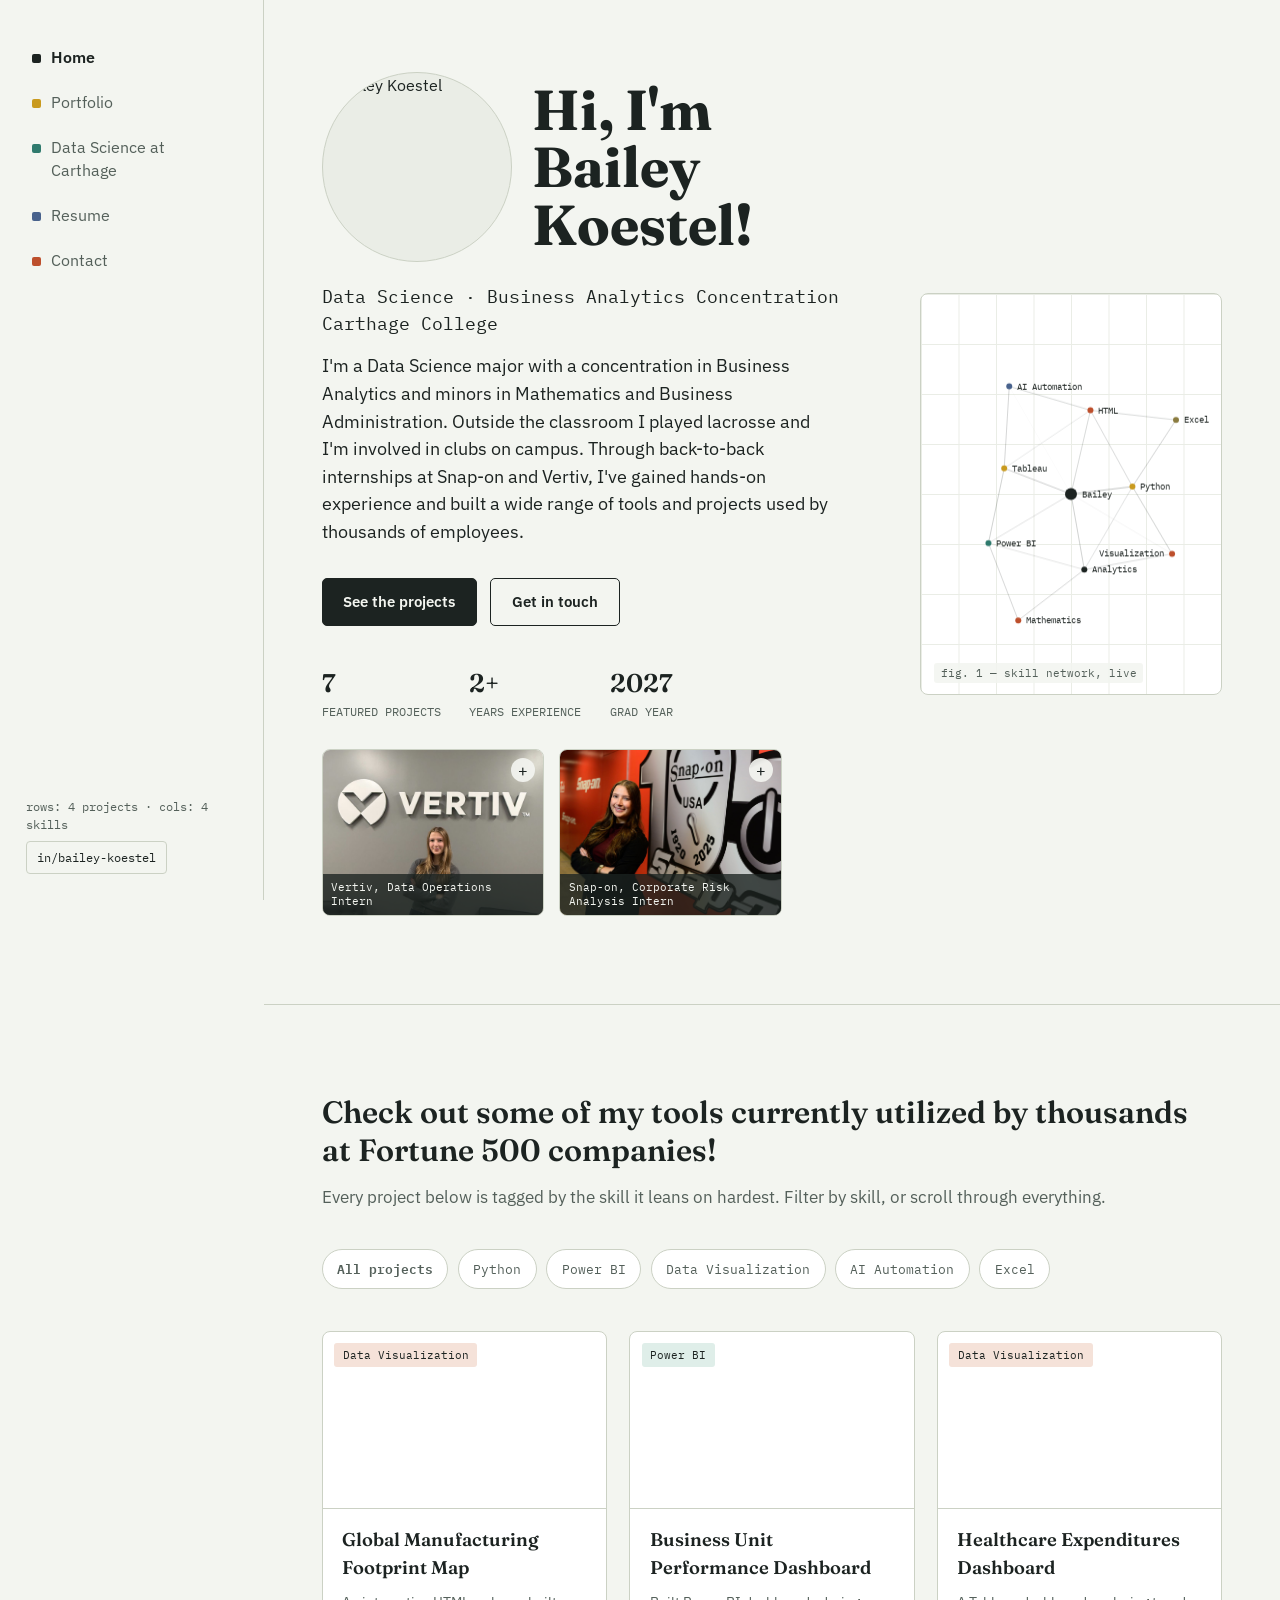
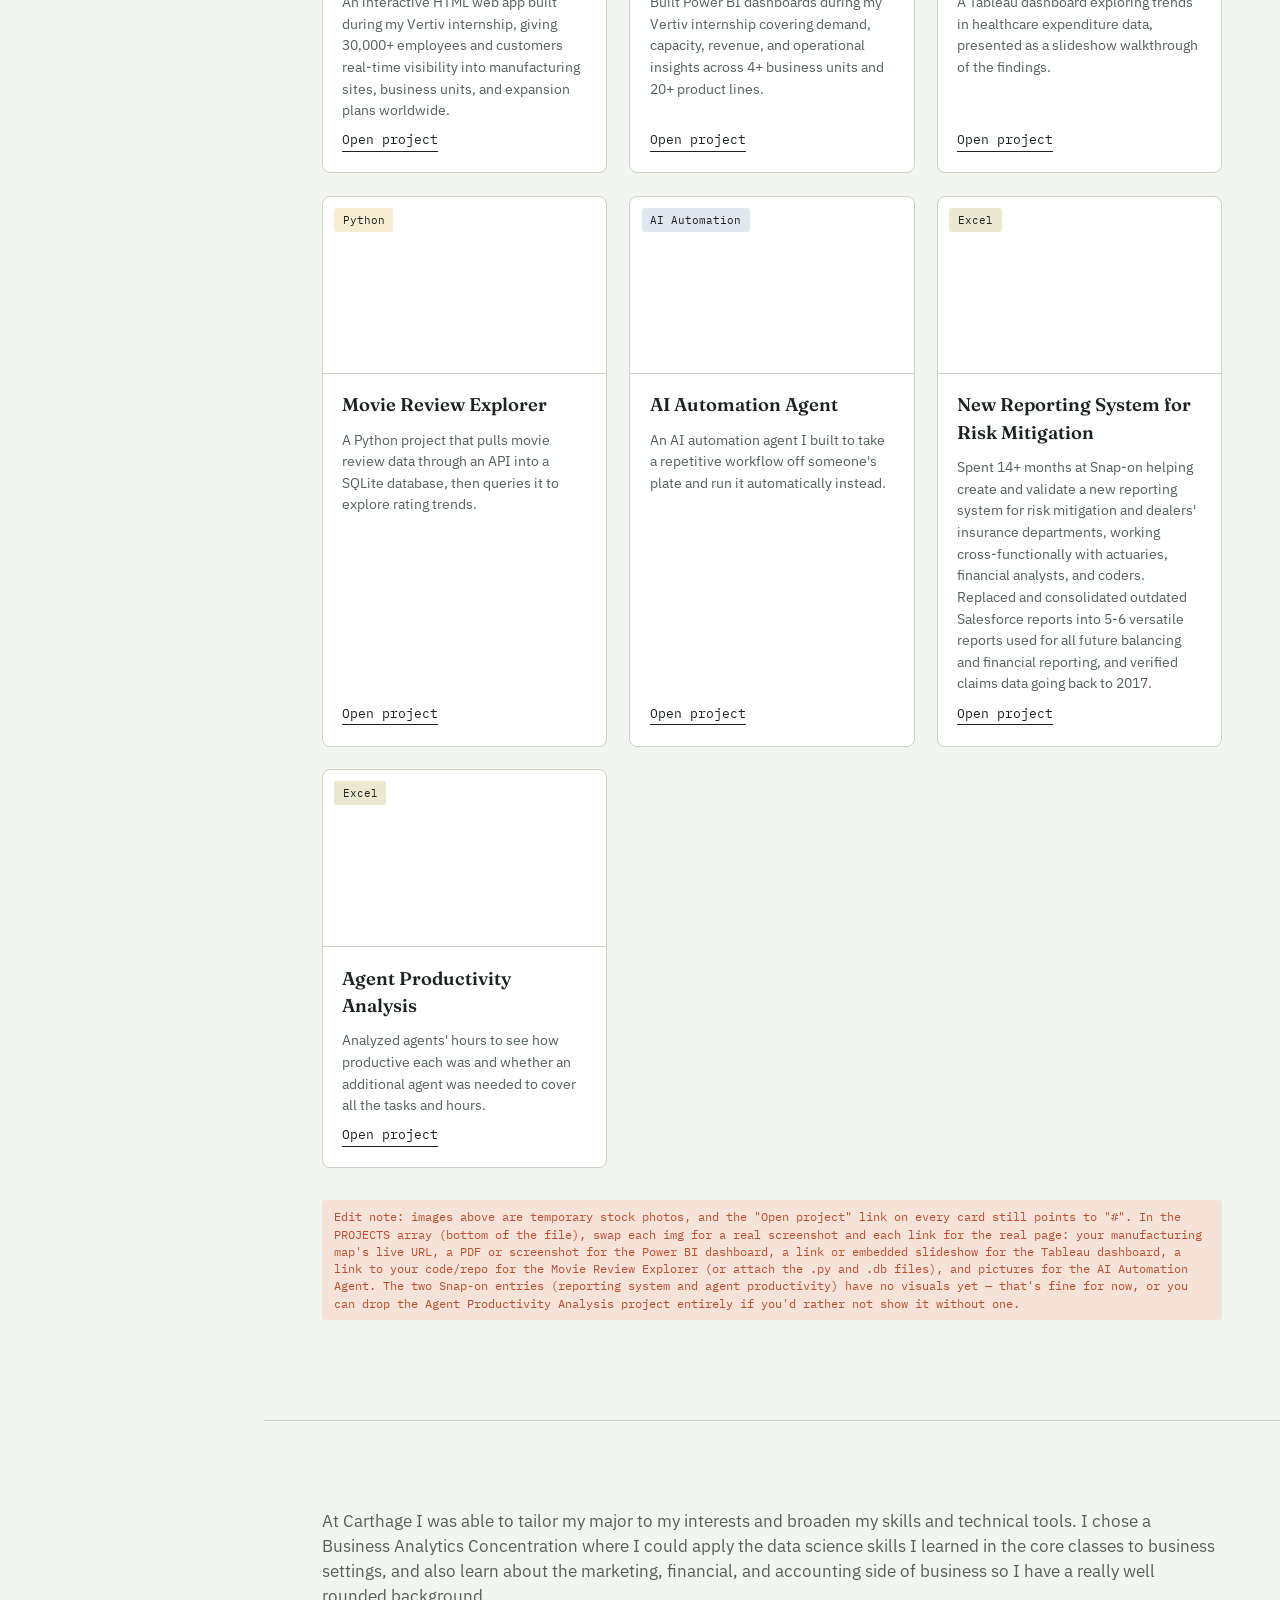
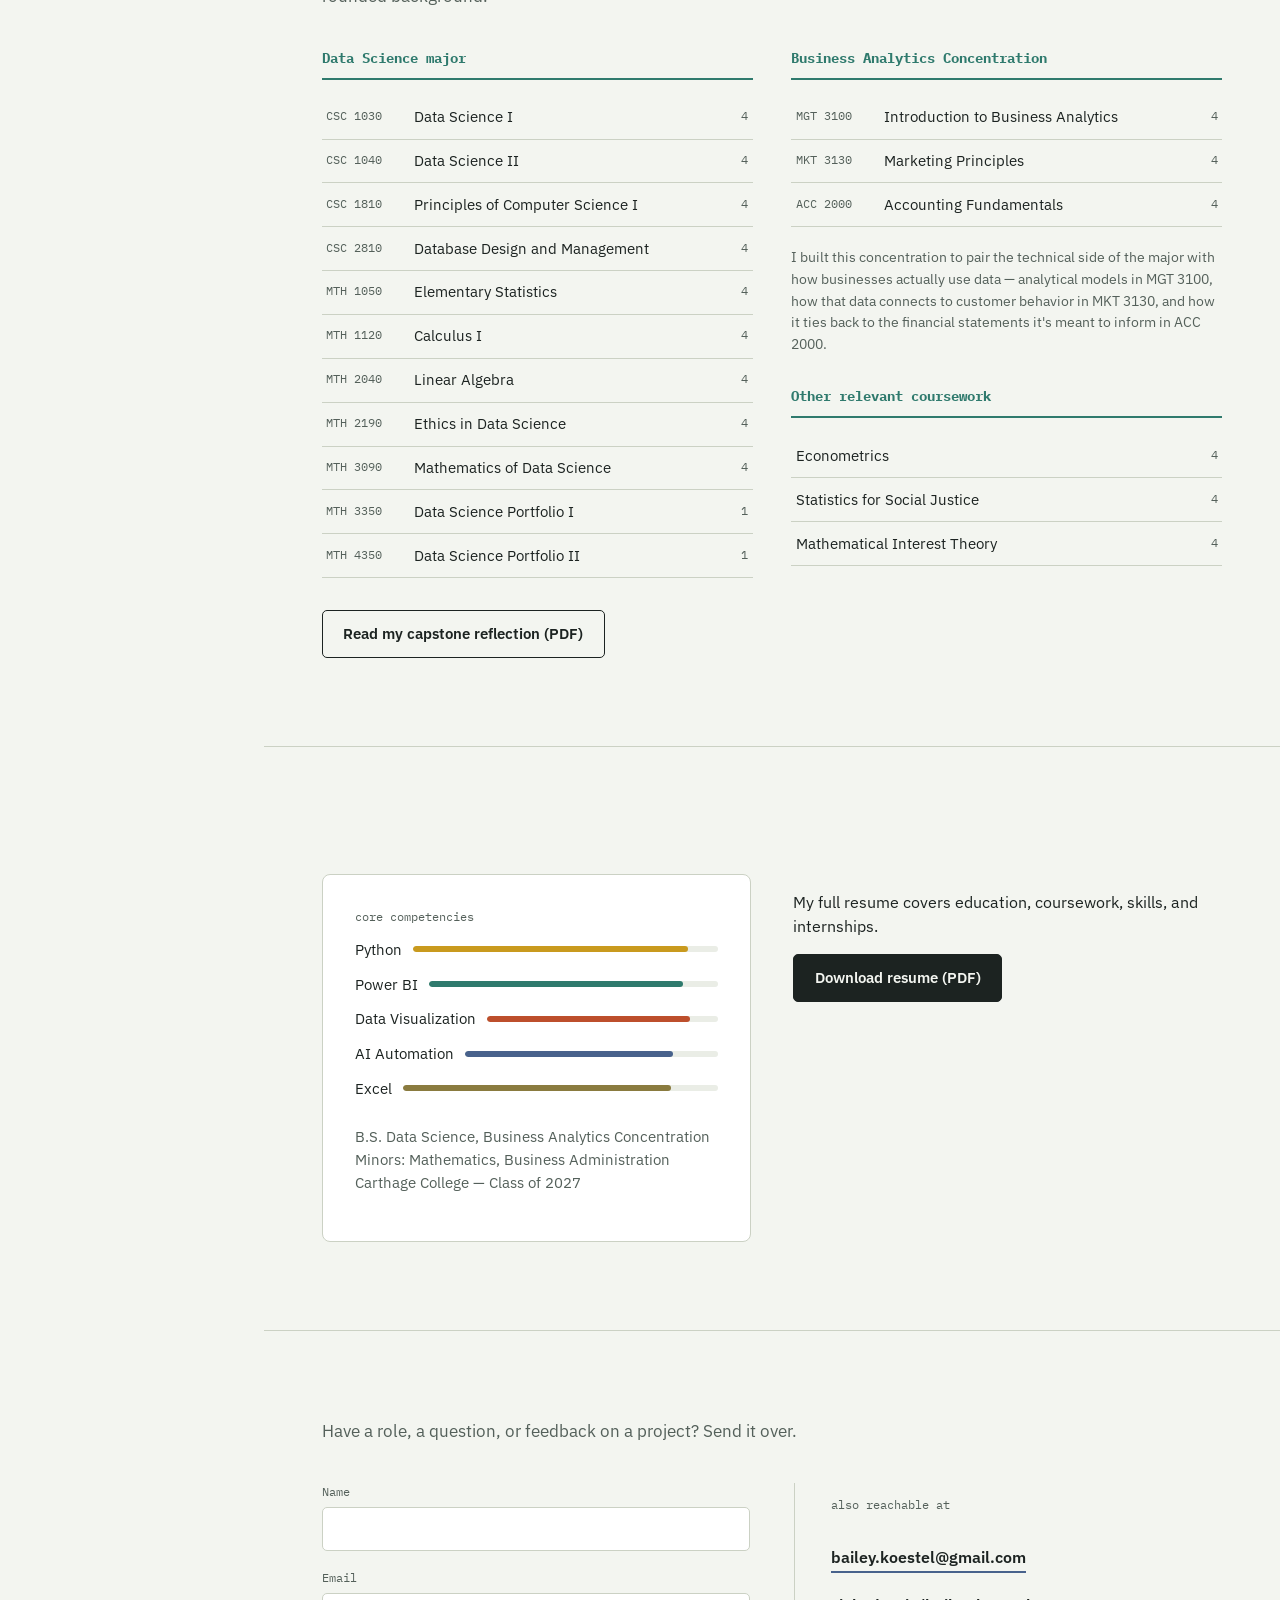
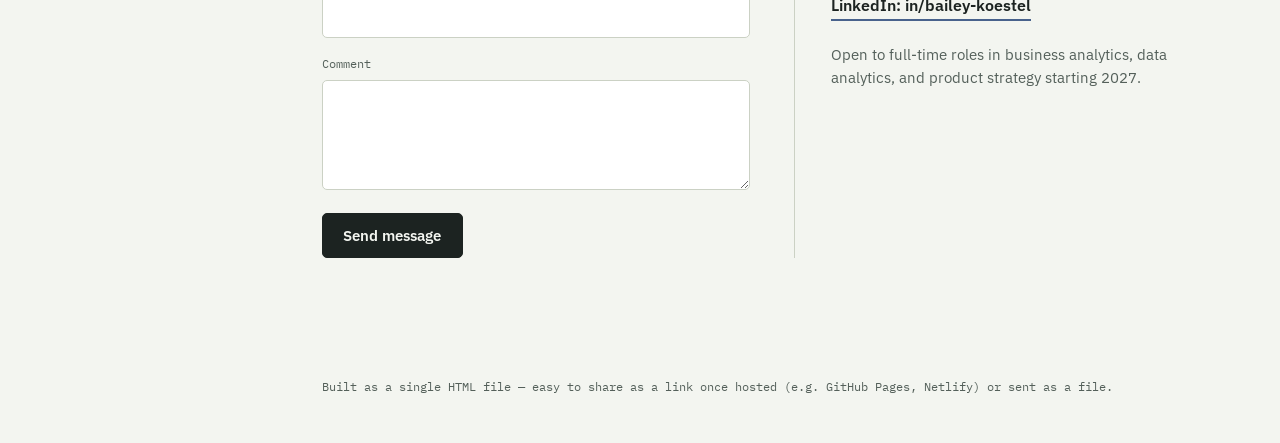
==== index.html @ 08ea2ab6 "Update index.html" ====
<!DOCTYPE html>
<html lang="en">
<head>
<meta charset="UTF-8">
<meta name="viewport" content="width=device-width, initial-scale=1.0">
<title>Bailey Koestel — Data Science Portfolio</title>
<meta name="description" content="Bailey Koestel — data science portfolio: projects in Python, Power BI, data visualization, and AI automation.">
<link rel="preconnect" href="https://fonts.googleapis.com">
<link href="https://fonts.googleapis.com/css2?family=Fraunces:opsz,wght@9..144,300;9..144,500;9..144,600;9..144,700&family=IBM+Plex+Sans:wght@400;500;600&family=IBM+Plex+Mono:wght@400;500;600&display=swap" rel="stylesheet">
<style>
  :root{
    --paper:#F3F5F0;
    --paper-2:#EAEDE6;
    --ink:#1C2321;
    --ink-soft:#54605A;
    --line:#CBD1C4;
    --card:#FFFFFF;
    --gold:#C99A1E;
    --teal:#2F7A6D;
    --slate:#48628C;
    --rust:#BD4F2C;
    --gold-bg:#F7EDD3;
    --teal-bg:#DFEEE9;
    --slate-bg:#E1E7F0;
    --rust-bg:#F5E2D9;
    --olive:#8A7B3F;
    --olive-bg:#EDE8D2;
    --sidebar-w:264px;
    --serif:'Fraunces', Georgia, serif;
    --sans:'IBM Plex Sans', -apple-system, sans-serif;
    --mono:'IBM Plex Mono', 'Courier New', monospace;
  }

  *{box-sizing:border-box;}
  html{scroll-behavior:smooth;}
  body{
    margin:0;
    background:var(--paper);
    color:var(--ink);
    font-family:var(--sans);
    line-height:1.5;
    -webkit-font-smoothing:antialiased;
  }

  ::selection{background:var(--gold); color:var(--ink);}

  a{color:inherit;}

  button{font-family:inherit;}

  /* ---------- layout shell ---------- */
  .shell{
    display:grid;
    grid-template-columns:var(--sidebar-w) 1fr;
    min-height:100vh;
  }

  /* ---------- sidebar / legend nav ---------- */
  .legend-nav{
    position:sticky;
    top:0;
    height:100vh;
    border-right:1px solid var(--line);
    padding:2.4rem 1.6rem 1.6rem;
    display:flex;
    flex-direction:column;
    justify-content:space-between;
    background:var(--paper);
  }

  .legend-top .brand{
    font-family:var(--mono);
    font-size:0.72rem;
    color:var(--ink-soft);
    letter-spacing:0.03em;
    margin:0 0 0.35rem;
  }

  .legend-top .name{
    font-family:var(--serif);
    font-size:1.7rem;
    font-weight:600;
    line-height:1.15;
    margin:0 0 1.8rem;
  }

  .legend-list{
    list-style:none;
    margin:0;
    padding:0;
    display:flex;
    flex-direction:column;
    gap:0.35rem;
  }

  .legend-list li a{
    display:flex;
    align-items:baseline;
    gap:0.6rem;
    text-decoration:none;
    padding:0.5rem 0.4rem;
    border-radius:4px;
    color:var(--ink-soft);
    font-size:0.97rem;
    transition:background 0.15s ease, color 0.15s ease;
  }

  .legend-list li a:hover, .legend-list li a:focus-visible{
    background:var(--paper-2);
    color:var(--ink);
  }

  .legend-list li a.active{
    color:var(--ink);
    font-weight:600;
  }

  .swatch{
    width:9px; height:9px;
    border-radius:2px;
    flex:none;
    margin-top:0.35em;
  }

  .swatch.home{background:var(--ink);}
  .swatch.portfolio{background:var(--gold);}
  .swatch.carthage{background:var(--teal);}
  .swatch.resume{background:var(--slate);}
  .swatch.contact{background:var(--rust);}

  .legend-bottom{
    font-family:var(--mono);
    font-size:0.72rem;
    color:var(--ink-soft);
    display:flex;
    flex-direction:column;
    gap:0.5rem;
  }

  .legend-bottom .li-link{
    display:inline-flex;
    align-items:center;
    gap:0.4rem;
    text-decoration:none;
    color:var(--ink);
    border:1px solid var(--line);
    padding:0.45rem 0.65rem;
    border-radius:4px;
    width:fit-content;
    transition:border-color 0.15s ease, background 0.15s ease;
  }
  .li-link:hover{border-color:var(--ink); background:var(--card);}

  /* mobile topbar */
  .topbar{display:none;}
  .mobile-menu{display:none;}

  /* ---------- main content ---------- */
  main{min-width:0;}

  section{
    padding:5.5rem 4.5vw 5.5rem;
    border-bottom:1px solid var(--line);
    max-width:1180px;
  }
  section:last-of-type{border-bottom:none;}

  .kicker{
    font-family:var(--mono);
    font-size:0.78rem;
    color:var(--ink-soft);
    margin:0 0 0.9rem;
  }

  h2.section-title{
    font-family:var(--serif);
    font-weight:600;
    font-size:clamp(1.9rem, 3vw, 2.6rem);
    margin:0 0 1.4rem;
    max-width:16ch;
  }

  p.lede{
    font-size:1.05rem;
    color:var(--ink-soft);
    max-width:none;
    margin:0 0 2.4rem;
  }

  /* ---------- HOME ---------- */
  #home{
    padding-top:4.5rem;
    display:grid;
    grid-template-columns:1.2fr 0.8fr;
    gap:1.1rem;
    align-items:center;
  }

  .hero-name-row{
    display:flex;
    align-items:center;
    gap:1.3rem;
    margin-bottom:1.3rem;
  }

  .headshot{
    width:190px; height:190px;
    border-radius:50%;
    object-fit:cover;
    border:1px solid var(--line);
    display:block;
    flex:none;
    background:var(--paper-2);
  }

  .big-name{
    font-family:var(--serif);
    font-weight:700;
    font-size:clamp(2.4rem, 4.4vw, 3.6rem);
    line-height:1.02;
    color:var(--ink);
    margin:0;
  }

  .hero-copy .kicker{margin-bottom:0.9rem;}
  .nowrap{white-space:nowrap;}
  @media (max-width:600px){ .nowrap{white-space:normal;} }

  .section-tagline{
    font-family:var(--serif);
    font-weight:600;
    font-size:clamp(1.5rem, 2.4vw, 2rem);
    line-height:1.25;
    color:var(--ink);
    max-width:none;
    margin:0 0 1rem;
  }

  .hero-copy .tagline{
    font-family:var(--serif);
    font-weight:600;
    font-size:clamp(1.5rem, 2.2vw, 1.9rem);
    line-height:1.25;
    color:var(--ink-soft);
    max-width:46ch;
    margin:0 0 1.1rem;
  }

  .hero-copy p{
    font-size:1.15rem;
    color:var(--ink);
    max-width:46ch;
    margin:0 0 2rem;
  }

  .hero-copy .tagline{
    color:var(--ink);
    margin:0 0 1.2rem;
  }

  .hero-bullets{
    list-style:none;
    margin:0 0 2rem;
    padding:0;
    max-width:50ch;
    display:flex;
    flex-direction:column;
    gap:0.9rem;
  }
  .hero-bullets li{
    position:relative;
    padding-left:1.5rem;
    font-size:1.08rem;
    line-height:1.5;
    color:var(--ink);
  }
  .hero-bullets li::before{
    content:"";
    position:absolute;
    left:0; top:0.5em;
    width:0.7rem; height:0.7rem;
    border-radius:2px;
    background:var(--ink);
  }
  .hero-bullets li.b-gold::before{background:var(--gold);}
  .hero-bullets li.b-teal::before{background:var(--teal);}
  .hero-bullets li.b-rust::before{background:var(--rust);}

  .hero-actions{
    display:flex;
    gap:0.8rem;
    flex-wrap:wrap;
  }

  .btn{
    font-family:var(--sans);
    font-size:0.92rem;
    font-weight:600;
    padding:0.75rem 1.3rem;
    border-radius:5px;
    text-decoration:none;
    display:inline-flex;
    align-items:center;
    gap:0.4rem;
    cursor:pointer;
    border:1px solid var(--ink);
    transition:transform 0.12s ease, background 0.15s ease, color 0.15s ease;
  }
  .btn-solid{background:var(--ink); color:var(--paper);}
  .btn-solid:hover{background:#000;}
  .btn-outline{background:transparent; color:var(--ink);}
  .btn-outline:hover{background:var(--ink); color:var(--paper);}
  .btn:active{transform:scale(0.98);}

  .hero-stats{
    display:flex;
    gap:1.8rem;
    margin-top:2.4rem;
    flex-wrap:wrap;
  }
  .stat .num{
    font-family:var(--serif);
    font-size:1.6rem;
    font-weight:600;
  }
  .stat .label{
    font-family:var(--mono);
    font-size:0.72rem;
    color:var(--ink-soft);
  }

  .company-photos{
    display:flex;
    gap:0.9rem;
    margin-top:1.8rem;
    max-width:46ch;
  }
  .company-photo{
    flex:1;
    position:relative;
    aspect-ratio:4/3;
    border-radius:8px;
    overflow:hidden;
    border:1px solid var(--line);
    background:var(--paper-2);
  }
  .company-photo img{
    width:100%; height:100%;
    object-fit:cover;
    display:block;
  }
  button.company-photo{
    padding:0; margin:0; font:inherit; text-align:left; cursor:zoom-in;
    transition:transform 0.18s ease, border-color 0.18s ease;
  }
  button.company-photo:hover{transform:scale(1.02); border-color:var(--ink);}
  button.company-photo::after{
    content:"+";
    position:absolute; top:0.5rem; right:0.5rem;
    width:1.5rem; height:1.5rem; border-radius:50%;
    background:rgba(243,245,240,0.92); color:var(--ink);
    font-family:var(--mono); font-size:1rem; line-height:1.5rem; text-align:center;
  }

  /* expanded photo + summary */
  .lightbox{
    position:fixed; inset:0; z-index:100;
    display:flex; align-items:center; justify-content:center;
    padding:1.5rem;
    background:rgba(28,35,33,0.72);
    opacity:0; visibility:hidden;
    transition:opacity 0.2s ease, visibility 0.2s ease;
  }
  .lightbox.open{opacity:1; visibility:visible;}
  .lb-card{
    position:relative;
    display:grid; grid-template-columns:1.15fr 1fr;
    width:min(960px, 100%); max-height:90vh;
    background:var(--card);
    border-radius:10px; overflow:hidden;
    transform:scale(0.92);
    transition:transform 0.22s ease;
  }
  .lightbox.open .lb-card{transform:scale(1);}
  .lb-card img{width:100%; height:100%; min-height:320px; max-height:90vh; object-fit:cover; display:block; background:var(--paper-2);}
  .lb-text{padding:2rem 1.8rem; overflow:auto;}
  .lb-meta{font-family:var(--mono); font-size:0.78rem; color:var(--ink-soft); margin:0 0 0.5rem;}
  .lb-text h3{font-family:var(--serif); font-size:1.7rem; font-weight:600; margin:0 0 1rem;}
  .lb-text ul{margin:0; padding-left:1.1rem; display:flex; flex-direction:column; gap:0.6rem; font-size:0.95rem; color:var(--ink);}
  .lb-close{
    position:absolute; top:0.6rem; right:0.6rem; z-index:2;
    width:2.2rem; height:2.2rem; border-radius:50%;
    border:1px solid var(--line); background:rgba(255,255,255,0.95);
    font-size:1.3rem; line-height:1; cursor:pointer; color:var(--ink);
  }
  .lb-close:hover{border-color:var(--ink);}
  @media (max-width:700px){
    .lb-card{grid-template-columns:1fr; overflow:auto;}
    .lb-card img{min-height:0; height:auto; max-height:40vh;}
  }
  @media (prefers-reduced-motion: reduce){
    .lightbox, .lb-card, button.company-photo{transition:none;}
  }
  .company-label{
    position:absolute;
    left:0; right:0; bottom:0;
    background:rgba(28,35,33,0.78);
    color:#F3F5F0;
    font-family:var(--mono);
    font-size:0.66rem;
    padding:0.4rem 0.55rem;
    line-height:1.3;
  }

  .hero-graph{
    position:relative;
    aspect-ratio:3/4;
    max-width:460px;
    justify-self:end;
    border:1px solid var(--line);
    border-radius:8px;
    background:
      linear-gradient(var(--paper-2) 1px, transparent 1px) 0 0/100% 12.5%,
      linear-gradient(90deg, var(--paper-2) 1px, transparent 1px) 0 0/12.5% 100%,
      var(--card);
    overflow:hidden;
  }
  .hero-graph canvas{width:100%; height:100%; display:block;}
  .hero-graph-caption{
    position:absolute;
    bottom:0.7rem; left:0.8rem;
    font-family:var(--mono);
    font-size:0.68rem;
    color:var(--ink-soft);
    background:rgba(243,245,240,0.85);
    padding:0.1rem 0.4rem;
    border-radius:3px;
  }

  /* ---------- PORTFOLIO ---------- */
  .filters{
    display:flex;
    flex-wrap:wrap;
    gap:0.6rem;
    margin-bottom:2.6rem;
  }
  .chip{
    font-family:var(--mono);
    font-size:0.8rem;
    padding:0.5rem 0.9rem;
    border-radius:20px;
    border:1px solid var(--line);
    background:var(--card);
    cursor:pointer;
    color:var(--ink-soft);
    transition:all 0.15s ease;
  }
  .chip[data-skill="Python"].active{background:var(--gold-bg); border-color:var(--gold); color:var(--ink);}
  .chip[data-skill="Power BI"].active{background:var(--teal-bg); border-color:var(--teal); color:var(--ink);}
  .chip[data-skill="Data Visualization"].active{background:var(--rust-bg); border-color:var(--rust); color:var(--ink);}
  .chip[data-skill="AI Automation"].active{background:var(--slate-bg); border-color:var(--slate); color:var(--ink);}
  .chip[data-skill="Excel"].active{background:var(--olive-bg); border-color:var(--olive); color:var(--ink);}
  .chip.active{font-weight:600;}
  .chip:hover{border-color:var(--ink);}

  .project-grid{
    display:grid;
    grid-template-columns:repeat(auto-fill, minmax(280px, 1fr));
    gap:1.4rem;
  }

  .project-card{
    background:var(--card);
    border:1px solid var(--line);
    border-radius:8px;
    overflow:hidden;
    display:flex;
    flex-direction:column;
    transition:border-color 0.15s ease;
  }
  .project-card:hover{border-color:var(--ink);}

  .project-thumb{
    aspect-ratio:16/10;
    background-size:cover;
    background-position:center;
    border-bottom:1px solid var(--line);
    position:relative;
  }
  .project-tag{
    position:absolute;
    top:0.7rem; left:0.7rem;
    font-family:var(--mono);
    font-size:0.68rem;
    padding:0.25rem 0.55rem;
    border-radius:3px;
    color:var(--ink);
  }
  .project-tag.Python{background:var(--gold-bg);}
  .project-tag.Power-BI{background:var(--teal-bg);}
  .project-tag.Data-Visualization{background:var(--rust-bg);}
  .project-tag.AI-Automation{background:var(--slate-bg);}
  .project-tag.Excel{background:var(--olive-bg);}

  .project-body{
    padding:1.1rem 1.2rem 1.3rem;
    display:flex;
    flex-direction:column;
    gap:0.6rem;
    flex:1;
  }
  .project-body h3{
    font-family:var(--serif);
    font-size:1.15rem;
    font-weight:600;
    margin:0;
  }
  .project-body p{
    font-size:0.9rem;
    color:var(--ink-soft);
    margin:0;
    flex:1;
  }
  .project-link{
    font-family:var(--mono);
    font-size:0.8rem;
    text-decoration:none;
    color:var(--ink);
    border-bottom:1px solid var(--ink);
    width:fit-content;
    padding-bottom:1px;
  }
  .project-link:hover{color:var(--rust); border-color:var(--rust);}

  /* ---------- CARTHAGE ---------- */
  .catalog{
    display:grid;
    grid-template-columns:1fr 1fr;
    gap:2.4rem;
  }
  .catalog h3{
    font-family:var(--mono);
    font-size:0.85rem;
    text-transform:none;
    color:var(--teal);
    margin:0 0 1rem;
    padding-bottom:0.6rem;
    border-bottom:2px solid var(--teal);
  }
  table.course-table{
    width:100%;
    border-collapse:collapse;
    font-size:0.92rem;
  }
  table.course-table td{
    padding:0.65rem 0.3rem;
    border-bottom:1px solid var(--line);
    vertical-align:top;
  }
  table.course-table td.code{
    font-family:var(--mono);
    font-size:0.78rem;
    color:var(--ink-soft);
    white-space:nowrap;
    width:5.5rem;
  }
  table.course-table td.credits{
    font-family:var(--mono);
    font-size:0.78rem;
    color:var(--ink-soft);
    text-align:right;
    width:2.5rem;
  }

  .edit-note{
    font-family:var(--mono);
    font-size:0.72rem;
    color:var(--rust);
    background:var(--rust-bg);
    display:inline-block;
    padding:0.5rem 0.8rem;
    border-radius:4px;
    margin-top:2rem;
  }

  /* ---------- RESUME ---------- */
  .resume-wrap{
    display:grid;
    grid-template-columns:1fr 1fr;
    gap:2.6rem;
    align-items:start;
  }
  .competency-list{
    list-style:none;
    margin:0; padding:0;
    display:flex;
    flex-direction:column;
    gap:0.75rem;
  }
  .competency-list li{
    display:flex;
    align-items:center;
    gap:0.7rem;
    font-size:0.95rem;
  }
  .competency-list .bar{
    height:6px;
    border-radius:3px;
    flex:1;
    background:var(--paper-2);
    position:relative;
    overflow:hidden;
  }
  .competency-list .bar span{
    position:absolute; left:0; top:0; bottom:0;
    border-radius:3px;
  }
  .resume-card{
    border:1px solid var(--line);
    border-radius:8px;
    padding:2rem;
    background:var(--card);
  }
  .resume-card p{color:var(--ink-soft); font-size:0.95rem;}

  /* ---------- CONTACT ---------- */
  .contact-wrap{
    display:grid;
    grid-template-columns:1fr 1fr;
    gap:2.8rem;
  }
  form.contact-form{
    display:flex;
    flex-direction:column;
    gap:1.1rem;
  }
  .field label{
    display:block;
    font-family:var(--mono);
    font-size:0.75rem;
    color:var(--ink-soft);
    margin-bottom:0.4rem;
  }
  .field input, .field textarea{
    width:100%;
    padding:0.7rem 0.8rem;
    border:1px solid var(--line);
    border-radius:5px;
    font-family:var(--sans);
    font-size:0.95rem;
    background:var(--card);
    color:var(--ink);
  }
  .field input:focus, .field textarea:focus{
    outline:2px solid var(--rust);
    outline-offset:1px;
  }
  .field textarea{resize:vertical; min-height:110px;}

  .contact-side{
    border-left:1px solid var(--line);
    padding-left:2.2rem;
  }
  .contact-side p{color:var(--ink-soft); font-size:0.95rem; max-width:38ch;}
  .li-big{
    margin-top:1.2rem;
    display:inline-flex;
    align-items:center;
    gap:0.5rem;
    text-decoration:none;
    color:var(--ink);
    font-weight:600;
    border-bottom:2px solid var(--slate);
    padding-bottom:2px;
  }
  .li-big:hover{color:var(--slate);}

  footer{
    padding:2rem 4.5vw 3rem;
    font-family:var(--mono);
    font-size:0.72rem;
    color:var(--ink-soft);
  }

  /* focus visibility */
  a:focus-visible, button:focus-visible{
    outline:2px solid var(--rust);
    outline-offset:2px;
  }

  @media (prefers-reduced-motion: reduce){
    html{scroll-behavior:auto;}
    #hero-canvas{display:none;}
  }

  /* ---------- responsive ---------- */
  @media (max-width: 900px){
    .shell{grid-template-columns:1fr;}
    .legend-nav{
      display:none;
    }
    .topbar{
      display:flex;
      justify-content:space-between;
      align-items:center;
      position:sticky; top:0; z-index:20;
      background:var(--paper);
      border-bottom:1px solid var(--line);
      padding:1rem 5vw;
    }
    .topbar .name{font-family:var(--serif); font-weight:600; font-size:1.1rem;}
    .topbar button{
      background:none; border:1px solid var(--line); border-radius:5px;
      padding:0.4rem 0.7rem; font-family:var(--mono); font-size:0.8rem;
    }
    .mobile-menu{
      display:none;
      position:sticky; top:53px; z-index:19;
      background:var(--paper);
      border-bottom:1px solid var(--line);
      flex-direction:column;
      padding:0.5rem 5vw 1rem;
    }
    .mobile-menu.open{display:flex;}
    .mobile-menu a{
      padding:0.6rem 0; text-decoration:none; color:var(--ink);
      font-size:0.95rem; display:flex; gap:0.6rem; align-items:center;
      border-bottom:1px solid var(--line);
    }
    section{padding:3.4rem 5vw;}
    #home{grid-template-columns:1fr; padding-top:2.5rem;}
    .hero-name-row{gap:0.9rem;}
    .headshot{width:110px; height:110px;}
    .big-name{font-size:1.9rem;}
    .hero-graph{order:-1; max-width:300px;}
    .catalog, .resume-wrap, .contact-wrap{grid-template-columns:1fr;}
    .contact-side{border-left:none; padding-left:0; border-top:1px solid var(--line); padding-top:1.6rem;}
  }
</style>
</head>
<body>

<div class="topbar">
  <span class="name">Bailey Koestel</span>
  <button id="menuToggle" aria-expanded="false" aria-controls="mobileMenu">Menu</button>
</div>
<nav class="mobile-menu" id="mobileMenu">
  <a href="#home"><span class="swatch home"></span>Home</a>
  <a href="#portfolio"><span class="swatch portfolio"></span>Portfolio</a>
  <a href="#carthage"><span class="swatch carthage"></span>Data Science at Carthage</a>
  <a href="#resume"><span class="swatch resume"></span>Resume</a>
  <a href="#contact"><span class="swatch contact"></span>Contact</a>
</nav>

<div class="shell">
  <nav class="legend-nav" aria-label="Section legend">
    <div class="legend-top">
      <ul class="legend-list" id="navList">
        <li><a href="#home" class="active"><span class="swatch home"></span>Home</a></li>
        <li><a href="#portfolio"><span class="swatch portfolio"></span>Portfolio</a></li>
        <li><a href="#carthage"><span class="swatch carthage"></span>Data Science at Carthage</a></li>
        <li><a href="#resume"><span class="swatch resume"></span>Resume</a></li>
        <li><a href="#contact"><span class="swatch contact"></span>Contact</a></li>
      </ul>
    </div>
    <div class="legend-bottom">
      <span>rows: 4 projects · cols: 4 skills</span>
      <a class="li-link" href="https://www.linkedin.com/in/bailey-koestel-5887682a8" target="_blank" rel="noopener">in/bailey-koestel</a>
    </div>
  </nav>

  <main>

    <section id="home">
      <div class="hero-copy">
        <div class="hero-name-row">
          <img src="headshot.jpg" alt="Bailey Koestel" class="headshot">
          <h1 class="big-name">Hi, I'm Bailey Koestel!</h1>
        </div>
        <p class="kicker"><span class="nowrap">Data Science &middot; Business Analytics Concentration</span><br>Carthage College</p>
        <p>I'm a Data Science major with a concentration in Business Analytics and minors in Mathematics and Business Administration. Outside the classroom I played lacrosse and I'm involved in clubs on campus. Through back-to-back internships at Snap-on and Vertiv, I've gained hands-on experience and built a wide range of tools and projects used by thousands of employees.</p>
        <div class="hero-actions">
          <a href="#portfolio" class="btn btn-solid">See the projects</a>
          <a href="#contact" class="btn btn-outline">Get in touch</a>
        </div>
        <div class="hero-stats">
          <div class="stat"><div class="num">7</div><div class="label">FEATURED PROJECTS</div></div>
          <div class="stat"><div class="num">2+</div><div class="label">YEARS EXPERIENCE</div></div>
          <div class="stat"><div class="num">2027</div><div class="label">GRAD YEAR</div></div>
        </div>
        <div class="company-photos">
          <button type="button" class="company-photo" data-company="vertiv" aria-label="Expand Vertiv photo and read a summary">
            <img src="vertiv-photo.jpg" alt="Bailey Koestel at Vertiv">
            <span class="company-label">Vertiv, Data Operations Intern</span>
          </button>
          <button type="button" class="company-photo" data-company="snapon" aria-label="Expand Snap-on photo and read a summary">
            <img src="snapon-photo.jpg" alt="Bailey Koestel at Snap-on">
            <span class="company-label">Snap-on, Corporate Risk Analysis Intern</span>
          </button>
        </div>
      </div>
      <div class="hero-graph">
        <canvas id="hero-canvas"></canvas>
        <span class="hero-graph-caption">fig. 1 — skill network, live</span>
      </div>
    </section>

    <section id="portfolio">
      <p class="section-tagline">Check out some of my tools currently utilized by thousands at Fortune 500 companies!</p>
      <p class="lede">Every project below is tagged by the skill it leans on hardest. Filter by skill, or scroll through everything.</p>

      <div class="filters" id="filters">
        <button class="chip active" data-skill="all">All projects</button>
        <button class="chip" data-skill="Python">Python</button>
        <button class="chip" data-skill="Power BI">Power BI</button>
        <button class="chip" data-skill="Data Visualization">Data Visualization</button>
        <button class="chip" data-skill="AI Automation">AI Automation</button>
        <button class="chip" data-skill="Excel">Excel</button>
      </div>

      <div class="project-grid" id="projectGrid">
        <!-- project cards injected by JS from PROJECTS array -->
      </div>

      <p class="edit-note">Edit note: images above are temporary stock photos, and the "Open project" link on every card still points to "#". In the PROJECTS array (bottom of the file), swap each img for a real screenshot and each link for the real page: your manufacturing map's live URL, a PDF or screenshot for the Power BI dashboard, a link or embedded slideshow for the Tableau dashboard, a link to your code/repo for the Movie Review Explorer (or attach the .py and .db files), and pictures for the AI Automation Agent. The two Snap-on entries (reporting system and agent productivity) have no visuals yet — that's fine for now, or you can drop the Agent Productivity Analysis project entirely if you'd rather not show it without one.</p>
    </section>

    <section id="carthage">
      <p class="lede">At Carthage I was able to tailor my major to my interests and broaden my skills and technical tools. I chose a Business Analytics Concentration where I could apply the data science skills I learned in the core classes to business settings, and also learn about the marketing, financial, and accounting side of business so I have a really well rounded background.</p>

      <div class="catalog">
        <div>
          <h3>Data Science major</h3>
          <table class="course-table">
            <tr><td class="code">CSC 1030</td><td>Data Science I</td><td class="credits">4</td></tr>
            <tr><td class="code">CSC 1040</td><td>Data Science II</td><td class="credits">4</td></tr>
            <tr><td class="code">CSC 1810</td><td>Principles of Computer Science I</td><td class="credits">4</td></tr>
            <tr><td class="code">CSC 2810</td><td>Database Design and Management</td><td class="credits">4</td></tr>
            <tr><td class="code">MTH 1050</td><td>Elementary Statistics</td><td class="credits">4</td></tr>
            <tr><td class="code">MTH 1120</td><td>Calculus I</td><td class="credits">4</td></tr>
            <tr><td class="code">MTH 2040</td><td>Linear Algebra</td><td class="credits">4</td></tr>
            <tr><td class="code">MTH 2190</td><td>Ethics in Data Science</td><td class="credits">4</td></tr>
            <tr><td class="code">MTH 3090</td><td>Mathematics of Data Science</td><td class="credits">4</td></tr>
            <tr><td class="code">MTH 3350</td><td>Data Science Portfolio I</td><td class="credits">1</td></tr>
            <tr><td class="code">MTH 4350</td><td>Data Science Portfolio II</td><td class="credits">1</td></tr>
          </table>
        </div>
        <div>
          <h3>Business Analytics Concentration</h3>
          <table class="course-table">
            <tr><td class="code">MGT 3100</td><td>Introduction to Business Analytics</td><td class="credits">4</td></tr>
            <tr><td class="code">MKT 3130</td><td>Marketing Principles</td><td class="credits">4</td></tr>
            <tr><td class="code">ACC 2000</td><td>Accounting Fundamentals</td><td class="credits">4</td></tr>
          </table>
          <p style="font-size:0.9rem; color:var(--ink-soft); margin-top:1.2rem;">I built this concentration to pair the technical side of the major with how businesses actually use data — analytical models in MGT 3100, how that data connects to customer behavior in MKT 3130, and how it ties back to the financial statements it's meant to inform in ACC 2000.</p>
          <h3 style="margin-top:2rem;">Other relevant coursework</h3>
          <table class="course-table">
            <tr><td>Econometrics</td><td class="credits">4</td></tr>
            <tr><td>Statistics for Social Justice</td><td class="credits">4</td></tr>
            <tr><td>Mathematical Interest Theory</td><td class="credits">4</td></tr>
          </table>
        </div>
      </div>
      <a href="capstone-reflection.pdf" class="btn btn-outline" download style="margin-top:2rem;">Read my capstone reflection (PDF)</a>
    </section>

    <section id="resume">
      <p class="lede"> </p>

      <div class="resume-wrap">
        <div class="resume-card">
          <p style="font-family:var(--mono); font-size:0.78rem; color:var(--ink-soft); margin-top:0;">core competencies</p>
          <ul class="competency-list">
            <li>Python <div class="bar"><span style="width:90%; background:var(--gold);"></span></div></li>
            <li>Power BI <div class="bar"><span style="width:88%; background:var(--teal);"></span></div></li>
            <li>Data Visualization <div class="bar"><span style="width:88%; background:var(--rust);"></span></div></li>
            <li>AI Automation <div class="bar"><span style="width:82%; background:var(--slate);"></span></div></li>
            <li>Excel <div class="bar"><span style="width:85%; background:var(--olive);"></span></div></li>
          </ul>
          <p style="margin-top:1.6rem;">B.S. Data Science, Business Analytics Concentration<br>Minors: Mathematics, Business Administration<br>Carthage College — Class of 2027</p>
        </div>
        <div>
          <p>My full resume covers education, coursework, skills, and internships.</p>
          <a href="resume.pdf" class="btn btn-solid" download>Download resume (PDF)</a>
        </div>
      </div>
    </section>

    <section id="contact">
      <p class="lede">Have a role, a question, or feedback on a project? Send it over.</p>

      <div class="contact-wrap">
        <form class="contact-form" id="contactForm">
          <div class="field">
            <label for="cf-name">Name</label>
            <input id="cf-name" name="name" type="text" required>
          </div>
          <div class="field">
            <label for="cf-email">Email</label>
            <input id="cf-email" name="email" type="email" required>
          </div>
          <div class="field">
            <label for="cf-comment">Comment</label>
            <textarea id="cf-comment" name="comment" required></textarea>
          </div>
          <input type="text" name="_honey" tabindex="-1" autocomplete="off" style="position:absolute; left:-9999px;" aria-hidden="true">
          <button type="submit" class="btn btn-solid" id="sendBtn" style="width:fit-content;">Send message</button>
          <p id="formNote" role="status" aria-live="polite" style="font-family:var(--mono); font-size:0.78rem; color:var(--ink-soft); display:none; margin:0;"></p>
        </form>
        <div class="contact-side">
          <p style="font-family:var(--mono); font-size:0.78rem; color:var(--ink-soft);">also reachable at</p>
          <a class="li-big" href="mailto:bailey.koestel@gmail.com">bailey.koestel@gmail.com</a>
          <br>
          <a class="li-big" href="https://www.linkedin.com/in/bailey-koestel-5887682a8" target="_blank" rel="noopener">LinkedIn: in/bailey-koestel</a>
          <p style="margin-top:1.4rem;">Open to full-time roles in business analytics, data analytics, and product strategy starting 2027.</p>
        </div>
      </div>
    </section>

    <footer>
      Built as a single HTML file — easy to share as a link once hosted (e.g. GitHub Pages, Netlify) or sent as a file.
    </footer>
  </main>
</div>


<div class="lightbox" id="lightbox" role="dialog" aria-modal="true" aria-labelledby="lbTitle" aria-hidden="true">
  <div class="lb-card">
    <button type="button" class="lb-close" id="lbClose" aria-label="Close">&times;</button>
    <img id="lbImg" src="" alt="">
    <div class="lb-text">
      <p class="lb-meta" id="lbMeta"></p>
      <h3 id="lbTitle"></h3>
      <ul id="lbList"></ul>
    </div>
  </div>
</div>
<script>
/* ===================== DATA: edit these ===================== */
const PROJECTS = [
  {
    title: "Global Manufacturing Footprint Map",
    skill: "Data Visualization",
    desc: "An interactive HTML web app built during my Vertiv internship, giving 30,000+ employees and customers real-time visibility into manufacturing sites, business units, and expansion plans worldwide.",
    img: "https://images.unsplash.com/photo-1581091870622-1e6c7c8c8f7c?q=80&w=800&auto=format&fit=crop",
    link: "projects/manufacturing-map/index.html"
  },
  {
    title: "Business Unit Performance Dashboard",
    skill: "Power BI",
    desc: "Built Power BI dashboards during my Vertiv internship covering demand, capacity, revenue, and operational insights across 4+ business units and 20+ product lines.",
    img: "https://images.unsplash.com/photo-1460925895917-afdab827c52f?q=80&w=800&auto=format&fit=crop",
    link: "#"
  },
  {
    title: "Healthcare Expenditures Dashboard",
    skill: "Data Visualization",
    desc: "A Tableau dashboard exploring trends in healthcare expenditure data, presented as a slideshow walkthrough of the findings.",
    img: "https://images.unsplash.com/photo-1576091160399-112ba8d25d1d?q=80&w=800&auto=format&fit=crop",
    link: "#"
  },
  {
    title: "Movie Review Explorer",
    skill: "Python",
    desc: "A Python project that pulls movie review data through an API into a SQLite database, then queries it to explore rating trends.",
    img: "https://images.unsplash.com/photo-1551288049-bebda4e38f71?q=80&w=800&auto=format&fit=crop",
    link: "#"
  },
  {
    title: "AI Automation Agent",
    skill: "AI Automation",
    desc: "An AI automation agent I built to take a repetitive workflow off someone's plate and run it automatically instead.",
    img: "https://images.unsplash.com/photo-1487017159836-4e23ece2e4cf?q=80&w=800&auto=format&fit=crop",
    link: "#"
  },
  {
    title: "New Reporting System for Risk Mitigation",
    skill: "Excel",
    desc: "Spent 14+ months at Snap-on helping create and validate a new reporting system for risk mitigation and dealers' insurance departments, working cross-functionally with actuaries, financial analysts, and coders. Replaced and consolidated outdated Salesforce reports into 5-6 versatile reports used for all future balancing and financial reporting, and verified claims data going back to 2017.",
    img: "https://images.unsplash.com/photo-1460925897917-a2c11e0a1bd1?q=80&w=800&auto=format&fit=crop",
    link: "#"
  },
  {
    title: "Agent Productivity Analysis",
    skill: "Excel",
    desc: "Analyzed agents' hours to see how productive each was and whether an additional agent was needed to cover all the tasks and hours.",
    img: "https://images.unsplash.com/photo-1554224155-6726b3ff858f?q=80&w=800&auto=format&fit=crop",
    link: "#"
  }
];

const CONTACT_EMAIL = "bailey.koestel@gmail.com";
/* =============================================================== */

function slug(s){ return s.replace(/\s+/g,'-'); }

function renderProjects(filter){
  const grid = document.getElementById('projectGrid');
  grid.innerHTML = '';
  PROJECTS.filter(p => filter === 'all' || p.skill === filter).forEach(p => {
    const card = document.createElement('div');
    card.className = 'project-card';
    card.innerHTML = `
      <div class="project-thumb" style="background-image:url('${p.img}')">
        <span class="project-tag ${slug(p.skill)}">${p.skill}</span>
      </div>
      <div class="project-body">
        <h3>${p.title}</h3>
        <p>${p.desc}</p>
        <a class="project-link" href="${p.link}" target="_blank" rel="noopener">Open project</a>
      </div>`;
    grid.appendChild(card);
  });
}
renderProjects('all');

document.getElementById('filters').addEventListener('click', (e) => {
  const btn = e.target.closest('.chip');
  if(!btn) return;
  document.querySelectorAll('.chip').forEach(c => c.classList.remove('active'));
  btn.classList.add('active');
  renderProjects(btn.dataset.skill);
});

/* mobile menu */
const menuToggle = document.getElementById('menuToggle');
const mobileMenu = document.getElementById('mobileMenu');
menuToggle.addEventListener('click', () => {
  const open = mobileMenu.classList.toggle('open');
  menuToggle.setAttribute('aria-expanded', open);
});
mobileMenu.querySelectorAll('a').forEach(a => a.addEventListener('click', () => {
  mobileMenu.classList.remove('open');
  menuToggle.setAttribute('aria-expanded','false');
}));

/* active nav highlight on scroll */
const sections = document.querySelectorAll('main section[id]');
const navLinks = document.querySelectorAll('#navList a');
const io = new IntersectionObserver((entries) => {
  entries.forEach(entry => {
    if(entry.isIntersecting){
      navLinks.forEach(l => l.classList.remove('active'));
      const active = document.querySelector(`#navList a[href="#${entry.target.id}"]`);
      if(active) active.classList.add('active');
    }
  });
}, { rootMargin: '-40% 0px -55% 0px' });
sections.forEach(s => io.observe(s));

/* contact form: sends straight to your inbox via FormSubmit, falls back to the visitor's email app */
document.getElementById('contactForm').addEventListener('submit', async (e) => {
  e.preventDefault();
  const form = e.target;
  const note = document.getElementById('formNote');
  const btn = document.getElementById('sendBtn');
  const name = document.getElementById('cf-name').value.trim();
  const email = document.getElementById('cf-email').value.trim();
  const comment = document.getElementById('cf-comment').value.trim();

  if(form.elements['_honey'].value) return; // spam trap

  note.style.display = 'block';
  note.textContent = 'Sending...';
  btn.disabled = true;

  try {
    const res = await fetch(`https://formsubmit.co/ajax/${CONTACT_EMAIL}`, {
      method: 'POST',
      headers: { 'Content-Type': 'application/json', 'Accept': 'application/json' },
      body: JSON.stringify({
        name, email, message: comment,
        _subject: `Portfolio message from ${name}`,
        _template: 'table'
      })
    });
    const data = await res.json();
    if(!res.ok || data.success === 'false' || data.success === false) throw new Error('send failed');
    note.textContent = 'Thanks, your message was sent!';
    form.reset();
  } catch (err) {
    // fallback: open the visitor's email app with everything filled in
    note.textContent = 'Opening your email app so you can send it from there.';
    const subject = encodeURIComponent(`Portfolio message from ${name}`);
    const body = encodeURIComponent(`${comment}\n\nFrom: ${name} (${email})`);
    window.location.href = `mailto:${CONTACT_EMAIL}?subject=${subject}&body=${body}`;
  } finally {
    btn.disabled = false;
  }
});

/* ===================== hero network canvas ===================== */
(function(){
  const canvas = document.getElementById('hero-canvas');
  if(!canvas) return;
  const ctx = canvas.getContext('2d');
  const prefersReduced = window.matchMedia('(prefers-reduced-motion: reduce)').matches;

  const labels = ["Bailey", "Python", "Visualization", "Analytics", "Mathematics", "Power BI", "Tableau", "AI Automation", "HTML", "Excel"];
  const colors = ["#1C2321", "#C99A1E", "#BD4F2C", "#1C2321", "#BD4F2C", "#2F7A6D", "#C99A1E", "#48628C", "#BD4F2C", "#8A7B3F"];
  let nodes = [];
  let w, h, dpr;

  function resize(){
    dpr = window.devicePixelRatio || 1;
    w = canvas.clientWidth;
    h = canvas.clientHeight;
    canvas.width = w * dpr;
    canvas.height = h * dpr;
    ctx.setTransform(dpr,0,0,dpr,0,0);
    const maxRadius = Math.min(w,h)/2 - 25;
    const minRadius = 40;
    if(nodes.length === 0){
      const moving = labels.length - 1;
      nodes = labels.map((label,i) => {
        if(i === 0){
          return { label, color: colors[i], x:w/2, y:h/2, r:6, fixed:true };
        }
        const spread = ((i-1)/moving) * Math.PI*2;
        const radiusFrac = ((i-1) * 0.61803398875) % 1; // golden-ratio spacing spreads radii evenly, not clustered
        return {
          label, color: colors[i],
          baseRadius: minRadius + radiusFrac*(maxRadius-minRadius),
          angle: spread + (Math.random()-0.5)*0.25,
          angularSpeed: (0.0006 + Math.random()*0.0008) * (Math.random() < 0.5 ? -1 : 1),
          jx:0, jy:0, x:0, y:0,
          r:3, fixed:false
        };
      });
    } else {
      const center = nodes[0];
      if(center && center.fixed){ center.x = w/2; center.y = h/2; }
      nodes.forEach(n => { if(!n.fixed) n.baseRadius = Math.min(n.baseRadius, maxRadius); });
    }
  }
  window.addEventListener('resize', resize);
  resize();

  const mouse = { x:-9999, y:-9999 };
  canvas.addEventListener('mousemove', (e) => {
    const rect = canvas.getBoundingClientRect();
    mouse.x = e.clientX - rect.left;
    mouse.y = e.clientY - rect.top;
  });
  canvas.addEventListener('mouseleave', () => { mouse.x=-9999; mouse.y=-9999; });

  function step(){
    ctx.clearRect(0,0,w,h);

    const center = nodes[0];
    nodes.forEach(n => {
      if(n.fixed) return; // Bailey stays put — everything else circles this node

      n.angle += n.angularSpeed; // constant slow revolve, independent of the mouse
      n.jx *= 0.92; n.jy *= 0.92; // temporary nudges (mouse, crowding) fade back into the orbit
      n.jx = Math.max(-70, Math.min(70, n.jx));
      n.jy = Math.max(-70, Math.min(70, n.jy));

      const baseX = center.x + Math.cos(n.angle) * n.baseRadius;
      const baseY = center.y + Math.sin(n.angle) * n.baseRadius;

      const dx = mouse.x - (baseX + n.jx), dy = mouse.y - (baseY + n.jy);
      const dist = Math.sqrt(dx*dx + dy*dy);
      if(dist < 90){
        n.jx -= dx*0.06; n.jy -= dy*0.06;
      }

      n.x = Math.max(45, Math.min(w-45, baseX + n.jx));
      n.y = Math.max(30, Math.min(h-30, baseY + n.jy));
    });

    // keep neighboring dots apart so labels don't overlap and stay readable
    const minSeparation = 100;
    for(let i=0;i<nodes.length;i++){
      for(let j=i+1;j<nodes.length;j++){
        const a = nodes[i], b = nodes[j];
        if(a.fixed && b.fixed) continue;
        const dx = a.x-b.x, dy = a.y-b.y;
        const dist = Math.sqrt(dx*dx+dy*dy) || 1;
        if(dist < minSeparation){
          const push = (minSeparation-dist)*0.08;
          const ux = dx/dist, uy = dy/dist;
          if(!a.fixed){ a.jx += ux*push; a.jy += uy*push; }
          if(!b.fixed){ b.jx -= ux*push; b.jy -= uy*push; }
        }
      }
    }

    for(let i=0;i<nodes.length;i++){
      for(let j=i+1;j<nodes.length;j++){
        const a = nodes[i], b = nodes[j];
        const dx = a.x-b.x, dy = a.y-b.y;
        const dist = Math.sqrt(dx*dx+dy*dy);
        if(dist < 130){
          ctx.strokeStyle = `rgba(28,35,33,${1 - dist/130})`;
          ctx.lineWidth = 0.5;
          ctx.beginPath();
          ctx.moveTo(a.x,a.y); ctx.lineTo(b.x,b.y);
          ctx.stroke();
        }
      }
    }

    ctx.font = "9px 'IBM Plex Mono', monospace";
    nodes.forEach(n => {
      ctx.beginPath();
      ctx.arc(n.x, n.y, n.r, 0, Math.PI*2);
      ctx.fillStyle = n.color;
      ctx.fill();
      ctx.fillStyle = "#1C2321";
      // flip the label to the other side of the dot if it would run off the canvas edge
      const labelWidth = ctx.measureText(n.label).width;
      const gap = n.r + 5;
      if(n.x + gap + labelWidth > w - 4){
        ctx.fillText(n.label, n.x - gap - labelWidth, n.y + 3);
      } else {
        ctx.fillText(n.label, n.x + gap, n.y + 3);
      }
    });

    if(!prefersReduced) requestAnimationFrame(step);
  }
  step();
})();

/* ===================== photo lightbox ===================== */
(function(){
  const DETAILS = {
    vertiv: {
      img: 'vertiv-photo.jpg', alt: 'Bailey Koestel at Vertiv',
      title: 'Vertiv', meta: 'Data Operations Intern, May 2026 to Aug 2026',
      bullets: [
        'Built an interactive Global Manufacturing Footprint web app giving 30,000+ employees and customers real-time visibility into sites, business units, and expansion plans.',
        'Created Power BI dashboards and custom visualizations for 4+ business units and 20+ product lines.',
        'Turned complex operational data into self-service insights for strategic decisions.',
        'Automated manual workflows with AI tools to improve efficiency, accuracy, and data access.',
        'Presented analytics and automation solutions to company leadership.'
      ]
    },
    snapon: {
      img: 'snapon-photo.jpg', alt: 'Bailey Koestel at Snap-on',
      title: 'Snap-on', meta: 'Corporate Risk Analysis Intern, Sep 2025 to May 2026, and again Sep 2026 to present',
      bullets: [
        'Now creating and validating the new reporting system.',
        'Analyzed insurance claim and operational data to spot trends, discrepancies, and risk factors.',
        'Built and maintained Excel reports with formulas, pivot tables, and data validation.',
        'Analyzed employee performance and workload, helping leadership see staffing gaps.',
        'Worked with the team to keep data accurate and consistent for daily operations.'
      ]
    }
  };

  const box = document.getElementById('lightbox');
  const img = document.getElementById('lbImg');
  const meta = document.getElementById('lbMeta');
  const title = document.getElementById('lbTitle');
  const list = document.getElementById('lbList');
  const closeBtn = document.getElementById('lbClose');
  let lastTrigger = null;

  function open(key, trigger){
    const d = DETAILS[key]; if(!d) return;
    lastTrigger = trigger;
    img.src = d.img; img.alt = d.alt;
    meta.textContent = d.meta;
    title.textContent = d.title;
    list.innerHTML = '';
    d.bullets.forEach(b => { const li = document.createElement('li'); li.textContent = b; list.appendChild(li); });
    box.classList.add('open');
    box.setAttribute('aria-hidden','false');
    document.body.style.overflow = 'hidden';
    closeBtn.focus();
  }
  function close(){
    box.classList.remove('open');
    box.setAttribute('aria-hidden','true');
    document.body.style.overflow = '';
    if(lastTrigger) lastTrigger.focus();
  }

  document.querySelectorAll('.company-photo').forEach(btn => {
    btn.addEventListener('click', () => open(btn.dataset.company, btn));
  });
  closeBtn.addEventListener('click', close);
  box.addEventListener('click', (e) => { if(e.target === box) close(); });
  document.addEventListener('keydown', (e) => {
    if(!box.classList.contains('open')) return;
    if(e.key === 'Escape') close();
    if(e.key === 'Tab'){ e.preventDefault(); closeBtn.focus(); }
  });
})();
</script>
</body>
</html>
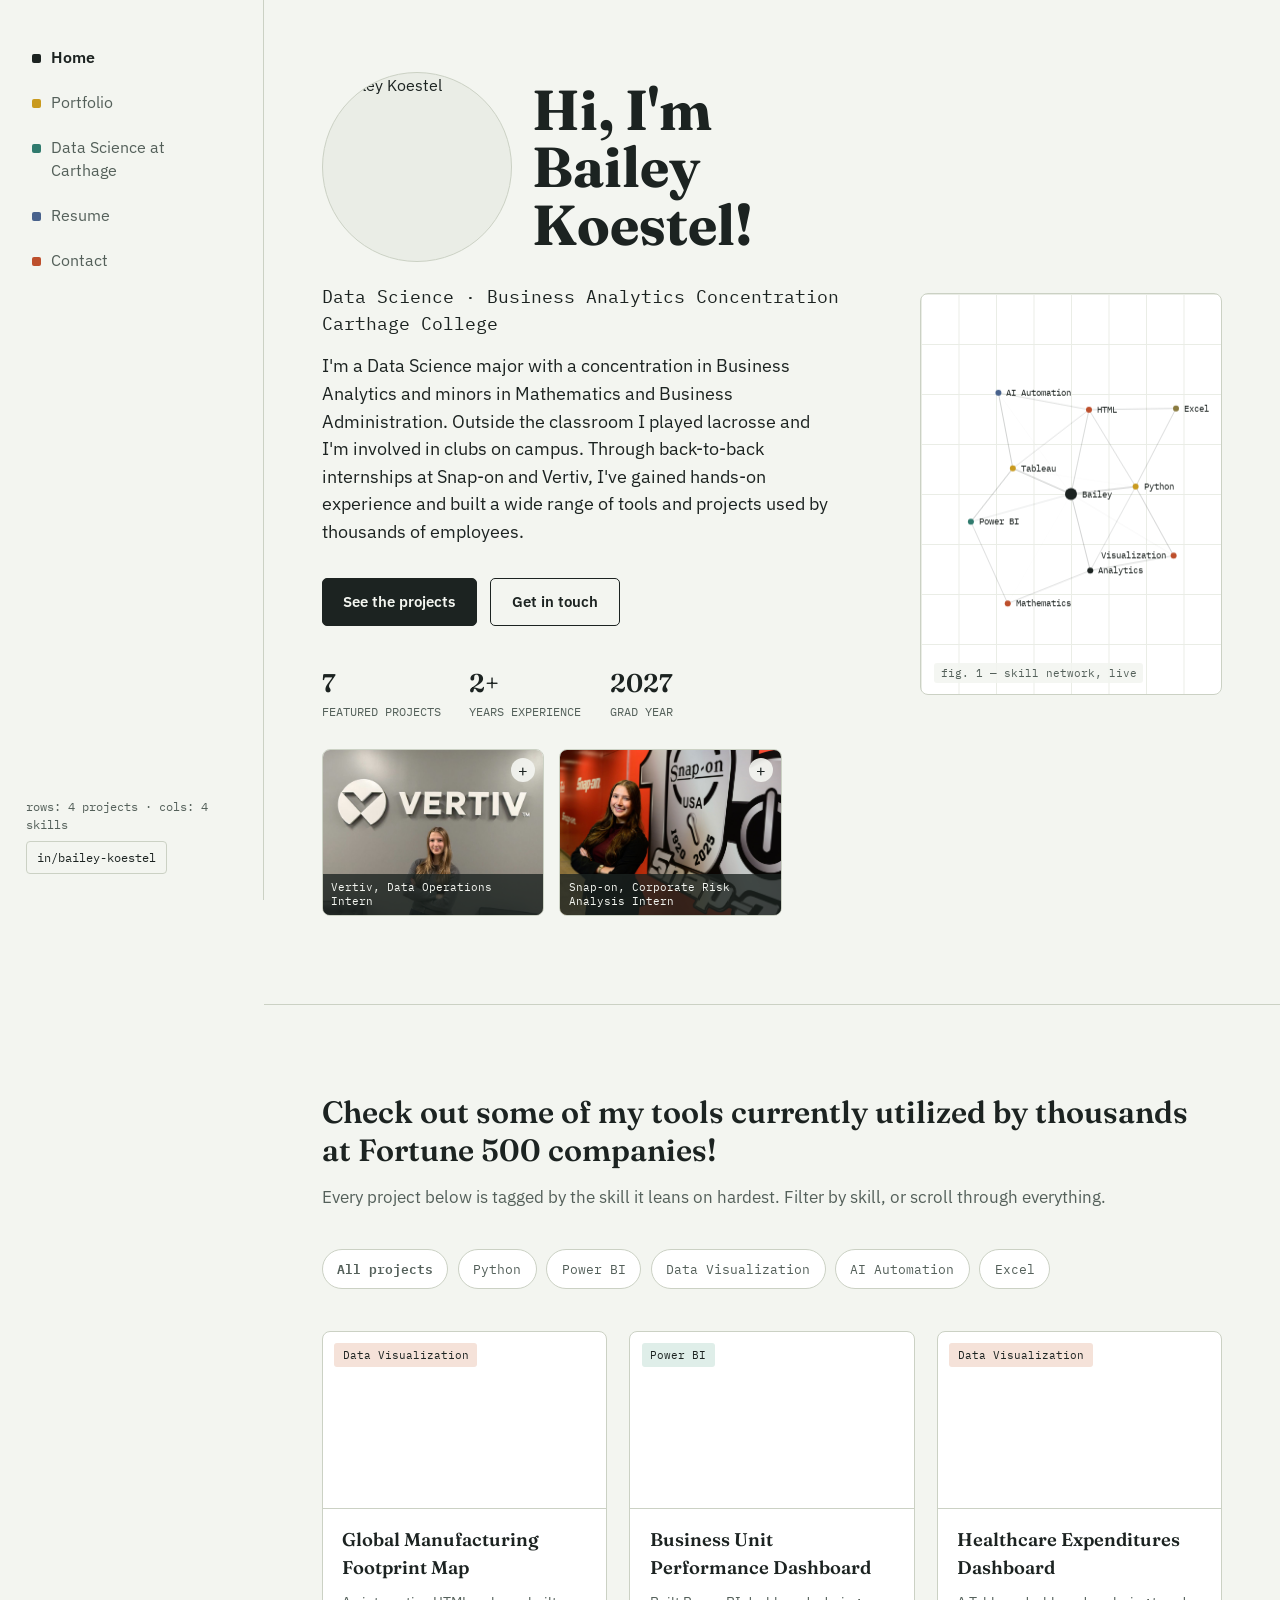
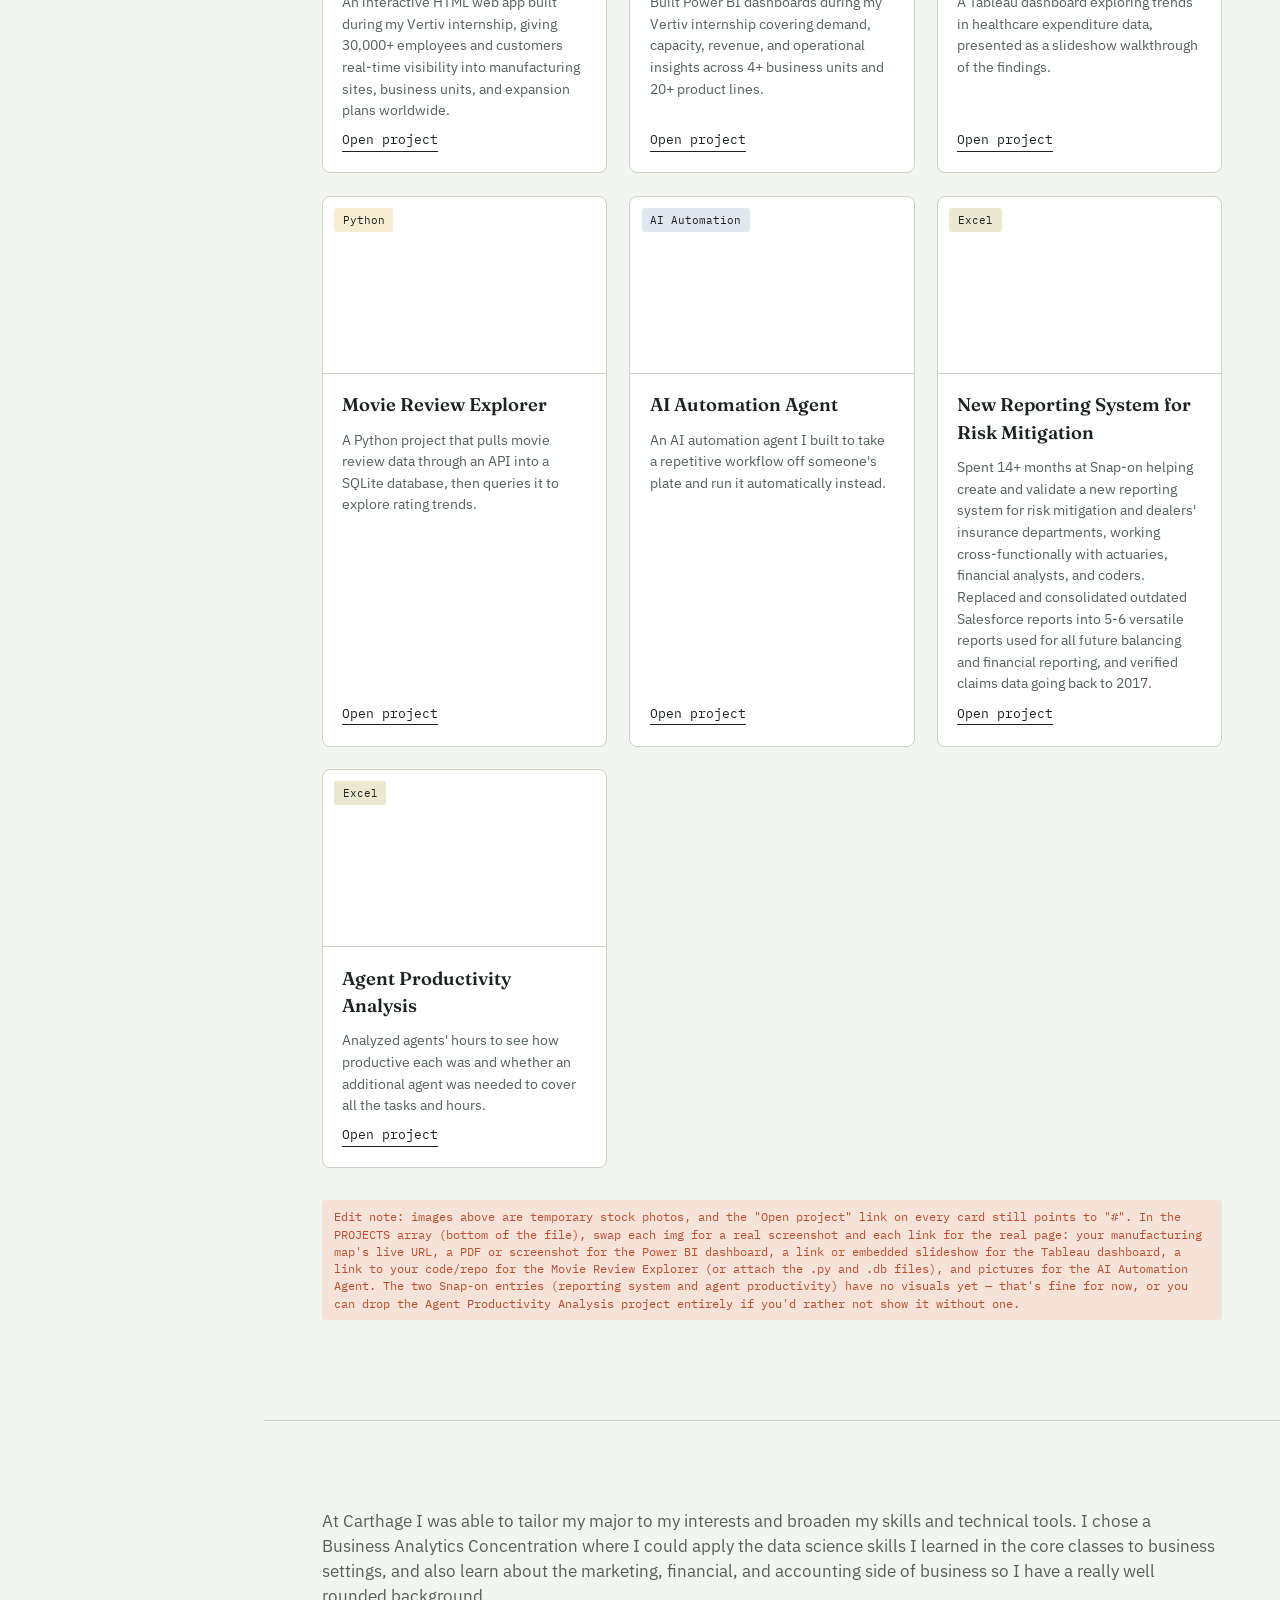
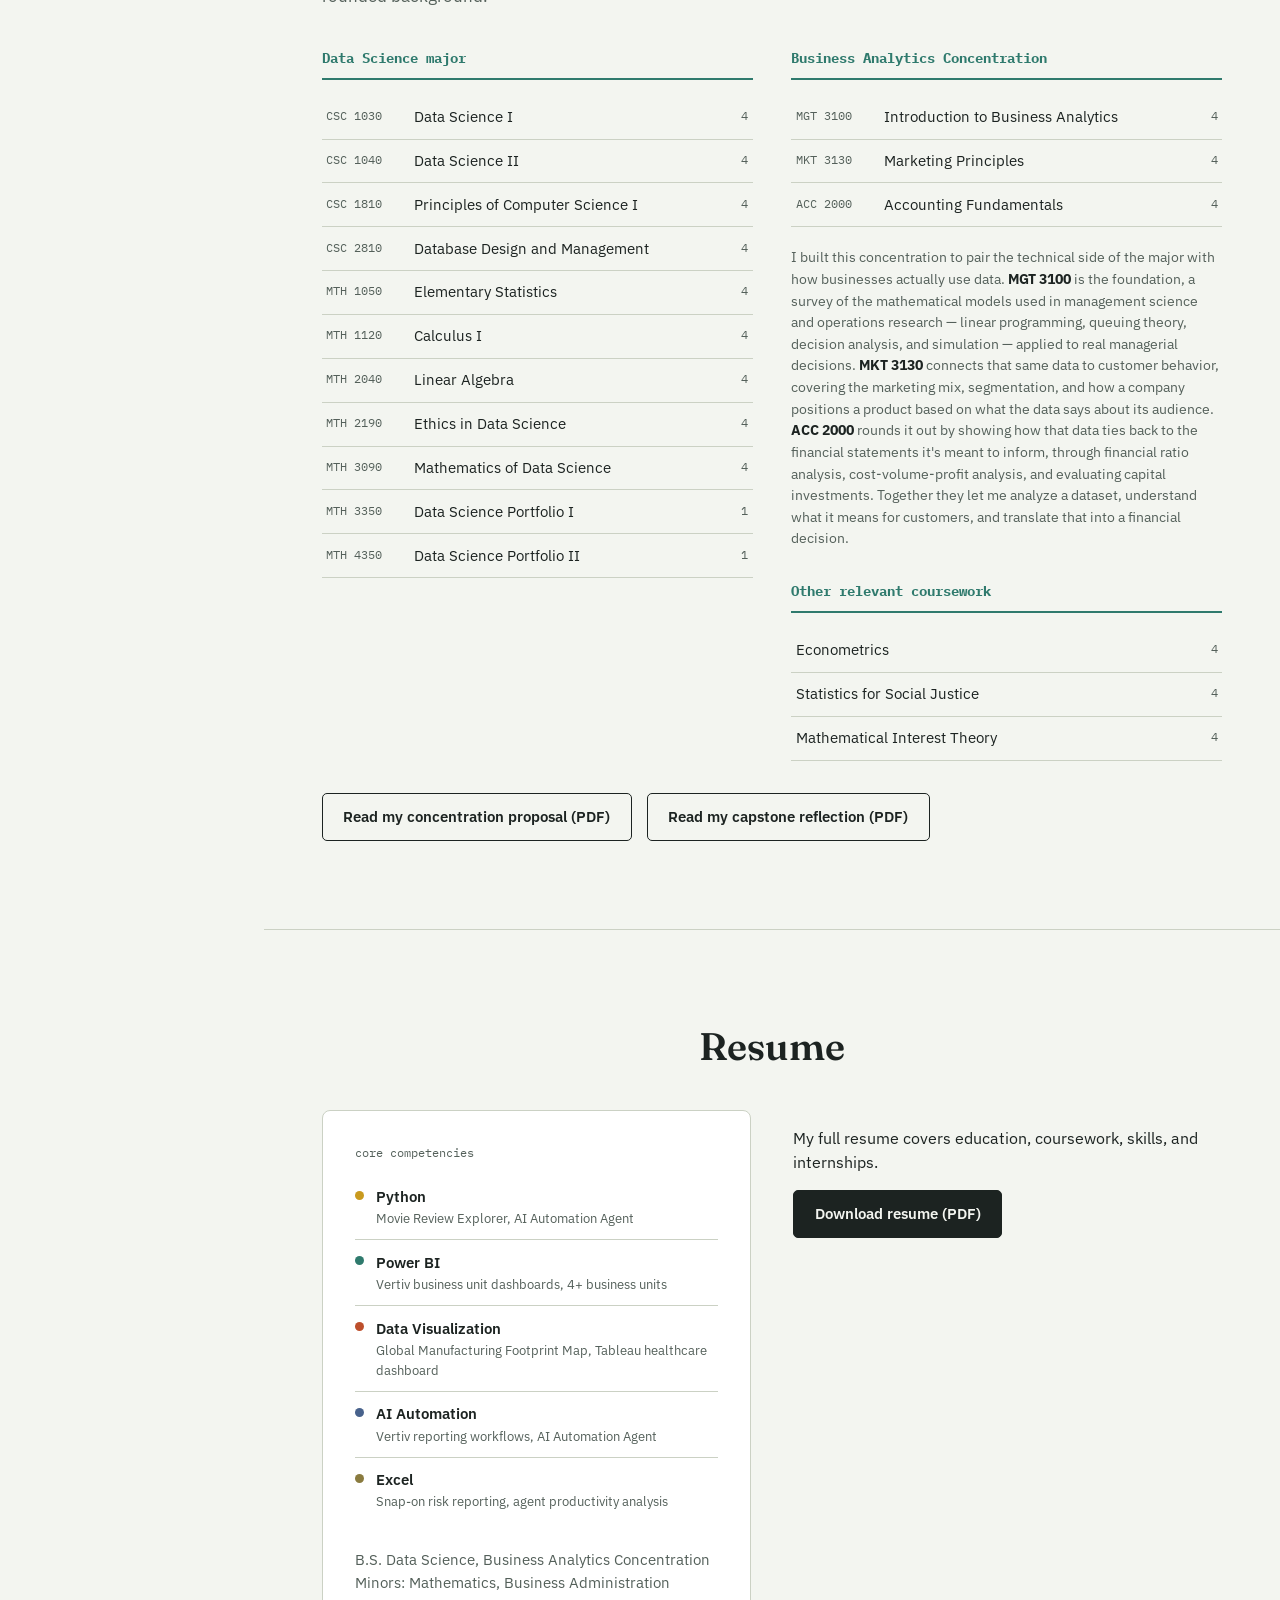
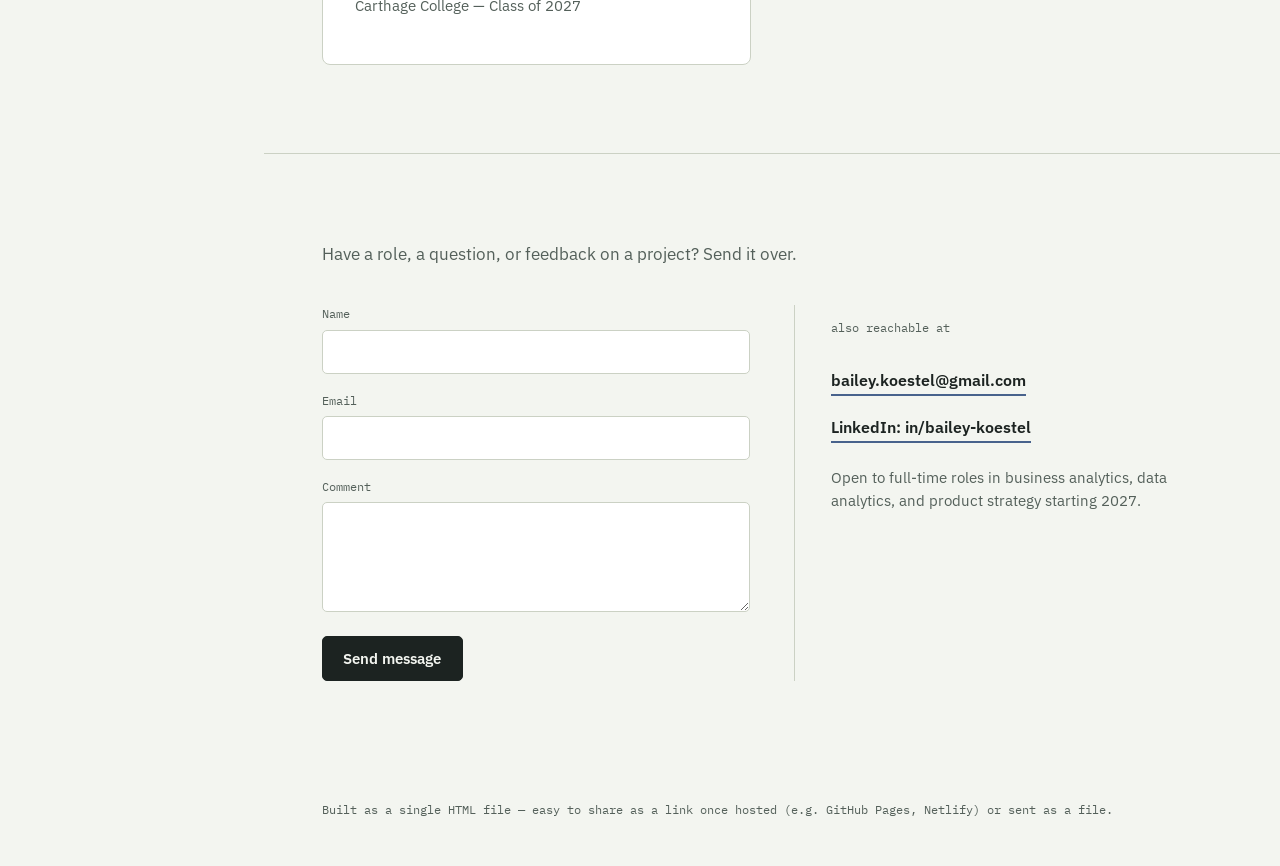
==== commit b134a978: "Add files via upload" ====
--- a/index.html
+++ b/index.html
@@ -180,6 +180,12 @@
     max-width:16ch;
   }
 
+  h2.section-title.centered{
+    text-align:center;
+    max-width:none;
+    margin:0 0 2.2rem;
+  }
+
   p.lede{
     font-size:1.05rem;
     color:var(--ink-soft);
@@ -595,25 +601,31 @@
     margin:0; padding:0;
     display:flex;
     flex-direction:column;
-    gap:0.75rem;
+    gap:0;
   }
   .competency-list li{
-    display:flex;
-    align-items:center;
-    gap:0.7rem;
+    display:grid;
+    grid-template-columns:9px 1fr;
+    column-gap:0.75rem;
+    padding:0.65rem 0;
+    border-bottom:1px solid var(--line);
+  }
+  .competency-list li:last-child{border-bottom:none;}
+  .competency-list .dot{
+    width:9px; height:9px;
+    border-radius:50%;
+    margin-top:0.35em;
+  }
+  .competency-list .skill-name{
+    font-weight:600;
     font-size:0.95rem;
-  }
-  .competency-list .bar{
-    height:6px;
-    border-radius:3px;
-    flex:1;
-    background:var(--paper-2);
-    position:relative;
-    overflow:hidden;
-  }
-  .competency-list .bar span{
-    position:absolute; left:0; top:0; bottom:0;
-    border-radius:3px;
+    display:block;
+  }
+  .competency-list .skill-context{
+    font-size:0.82rem;
+    color:var(--ink-soft);
+    display:block;
+    margin-top:0.1rem;
   }
   .resume-card{
     border:1px solid var(--line);
@@ -852,7 +864,7 @@
             <tr><td class="code">MKT 3130</td><td>Marketing Principles</td><td class="credits">4</td></tr>
             <tr><td class="code">ACC 2000</td><td>Accounting Fundamentals</td><td class="credits">4</td></tr>
           </table>
-          <p style="font-size:0.9rem; color:var(--ink-soft); margin-top:1.2rem;">I built this concentration to pair the technical side of the major with how businesses actually use data — analytical models in MGT 3100, how that data connects to customer behavior in MKT 3130, and how it ties back to the financial statements it's meant to inform in ACC 2000.</p>
+          <p style="font-size:0.9rem; color:var(--ink-soft); margin-top:1.2rem;">I built this concentration to pair the technical side of the major with how businesses actually use data. <strong style="color:var(--ink);">MGT 3100</strong> is the foundation, a survey of the mathematical models used in management science and operations research — linear programming, queuing theory, decision analysis, and simulation — applied to real managerial decisions. <strong style="color:var(--ink);">MKT 3130</strong> connects that same data to customer behavior, covering the marketing mix, segmentation, and how a company positions a product based on what the data says about its audience. <strong style="color:var(--ink);">ACC 2000</strong> rounds it out by showing how that data ties back to the financial statements it's meant to inform, through financial ratio analysis, cost-volume-profit analysis, and evaluating capital investments. Together they let me analyze a dataset, understand what it means for customers, and translate that into a financial decision.</p>
           <h3 style="margin-top:2rem;">Other relevant coursework</h3>
           <table class="course-table">
             <tr><td>Econometrics</td><td class="credits">4</td></tr>
@@ -861,21 +873,39 @@
           </table>
         </div>
       </div>
-      <a href="capstone-reflection.pdf" class="btn btn-outline" download style="margin-top:2rem;">Read my capstone reflection (PDF)</a>
+      <div style="display:flex; gap:0.9rem; flex-wrap:wrap; margin-top:2rem;">
+        <a href="concentration-proposal.pdf" class="btn btn-outline" download>Read my concentration proposal (PDF)</a>
+        <a href="capstone-reflection.pdf" class="btn btn-outline" download>Read my capstone reflection (PDF)</a>
+      </div>
     </section>
 
     <section id="resume">
-      <p class="lede"> </p>
+      <h2 class="section-title centered">Resume</h2>
 
       <div class="resume-wrap">
         <div class="resume-card">
           <p style="font-family:var(--mono); font-size:0.78rem; color:var(--ink-soft); margin-top:0;">core competencies</p>
           <ul class="competency-list">
-            <li>Python <div class="bar"><span style="width:90%; background:var(--gold);"></span></div></li>
-            <li>Power BI <div class="bar"><span style="width:88%; background:var(--teal);"></span></div></li>
-            <li>Data Visualization <div class="bar"><span style="width:88%; background:var(--rust);"></span></div></li>
-            <li>AI Automation <div class="bar"><span style="width:82%; background:var(--slate);"></span></div></li>
-            <li>Excel <div class="bar"><span style="width:85%; background:var(--olive);"></span></div></li>
+            <li>
+              <span class="dot" style="background:var(--gold);"></span>
+              <span><span class="skill-name">Python</span><span class="skill-context">Movie Review Explorer, AI Automation Agent</span></span>
+            </li>
+            <li>
+              <span class="dot" style="background:var(--teal);"></span>
+              <span><span class="skill-name">Power BI</span><span class="skill-context">Vertiv business unit dashboards, 4+ business units</span></span>
+            </li>
+            <li>
+              <span class="dot" style="background:var(--rust);"></span>
+              <span><span class="skill-name">Data Visualization</span><span class="skill-context">Global Manufacturing Footprint Map, Tableau healthcare dashboard</span></span>
+            </li>
+            <li>
+              <span class="dot" style="background:var(--slate);"></span>
+              <span><span class="skill-name">AI Automation</span><span class="skill-context">Vertiv reporting workflows, AI Automation Agent</span></span>
+            </li>
+            <li>
+              <span class="dot" style="background:var(--olive);"></span>
+              <span><span class="skill-name">Excel</span><span class="skill-context">Snap-on risk reporting, agent productivity analysis</span></span>
+            </li>
           </ul>
           <p style="margin-top:1.6rem;">B.S. Data Science, Business Analytics Concentration<br>Minors: Mathematics, Business Administration<br>Carthage College — Class of 2027</p>
         </div>
@@ -943,7 +973,7 @@
     skill: "Data Visualization",
     desc: "An interactive HTML web app built during my Vertiv internship, giving 30,000+ employees and customers real-time visibility into manufacturing sites, business units, and expansion plans worldwide.",
     img: "https://images.unsplash.com/photo-1581091870622-1e6c7c8c8f7c?q=80&w=800&auto=format&fit=crop",
-    link: "projects/manufacturing-map/index.html"
+    link: "#"
   },
   {
     title: "Business Unit Performance Dashboard",
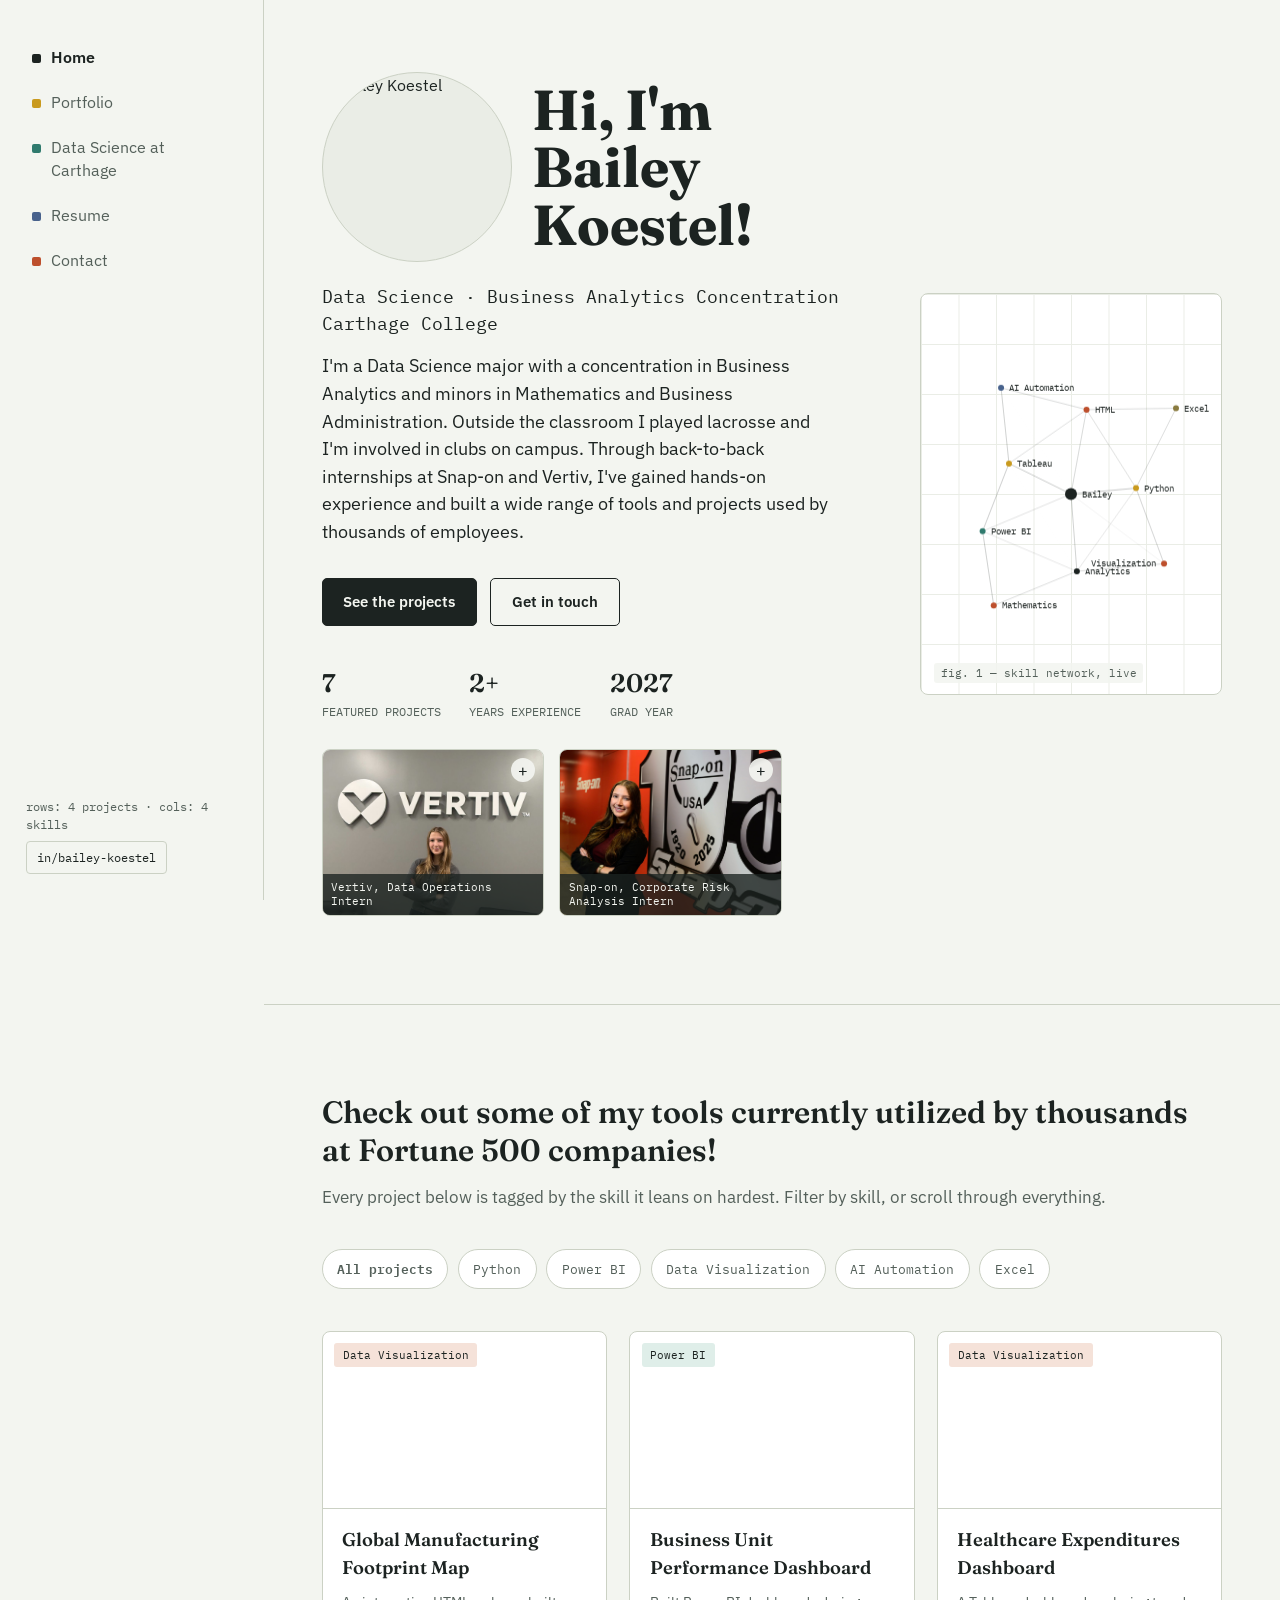
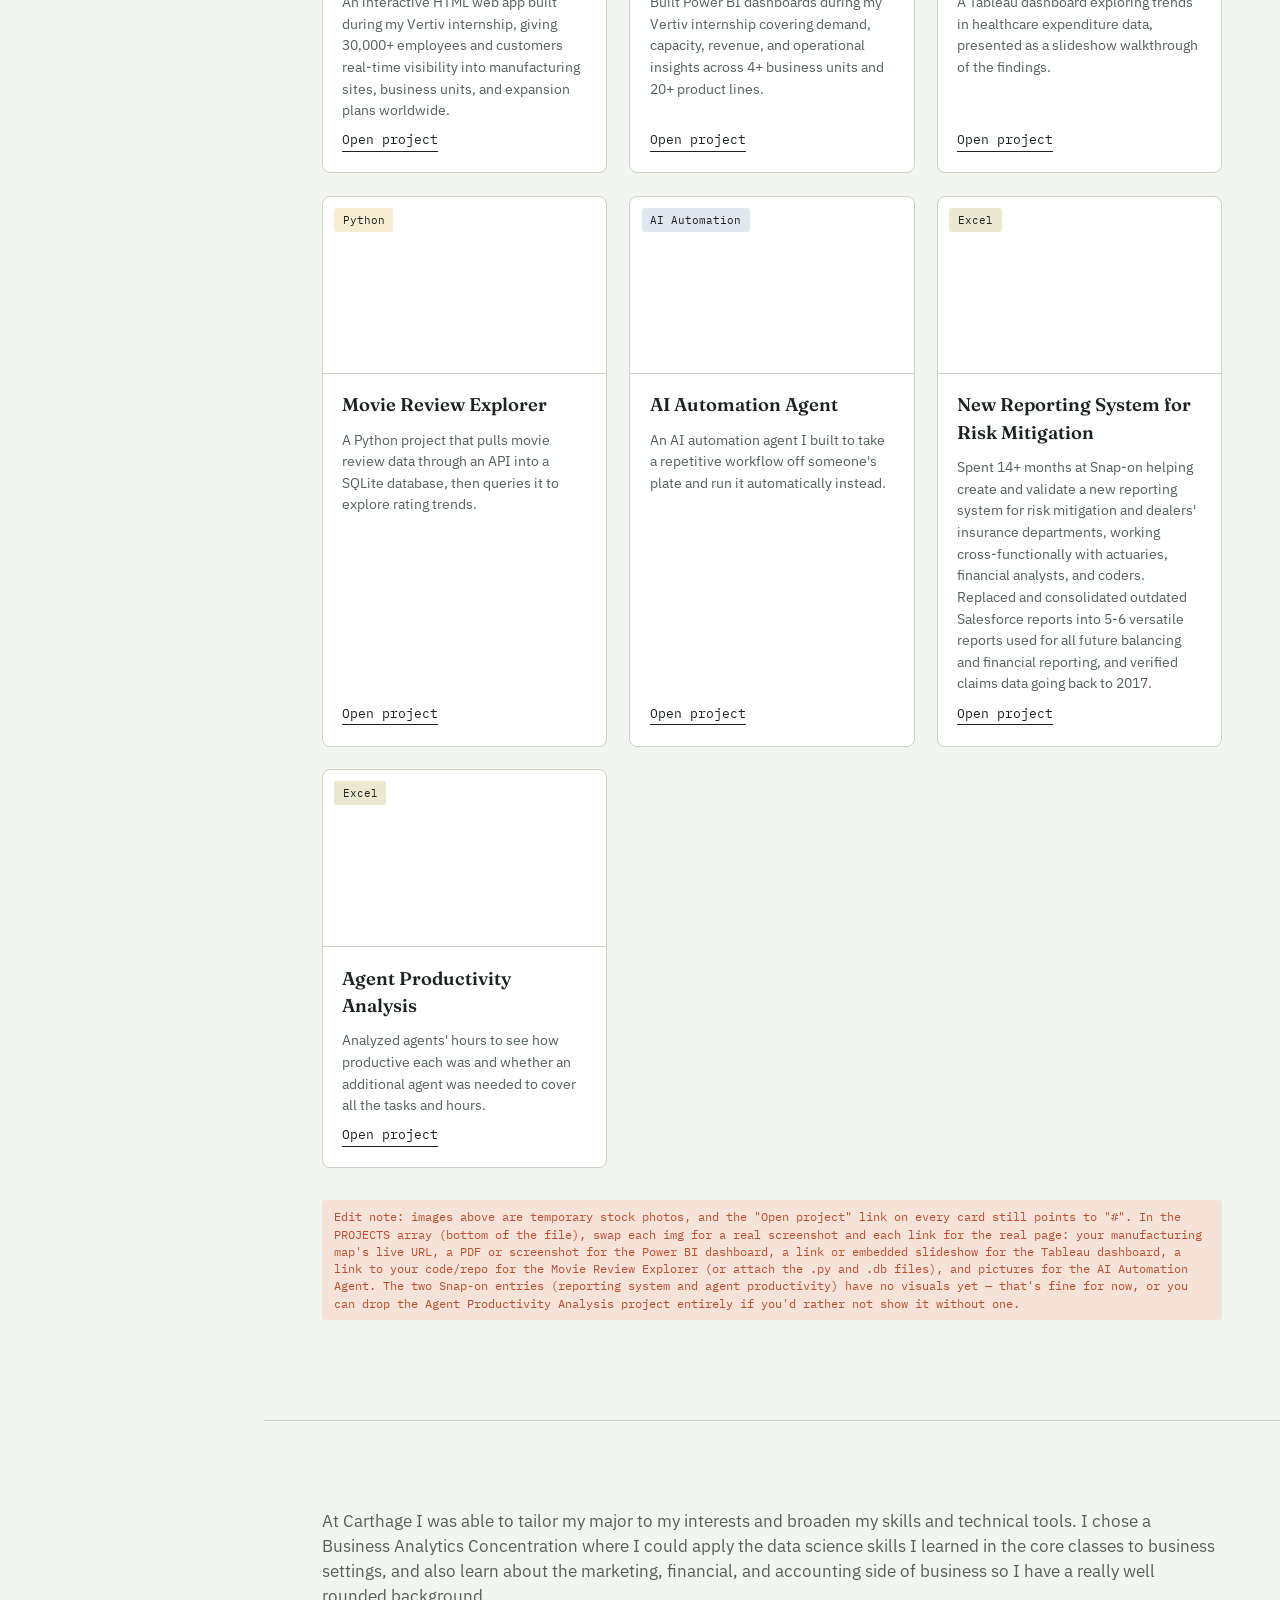
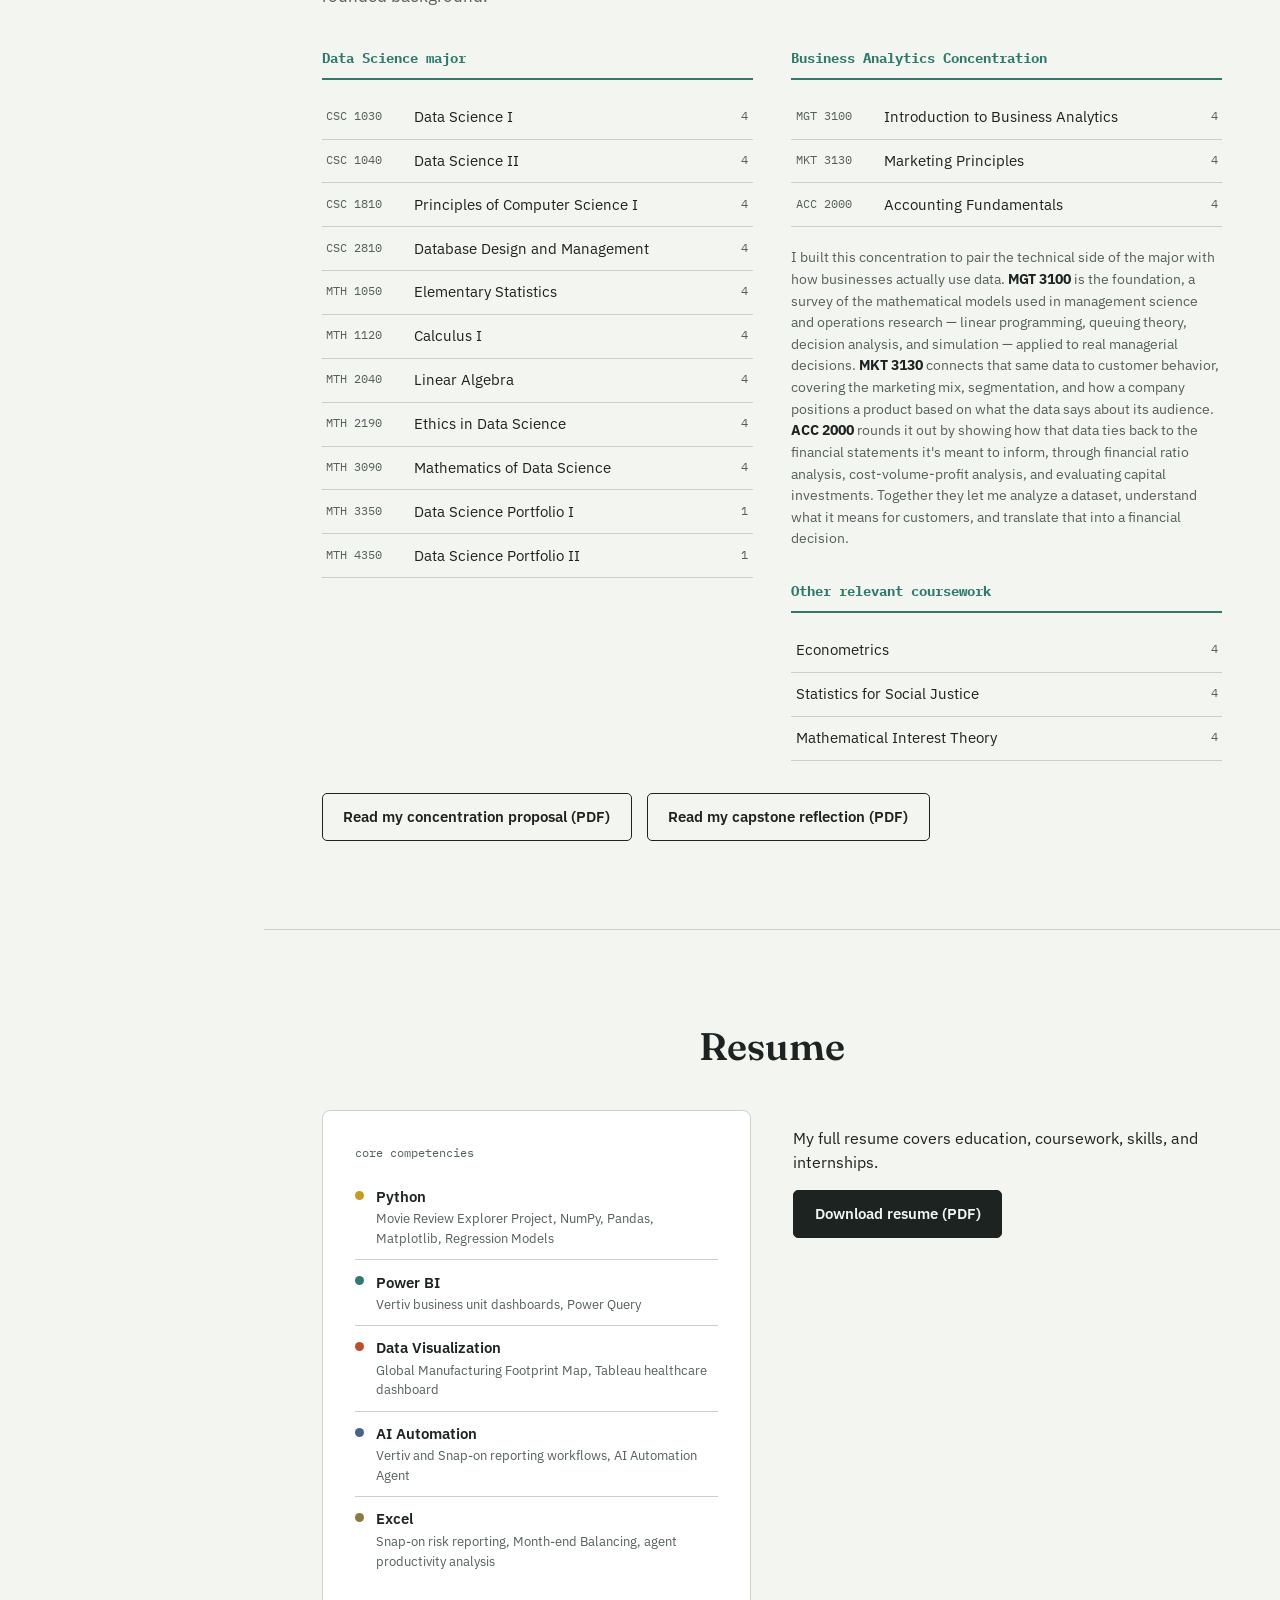
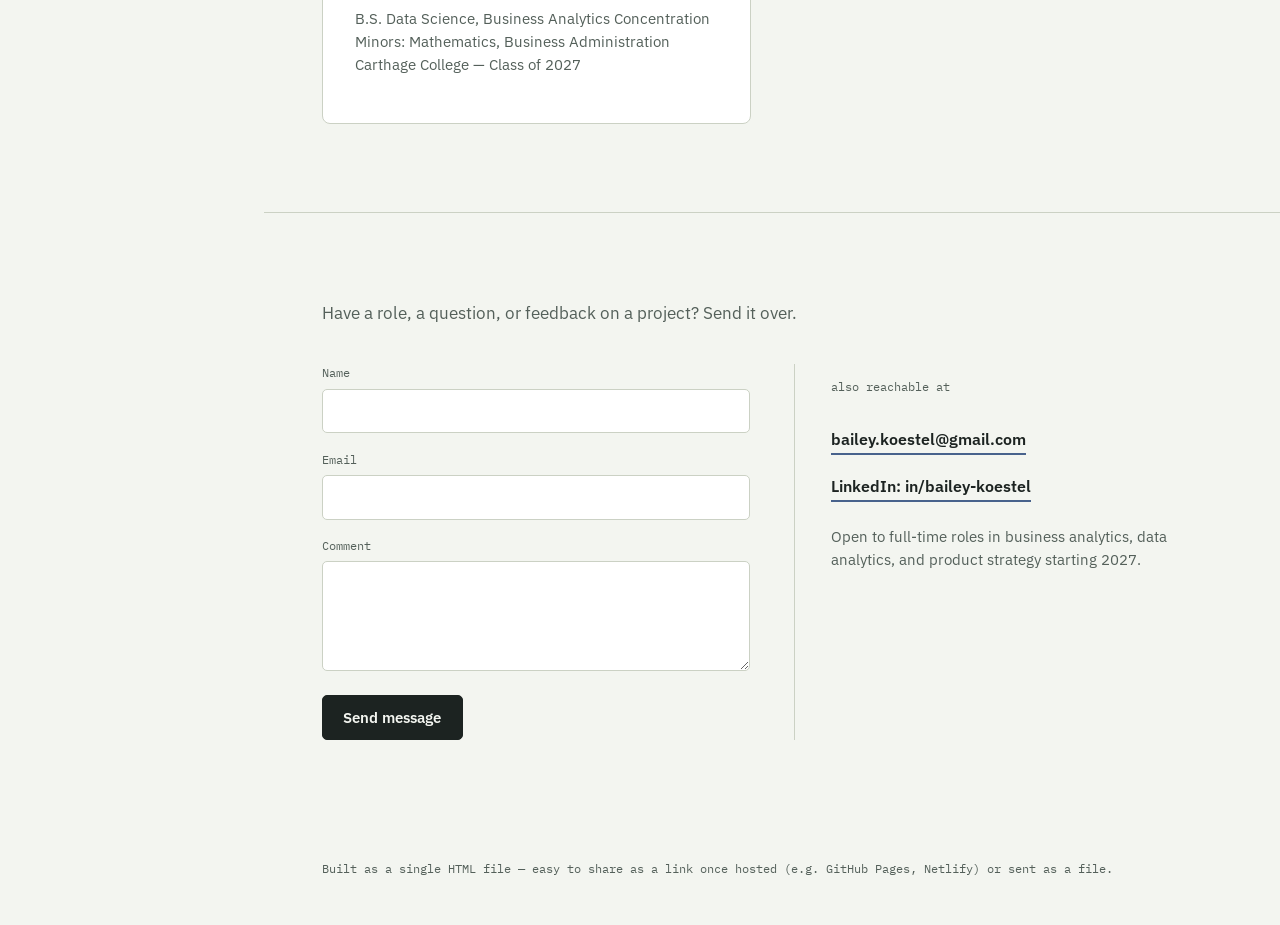
==== commit 7d010d4f: "Update index.html" ====
--- a/index.html
+++ b/index.html
@@ -888,11 +888,11 @@
           <ul class="competency-list">
             <li>
               <span class="dot" style="background:var(--gold);"></span>
-              <span><span class="skill-name">Python</span><span class="skill-context">Movie Review Explorer, AI Automation Agent</span></span>
+              <span><span class="skill-name">Python</span><span class="skill-context">Movie Review Explorer Project, NumPy, Pandas, Matplotlib, Regression Models</span></span>
             </li>
             <li>
               <span class="dot" style="background:var(--teal);"></span>
-              <span><span class="skill-name">Power BI</span><span class="skill-context">Vertiv business unit dashboards, 4+ business units</span></span>
+              <span><span class="skill-name">Power BI</span><span class="skill-context">Vertiv business unit dashboards, Power Query</span></span>
             </li>
             <li>
               <span class="dot" style="background:var(--rust);"></span>
@@ -900,11 +900,11 @@
             </li>
             <li>
               <span class="dot" style="background:var(--slate);"></span>
-              <span><span class="skill-name">AI Automation</span><span class="skill-context">Vertiv reporting workflows, AI Automation Agent</span></span>
+              <span><span class="skill-name">AI Automation</span><span class="skill-context">Vertiv and Snap-on reporting workflows, AI Automation Agent</span></span>
             </li>
             <li>
               <span class="dot" style="background:var(--olive);"></span>
-              <span><span class="skill-name">Excel</span><span class="skill-context">Snap-on risk reporting, agent productivity analysis</span></span>
+              <span><span class="skill-name">Excel</span><span class="skill-context">Snap-on risk reporting, Month-end Balancing, agent productivity analysis</span></span>
             </li>
           </ul>
           <p style="margin-top:1.6rem;">B.S. Data Science, Business Analytics Concentration<br>Minors: Mathematics, Business Administration<br>Carthage College — Class of 2027</p>
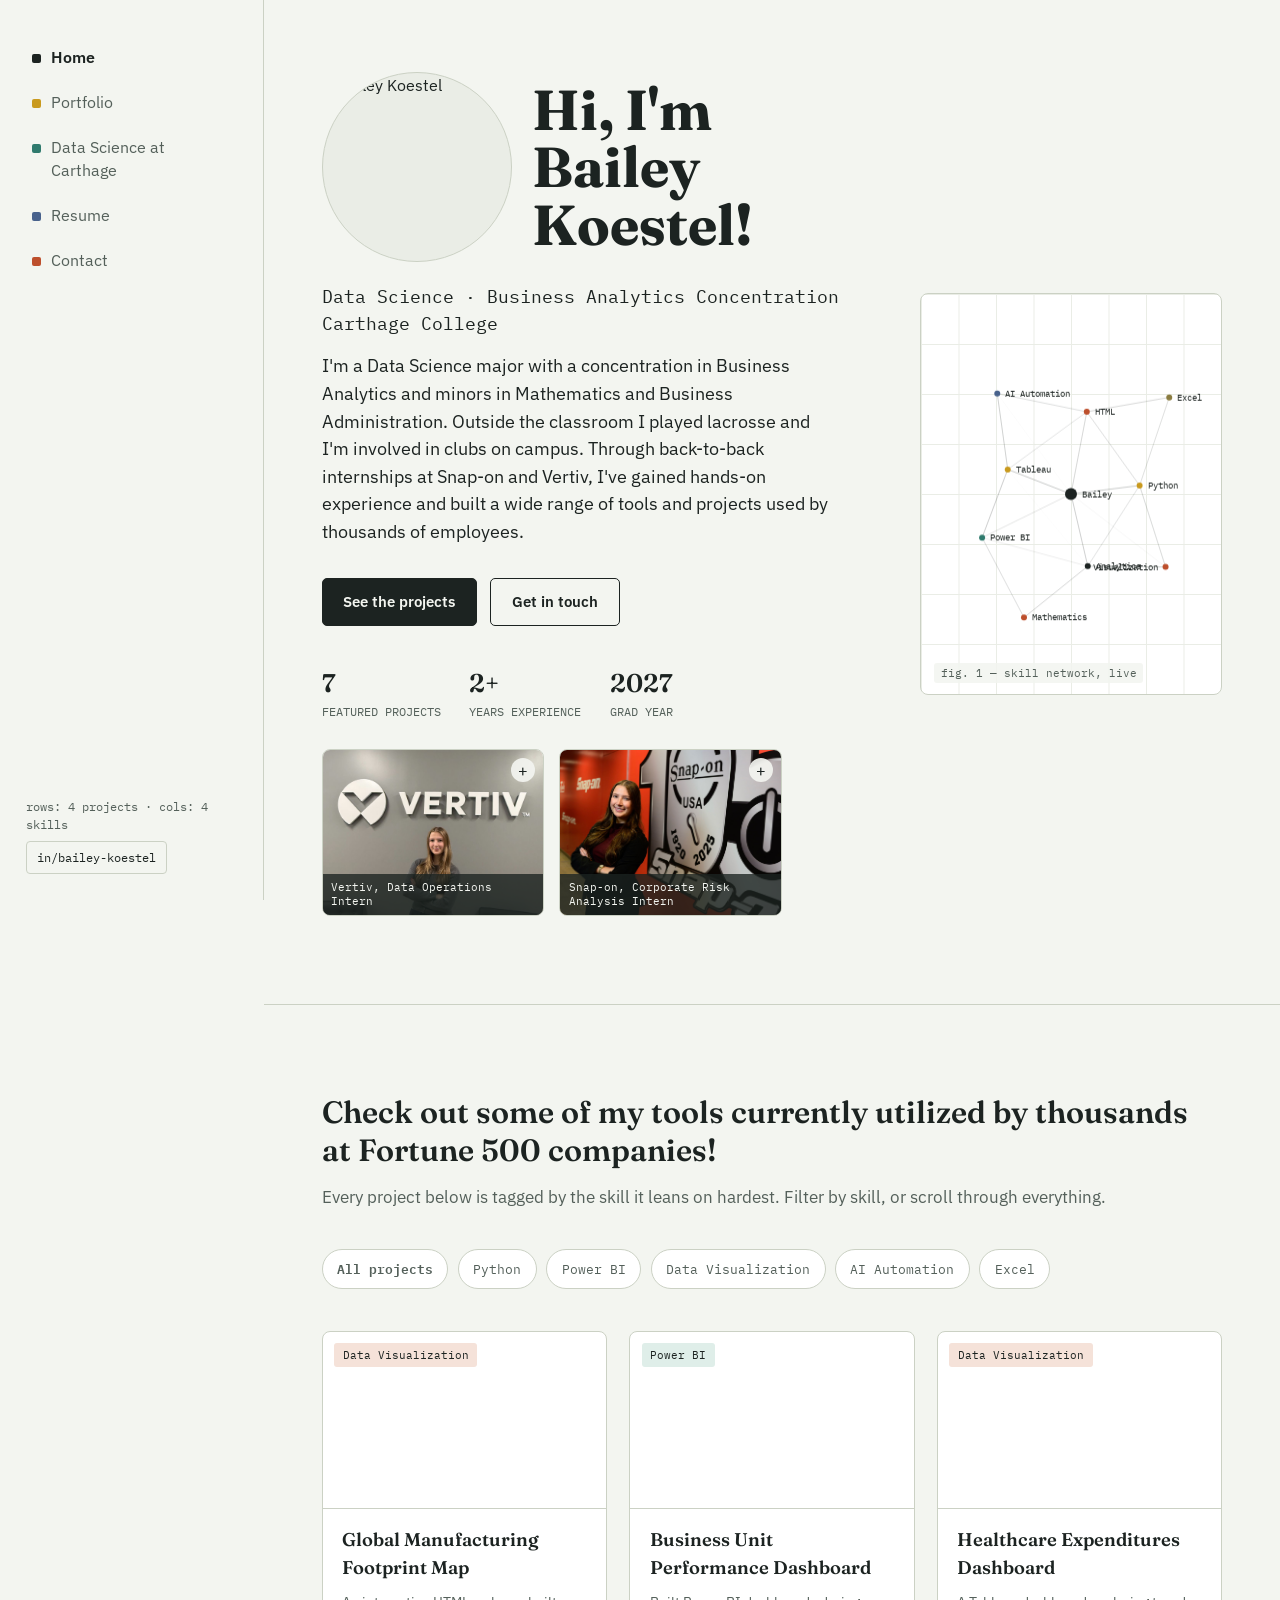
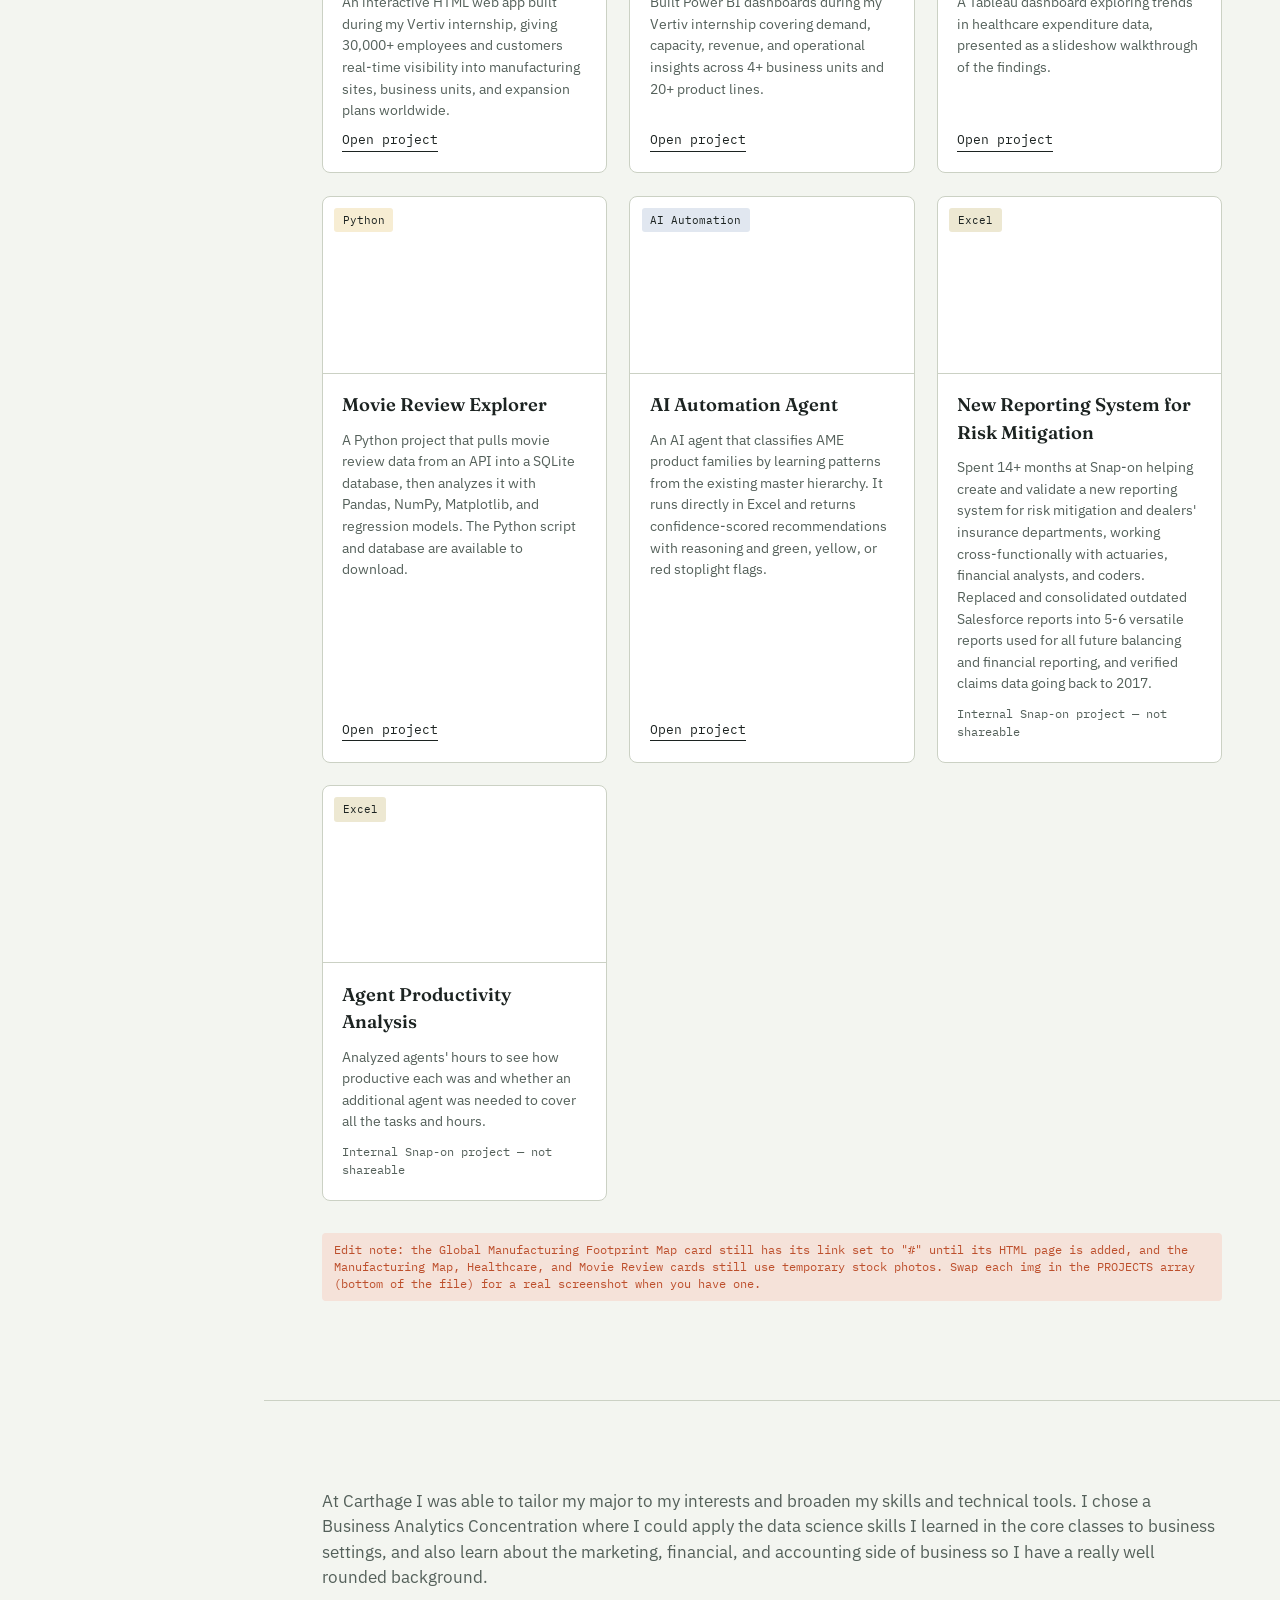
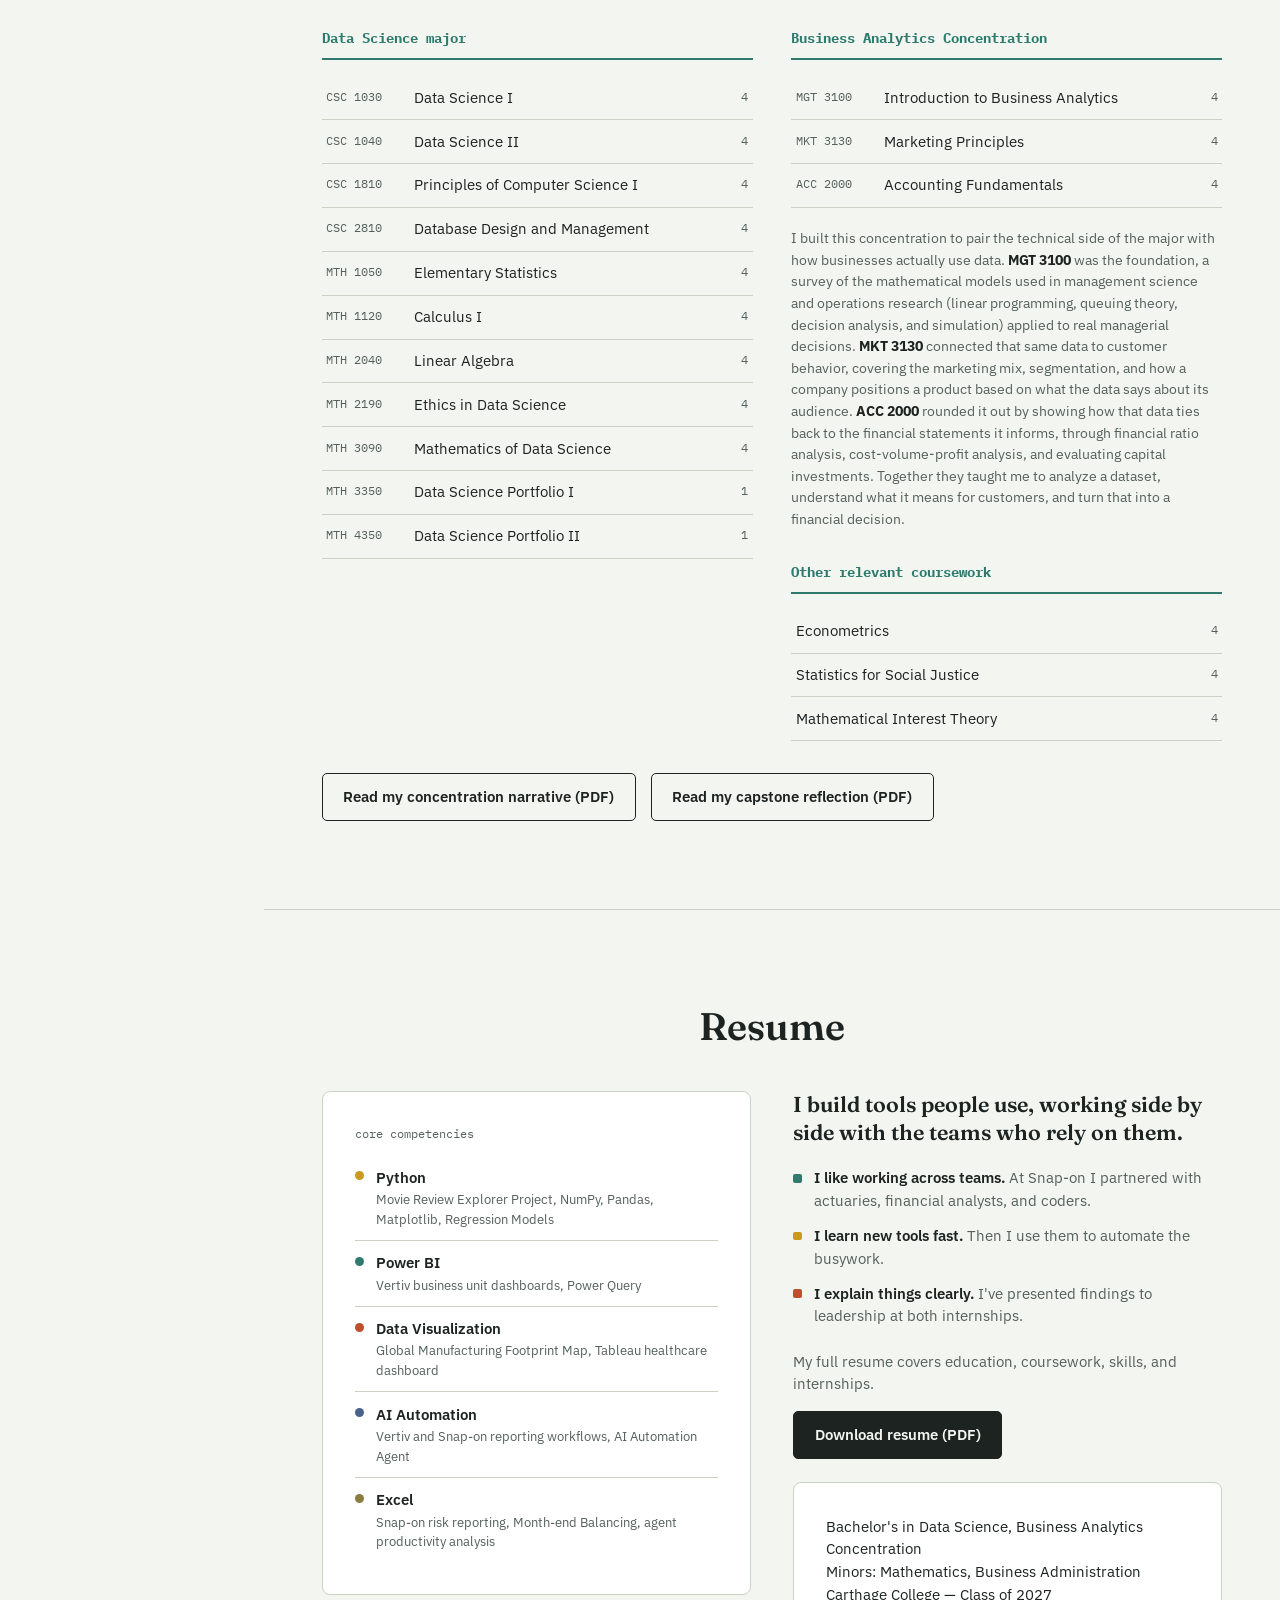
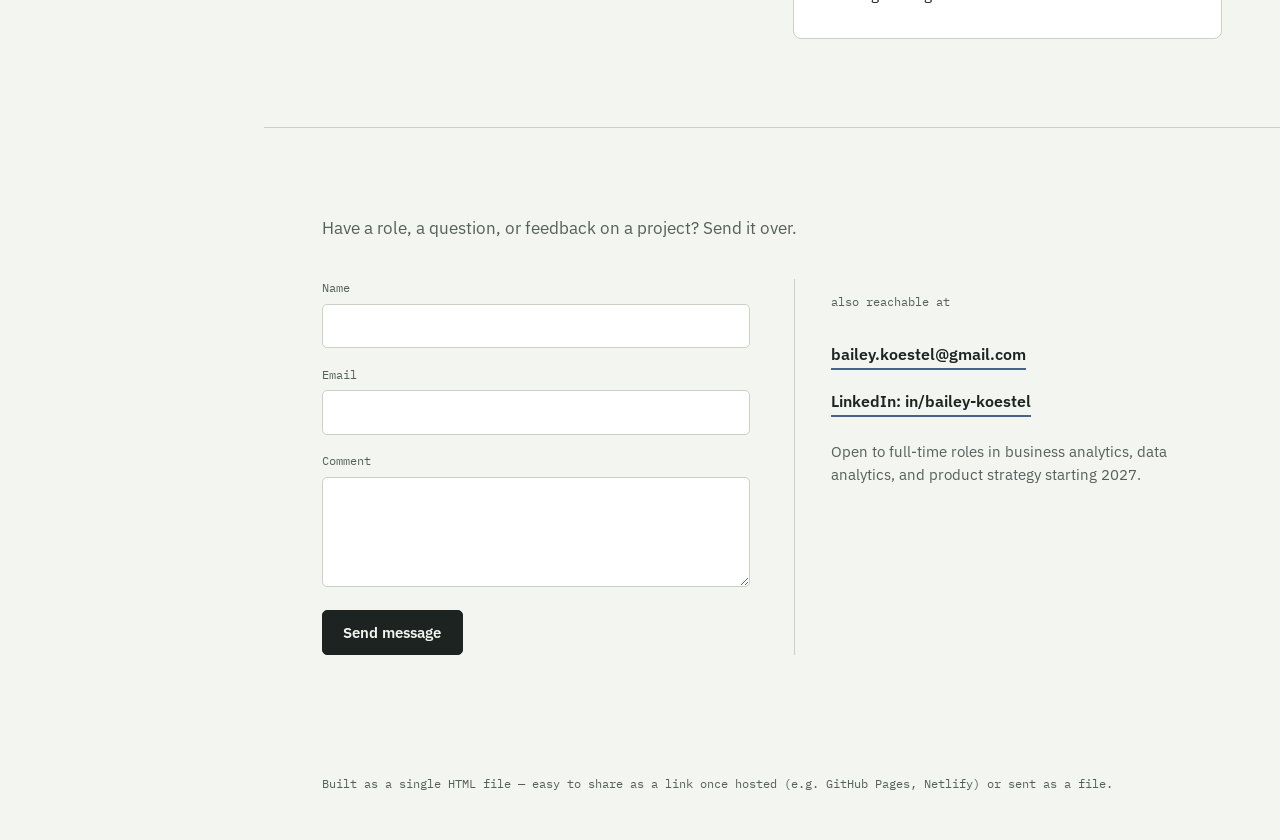
==== commit 26aee735: "Add files via upload" ====
--- a/index.html
+++ b/index.html
@@ -537,6 +537,12 @@
     padding-bottom:1px;
   }
   .project-link:hover{color:var(--rust); border-color:var(--rust);}
+  .project-note{
+    font-family:var(--mono);
+    font-size:0.78rem;
+    color:var(--ink-soft);
+    width:fit-content;
+  }
 
   /* ---------- CARTHAGE ---------- */
   .catalog{
@@ -627,6 +633,40 @@
     display:block;
     margin-top:0.1rem;
   }
+  .resume-hook{
+    font-family:var(--serif);
+    font-weight:600;
+    font-size:1.35rem;
+    line-height:1.3;
+    color:var(--ink);
+    margin:0 0 1.2rem;
+  }
+  .work-with{
+    list-style:none;
+    margin:0 0 1.4rem;
+    padding:0;
+    display:flex;
+    flex-direction:column;
+    gap:0.75rem;
+  }
+  .work-with li{
+    position:relative;
+    padding-left:1.3rem;
+    font-size:0.95rem;
+    color:var(--ink-soft);
+  }
+  .work-with li::before{
+    content:"";
+    position:absolute;
+    left:0; top:0.5em;
+    width:0.55rem; height:0.55rem;
+    border-radius:2px;
+    background:var(--teal);
+  }
+  .work-with li:nth-child(2)::before{background:var(--gold);}
+  .work-with li:nth-child(3)::before{background:var(--rust);}
+  .work-with strong{color:var(--ink); font-weight:600;}
+  .resume-covers{font-size:0.95rem; color:var(--ink-soft); margin:0 0 1rem;}
   .resume-card{
     border:1px solid var(--line);
     border-radius:8px;
@@ -834,7 +874,7 @@
         <!-- project cards injected by JS from PROJECTS array -->
       </div>
 
-      <p class="edit-note">Edit note: images above are temporary stock photos, and the "Open project" link on every card still points to "#". In the PROJECTS array (bottom of the file), swap each img for a real screenshot and each link for the real page: your manufacturing map's live URL, a PDF or screenshot for the Power BI dashboard, a link or embedded slideshow for the Tableau dashboard, a link to your code/repo for the Movie Review Explorer (or attach the .py and .db files), and pictures for the AI Automation Agent. The two Snap-on entries (reporting system and agent productivity) have no visuals yet — that's fine for now, or you can drop the Agent Productivity Analysis project entirely if you'd rather not show it without one.</p>
+      <p class="edit-note">Edit note: the Global Manufacturing Footprint Map card still has its link set to "#" until its HTML page is added, and the Manufacturing Map, Healthcare, and Movie Review cards still use temporary stock photos. Swap each img in the PROJECTS array (bottom of the file) for a real screenshot when you have one.</p>
     </section>
 
     <section id="carthage">
@@ -864,7 +904,7 @@
             <tr><td class="code">MKT 3130</td><td>Marketing Principles</td><td class="credits">4</td></tr>
             <tr><td class="code">ACC 2000</td><td>Accounting Fundamentals</td><td class="credits">4</td></tr>
           </table>
-          <p style="font-size:0.9rem; color:var(--ink-soft); margin-top:1.2rem;">I built this concentration to pair the technical side of the major with how businesses actually use data. <strong style="color:var(--ink);">MGT 3100</strong> is the foundation, a survey of the mathematical models used in management science and operations research — linear programming, queuing theory, decision analysis, and simulation — applied to real managerial decisions. <strong style="color:var(--ink);">MKT 3130</strong> connects that same data to customer behavior, covering the marketing mix, segmentation, and how a company positions a product based on what the data says about its audience. <strong style="color:var(--ink);">ACC 2000</strong> rounds it out by showing how that data ties back to the financial statements it's meant to inform, through financial ratio analysis, cost-volume-profit analysis, and evaluating capital investments. Together they let me analyze a dataset, understand what it means for customers, and translate that into a financial decision.</p>
+          <p style="font-size:0.9rem; color:var(--ink-soft); margin-top:1.2rem;">I built this concentration to pair the technical side of the major with how businesses actually use data. <strong style="color:var(--ink);">MGT 3100</strong> was the foundation, a survey of the mathematical models used in management science and operations research (linear programming, queuing theory, decision analysis, and simulation) applied to real managerial decisions. <strong style="color:var(--ink);">MKT 3130</strong> connected that same data to customer behavior, covering the marketing mix, segmentation, and how a company positions a product based on what the data says about its audience. <strong style="color:var(--ink);">ACC 2000</strong> rounded it out by showing how that data ties back to the financial statements it informs, through financial ratio analysis, cost-volume-profit analysis, and evaluating capital investments. Together they taught me to analyze a dataset, understand what it means for customers, and turn that into a financial decision.</p>
           <h3 style="margin-top:2rem;">Other relevant coursework</h3>
           <table class="course-table">
             <tr><td>Econometrics</td><td class="credits">4</td></tr>
@@ -874,7 +914,7 @@
         </div>
       </div>
       <div style="display:flex; gap:0.9rem; flex-wrap:wrap; margin-top:2rem;">
-        <a href="concentration-proposal.pdf" class="btn btn-outline" download>Read my concentration proposal (PDF)</a>
+        <a href="concentration-proposal.pdf" class="btn btn-outline" download>Read my concentration narrative (PDF)</a>
         <a href="capstone-reflection.pdf" class="btn btn-outline" download>Read my capstone reflection (PDF)</a>
       </div>
     </section>
@@ -907,11 +947,19 @@
               <span><span class="skill-name">Excel</span><span class="skill-context">Snap-on risk reporting, Month-end Balancing, agent productivity analysis</span></span>
             </li>
           </ul>
-          <p style="margin-top:1.6rem;">B.S. Data Science, Business Analytics Concentration<br>Minors: Mathematics, Business Administration<br>Carthage College — Class of 2027</p>
         </div>
         <div>
-          <p>My full resume covers education, coursework, skills, and internships.</p>
+          <p class="resume-hook">I build tools people use, working side by side with the teams who rely on them.</p>
+          <ul class="work-with">
+            <li><strong>I like working across teams.</strong> At Snap-on I partnered with actuaries, financial analysts, and coders.</li>
+            <li><strong>I learn new tools fast.</strong> Then I use them to automate the busywork.</li>
+            <li><strong>I explain things clearly.</strong> I've presented findings to leadership at both internships.</li>
+          </ul>
+          <p class="resume-covers">My full resume covers education, coursework, skills, and internships.</p>
           <a href="resume.pdf" class="btn btn-solid" download>Download resume (PDF)</a>
+          <div class="resume-card" style="margin-top:1.4rem;">
+            <p style="margin:0; color:var(--ink);">Bachelor's in Data Science, Business Analytics Concentration<br>Minors: Mathematics, Business Administration<br>Carthage College — Class of 2027</p>
+          </div>
         </div>
       </div>
     </section>
@@ -979,43 +1027,45 @@
     title: "Business Unit Performance Dashboard",
     skill: "Power BI",
     desc: "Built Power BI dashboards during my Vertiv internship covering demand, capacity, revenue, and operational insights across 4+ business units and 20+ product lines.",
-    img: "https://images.unsplash.com/photo-1460925895917-afdab827c52f?q=80&w=800&auto=format&fit=crop",
-    link: "#"
+    img: "projects/vertiv-powerbi/1.png",
+    link: "projects/vertiv-powerbi/"
   },
   {
     title: "Healthcare Expenditures Dashboard",
     skill: "Data Visualization",
     desc: "A Tableau dashboard exploring trends in healthcare expenditure data, presented as a slideshow walkthrough of the findings.",
     img: "https://images.unsplash.com/photo-1576091160399-112ba8d25d1d?q=80&w=800&auto=format&fit=crop",
-    link: "#"
+    link: "https://docs.google.com/presentation/d/e/2PACX-1vTDVoLCt5UIBl6a4gAsbYmMPsLs-9i9fL7uQKJAGLOVfwNb-Pt54HsQxD4EB0_zv85otw5rbqh_4CL0/pub?start=false&loop=false&delayms=3000"
   },
   {
     title: "Movie Review Explorer",
     skill: "Python",
-    desc: "A Python project that pulls movie review data through an API into a SQLite database, then queries it to explore rating trends.",
+    desc: "A Python project that pulls movie review data from an API into a SQLite database, then analyzes it with Pandas, NumPy, Matplotlib, and regression models. The Python script and database are available to download.",
     img: "https://images.unsplash.com/photo-1551288049-bebda4e38f71?q=80&w=800&auto=format&fit=crop",
-    link: "#"
+    link: "projects/movie-review-explorer/"
   },
   {
     title: "AI Automation Agent",
     skill: "AI Automation",
-    desc: "An AI automation agent I built to take a repetitive workflow off someone's plate and run it automatically instead.",
-    img: "https://images.unsplash.com/photo-1487017159836-4e23ece2e4cf?q=80&w=800&auto=format&fit=crop",
-    link: "#"
+    desc: "An AI agent that classifies AME product families by learning patterns from the existing master hierarchy. It runs directly in Excel and returns confidence-scored recommendations with reasoning and green, yellow, or red stoplight flags.",
+    img: "projects/ai-agent/AI_Agent.png",
+    link: "projects/ai-agent/"
   },
   {
     title: "New Reporting System for Risk Mitigation",
     skill: "Excel",
     desc: "Spent 14+ months at Snap-on helping create and validate a new reporting system for risk mitigation and dealers' insurance departments, working cross-functionally with actuaries, financial analysts, and coders. Replaced and consolidated outdated Salesforce reports into 5-6 versatile reports used for all future balancing and financial reporting, and verified claims data going back to 2017.",
     img: "https://images.unsplash.com/photo-1460925897917-a2c11e0a1bd1?q=80&w=800&auto=format&fit=crop",
-    link: "#"
+    link: null,
+    note: "Internal Snap-on project — not shareable"
   },
   {
     title: "Agent Productivity Analysis",
     skill: "Excel",
     desc: "Analyzed agents' hours to see how productive each was and whether an additional agent was needed to cover all the tasks and hours.",
     img: "https://images.unsplash.com/photo-1554224155-6726b3ff858f?q=80&w=800&auto=format&fit=crop",
-    link: "#"
+    link: null,
+    note: "Internal Snap-on project — not shareable"
   }
 ];
 
@@ -1037,7 +1087,9 @@
       <div class="project-body">
         <h3>${p.title}</h3>
         <p>${p.desc}</p>
-        <a class="project-link" href="${p.link}" target="_blank" rel="noopener">Open project</a>
+        ${p.link
+          ? `<a class="project-link" href="${p.link}" target="_blank" rel="noopener">Open project</a>`
+          : `<span class="project-note">${p.note || 'Not shareable'}</span>`}
       </div>`;
     grid.appendChild(card);
   });
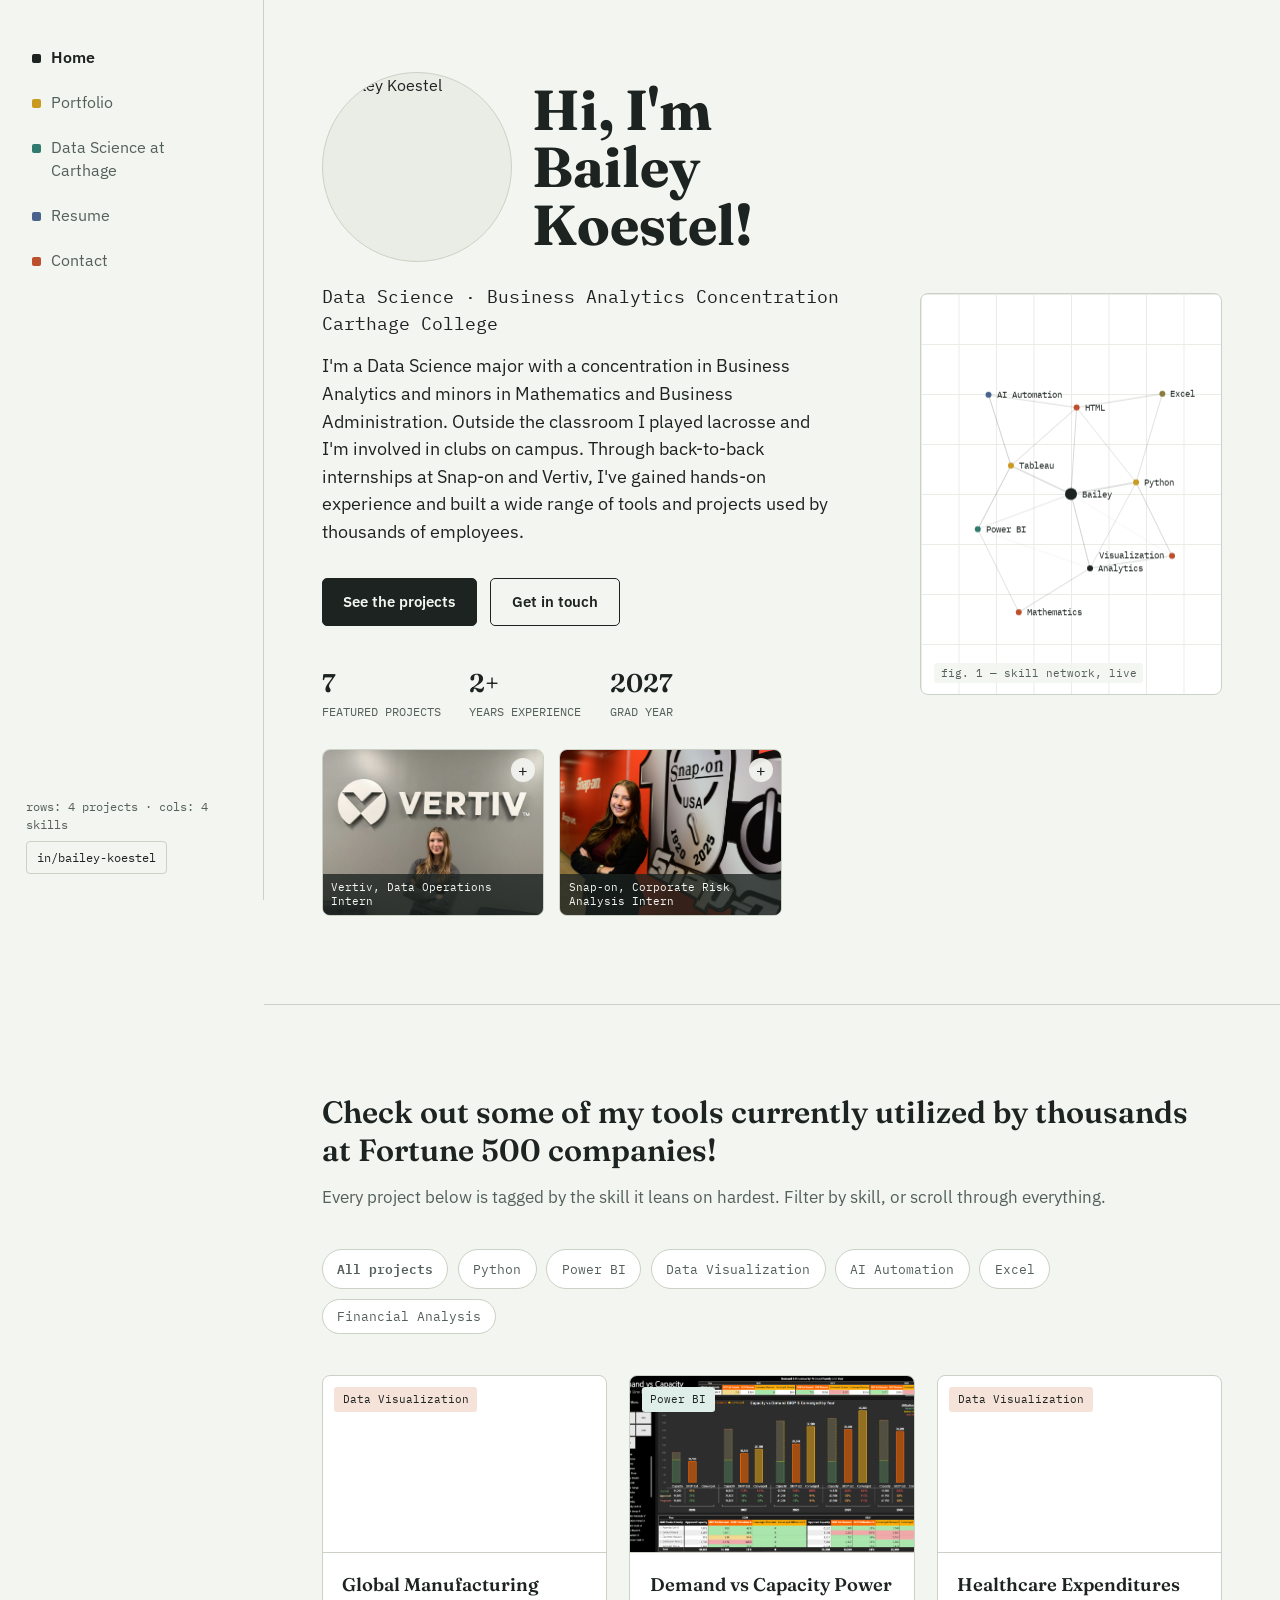
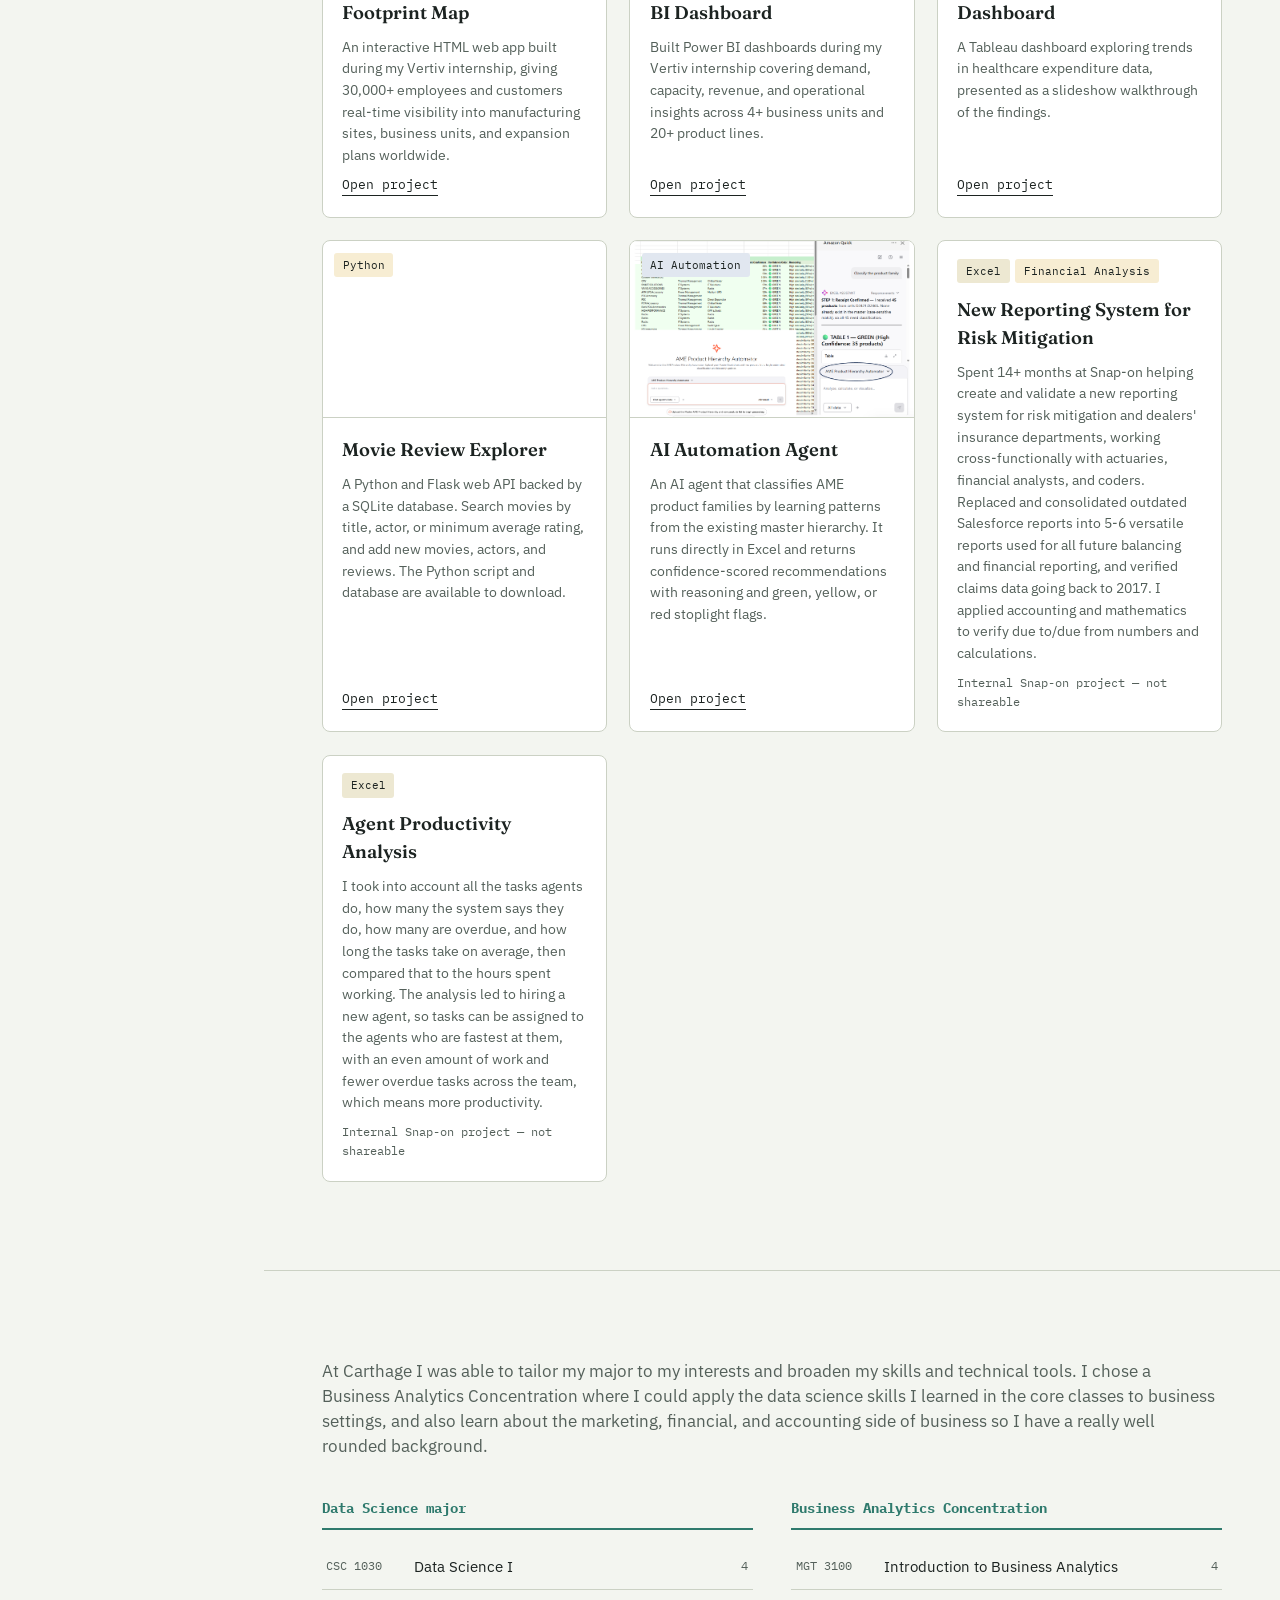
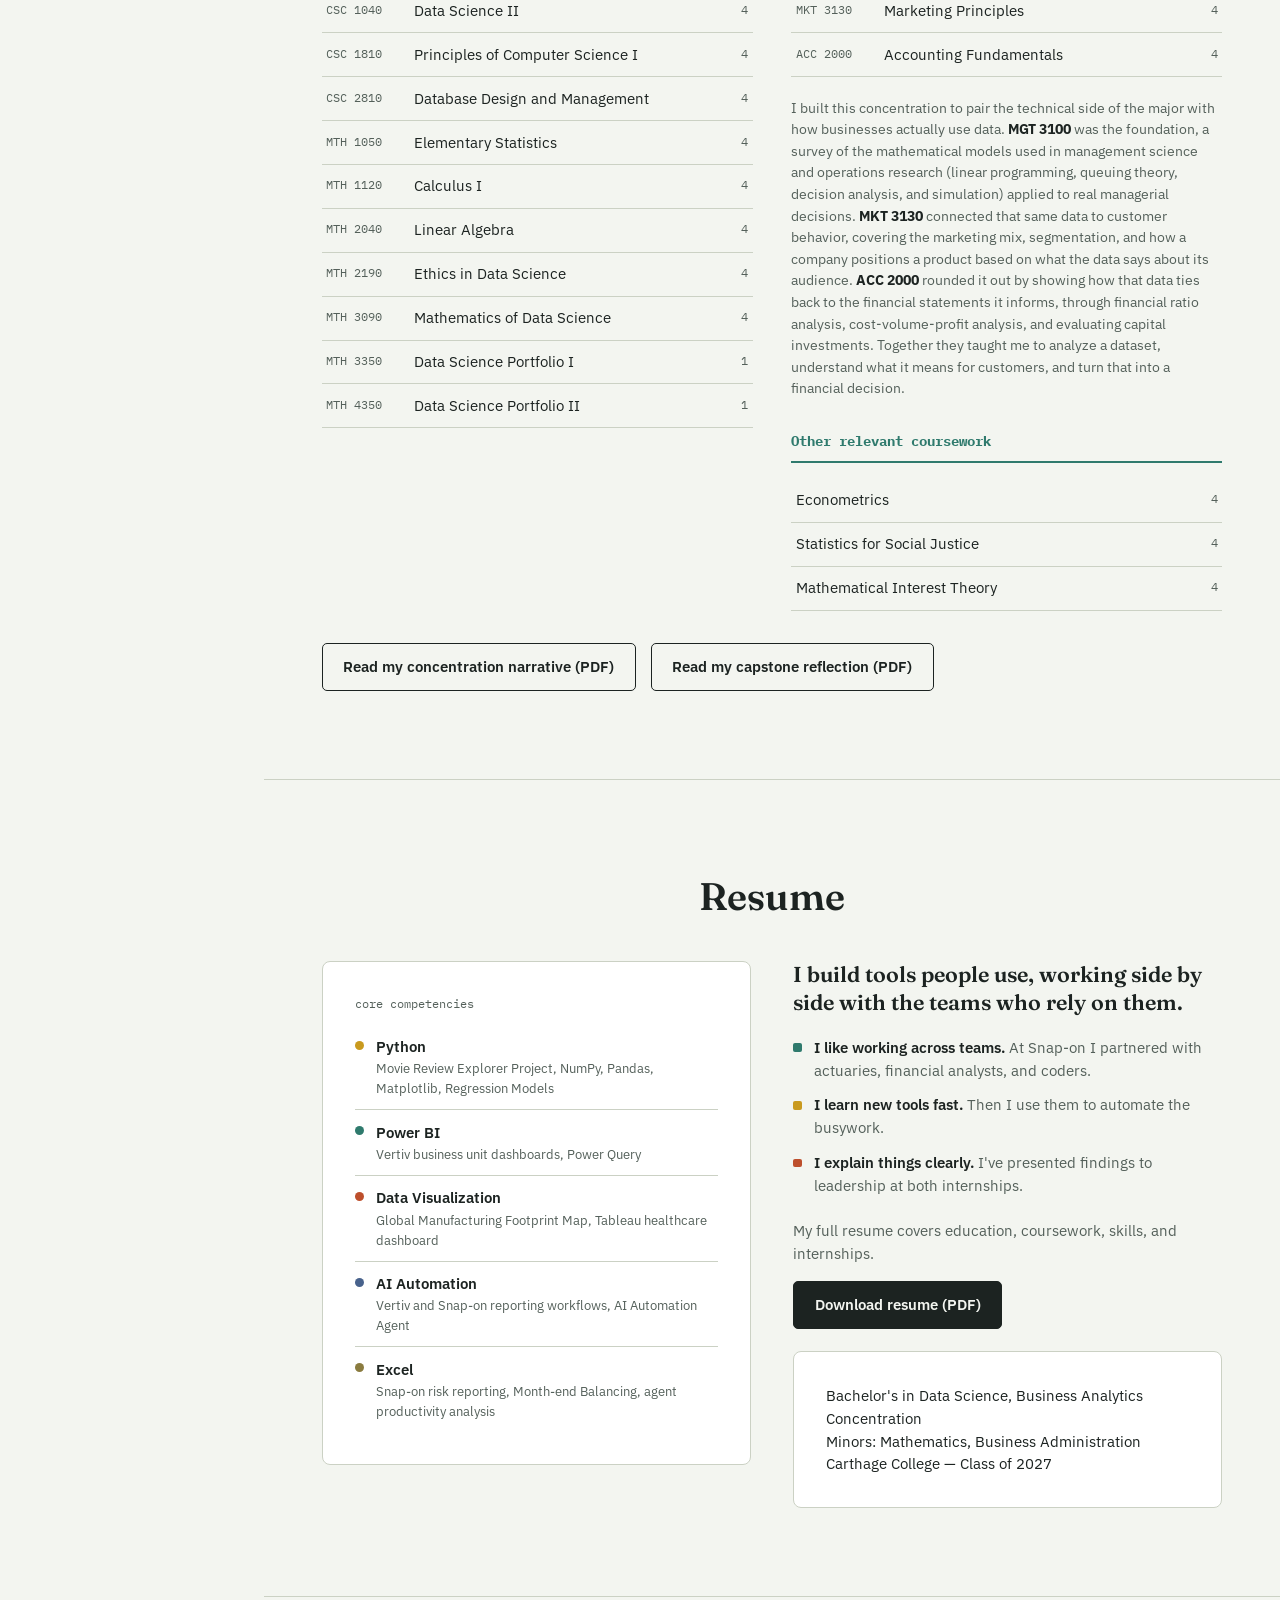
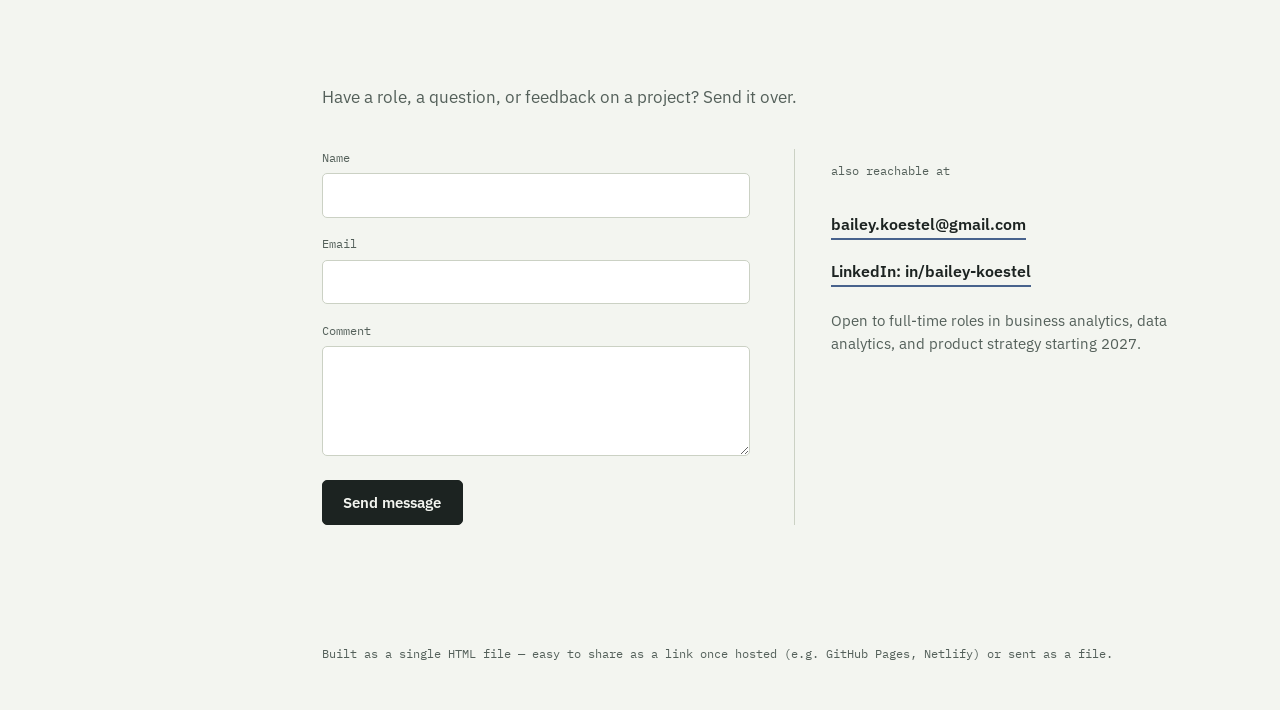
==== commit e583eac3: "Add files via upload" ====
--- a/index.html
+++ b/index.html
@@ -507,6 +507,10 @@
   .project-tag.Data-Visualization{background:var(--rust-bg);}
   .project-tag.AI-Automation{background:var(--slate-bg);}
   .project-tag.Excel{background:var(--olive-bg);}
+  .project-tag.Financial-Analysis{background:var(--gold-bg);}
+  .project-tags{position:absolute; top:0.7rem; left:0.7rem; right:0.7rem; display:flex; flex-wrap:wrap; gap:0.35rem;}
+  .project-tags .project-tag{position:static;}
+  .project-tags.inline{position:static; margin-bottom:0.2rem;}
 
   .project-body{
     padding:1.1rem 1.2rem 1.3rem;
@@ -868,13 +872,12 @@
         <button class="chip" data-skill="Data Visualization">Data Visualization</button>
         <button class="chip" data-skill="AI Automation">AI Automation</button>
         <button class="chip" data-skill="Excel">Excel</button>
+        <button class="chip" data-skill="Financial Analysis">Financial Analysis</button>
       </div>
 
       <div class="project-grid" id="projectGrid">
         <!-- project cards injected by JS from PROJECTS array -->
       </div>
-
-      <p class="edit-note">Edit note: the Global Manufacturing Footprint Map card still has its link set to "#" until its HTML page is added, and the Manufacturing Map, Healthcare, and Movie Review cards still use temporary stock photos. Swap each img in the PROJECTS array (bottom of the file) for a real screenshot when you have one.</p>
     </section>
 
     <section id="carthage">
@@ -1018,52 +1021,50 @@
 const PROJECTS = [
   {
     title: "Global Manufacturing Footprint Map",
-    skill: "Data Visualization",
+    skills: ["Data Visualization"],
     desc: "An interactive HTML web app built during my Vertiv internship, giving 30,000+ employees and customers real-time visibility into manufacturing sites, business units, and expansion plans worldwide.",
     img: "https://images.unsplash.com/photo-1581091870622-1e6c7c8c8f7c?q=80&w=800&auto=format&fit=crop",
     link: "#"
   },
   {
-    title: "Business Unit Performance Dashboard",
-    skill: "Power BI",
+    title: "Demand vs Capacity Power BI Dashboard",
+    skills: ["Power BI"],
     desc: "Built Power BI dashboards during my Vertiv internship covering demand, capacity, revenue, and operational insights across 4+ business units and 20+ product lines.",
-    img: "projects/vertiv-powerbi/1.png",
+    img: "projects/vertiv-powerbi/5.png",
     link: "projects/vertiv-powerbi/"
   },
   {
     title: "Healthcare Expenditures Dashboard",
-    skill: "Data Visualization",
+    skills: ["Data Visualization"],
     desc: "A Tableau dashboard exploring trends in healthcare expenditure data, presented as a slideshow walkthrough of the findings.",
     img: "https://images.unsplash.com/photo-1576091160399-112ba8d25d1d?q=80&w=800&auto=format&fit=crop",
     link: "https://docs.google.com/presentation/d/e/2PACX-1vTDVoLCt5UIBl6a4gAsbYmMPsLs-9i9fL7uQKJAGLOVfwNb-Pt54HsQxD4EB0_zv85otw5rbqh_4CL0/pub?start=false&loop=false&delayms=3000"
   },
   {
     title: "Movie Review Explorer",
-    skill: "Python",
-    desc: "A Python project that pulls movie review data from an API into a SQLite database, then analyzes it with Pandas, NumPy, Matplotlib, and regression models. The Python script and database are available to download.",
+    skills: ["Python"],
+    desc: "A Python and Flask web API backed by a SQLite database. Search movies by title, actor, or minimum average rating, and add new movies, actors, and reviews. The Python script and database are available to download.",
     img: "https://images.unsplash.com/photo-1551288049-bebda4e38f71?q=80&w=800&auto=format&fit=crop",
     link: "projects/movie-review-explorer/"
   },
   {
     title: "AI Automation Agent",
-    skill: "AI Automation",
+    skills: ["AI Automation"],
     desc: "An AI agent that classifies AME product families by learning patterns from the existing master hierarchy. It runs directly in Excel and returns confidence-scored recommendations with reasoning and green, yellow, or red stoplight flags.",
     img: "projects/ai-agent/AI_Agent.png",
     link: "projects/ai-agent/"
   },
   {
     title: "New Reporting System for Risk Mitigation",
-    skill: "Excel",
-    desc: "Spent 14+ months at Snap-on helping create and validate a new reporting system for risk mitigation and dealers' insurance departments, working cross-functionally with actuaries, financial analysts, and coders. Replaced and consolidated outdated Salesforce reports into 5-6 versatile reports used for all future balancing and financial reporting, and verified claims data going back to 2017.",
-    img: "https://images.unsplash.com/photo-1460925897917-a2c11e0a1bd1?q=80&w=800&auto=format&fit=crop",
+    skills: ["Excel", "Financial Analysis"],
+    desc: "Spent 14+ months at Snap-on helping create and validate a new reporting system for risk mitigation and dealers' insurance departments, working cross-functionally with actuaries, financial analysts, and coders. Replaced and consolidated outdated Salesforce reports into 5-6 versatile reports used for all future balancing and financial reporting, and verified claims data going back to 2017. I applied accounting and mathematics to verify due to/due from numbers and calculations.",
     link: null,
     note: "Internal Snap-on project — not shareable"
   },
   {
     title: "Agent Productivity Analysis",
-    skill: "Excel",
-    desc: "Analyzed agents' hours to see how productive each was and whether an additional agent was needed to cover all the tasks and hours.",
-    img: "https://images.unsplash.com/photo-1554224155-6726b3ff858f?q=80&w=800&auto=format&fit=crop",
+    skills: ["Excel"],
+    desc: "I took into account all the tasks agents do, how many the system says they do, how many are overdue, and how long the tasks take on average, then compared that to the hours spent working. The analysis led to hiring a new agent, so tasks can be assigned to the agents who are fastest at them, with an even amount of work and fewer overdue tasks across the team, which means more productivity.",
     link: null,
     note: "Internal Snap-on project — not shareable"
   }
@@ -1077,14 +1078,15 @@
 function renderProjects(filter){
   const grid = document.getElementById('projectGrid');
   grid.innerHTML = '';
-  PROJECTS.filter(p => filter === 'all' || p.skill === filter).forEach(p => {
+  PROJECTS.filter(p => filter === 'all' || p.skills.includes(filter)).forEach(p => {
     const card = document.createElement('div');
     card.className = 'project-card';
+    const tags = `<div class="project-tags${p.img ? '' : ' inline'}">` +
+      p.skills.map(k => `<span class="project-tag ${slug(k)}">${k}</span>`).join('') + `</div>`;
     card.innerHTML = `
-      <div class="project-thumb" style="background-image:url('${p.img}')">
-        <span class="project-tag ${slug(p.skill)}">${p.skill}</span>
-      </div>
+      ${p.img ? `<div class="project-thumb" style="background-image:url('${p.img}')">${tags}</div>` : ''}
       <div class="project-body">
+        ${p.img ? '' : tags}
         <h3>${p.title}</h3>
         <p>${p.desc}</p>
         ${p.link
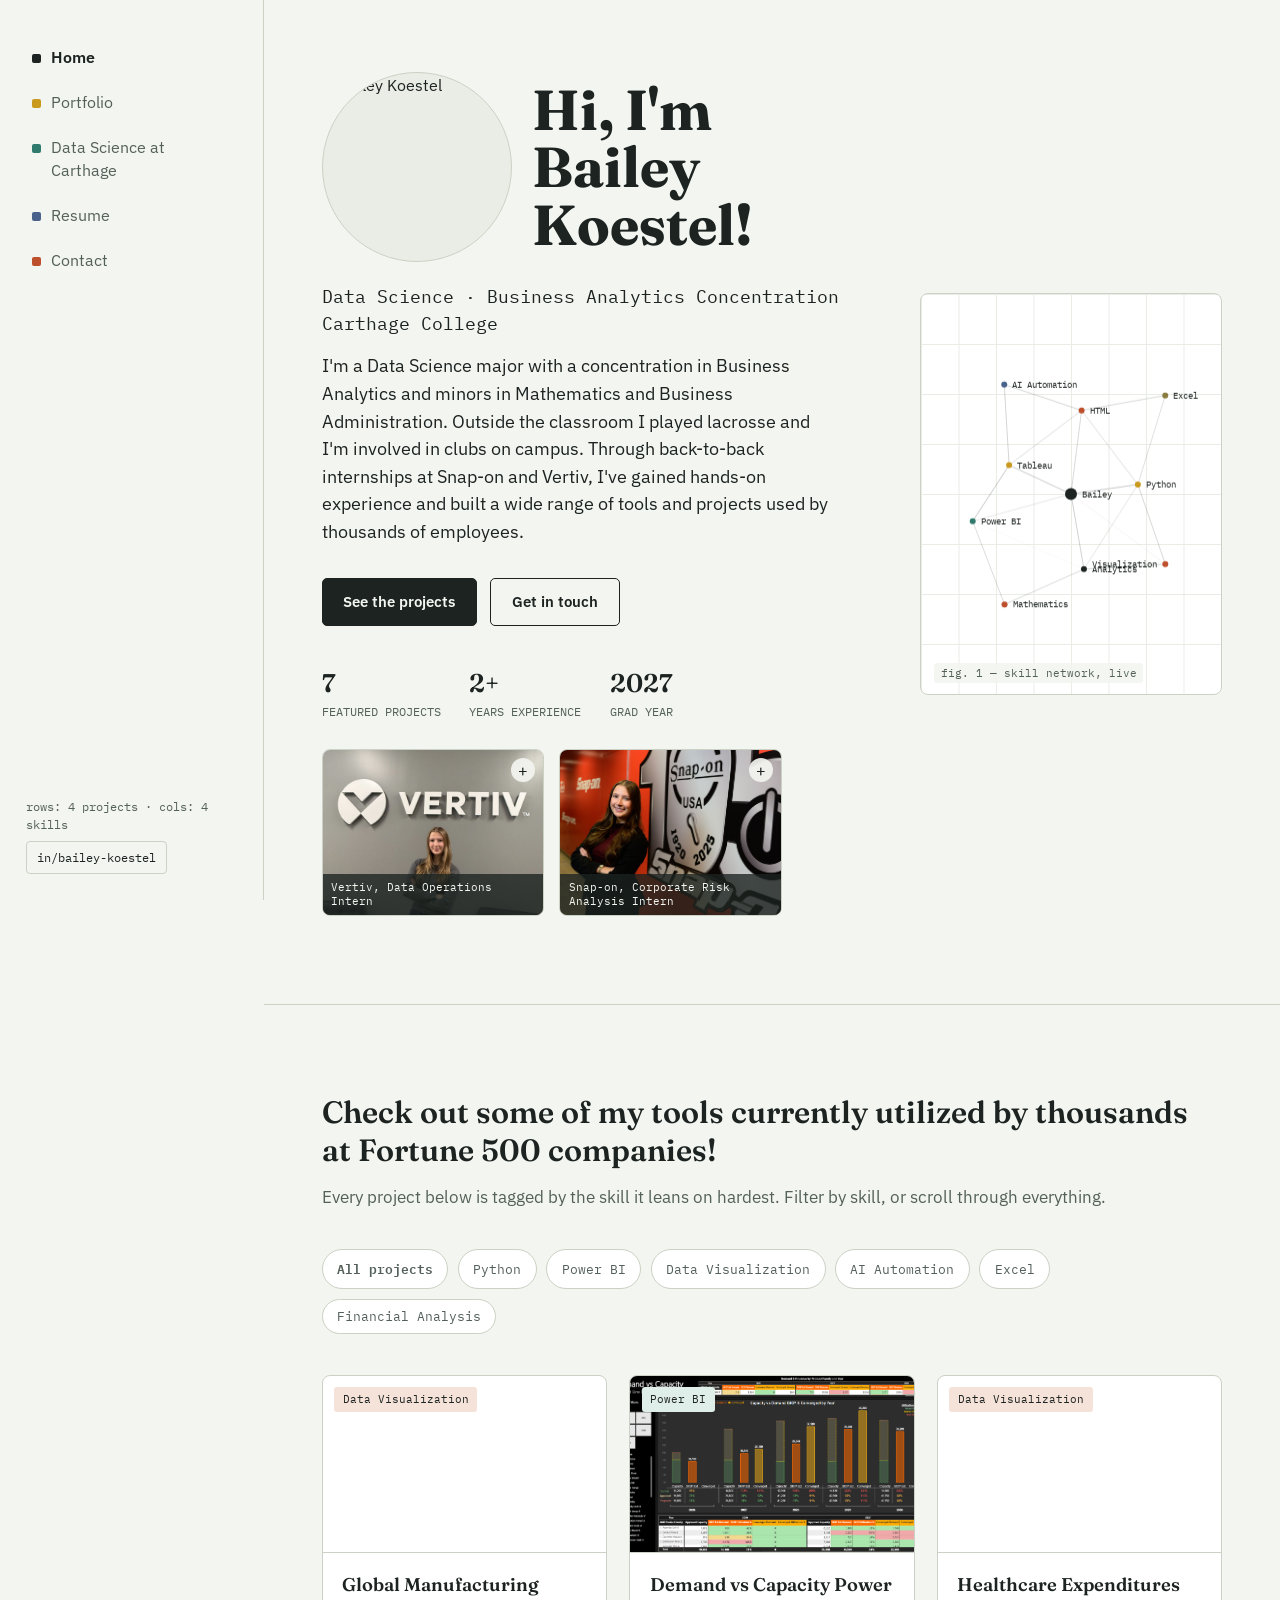
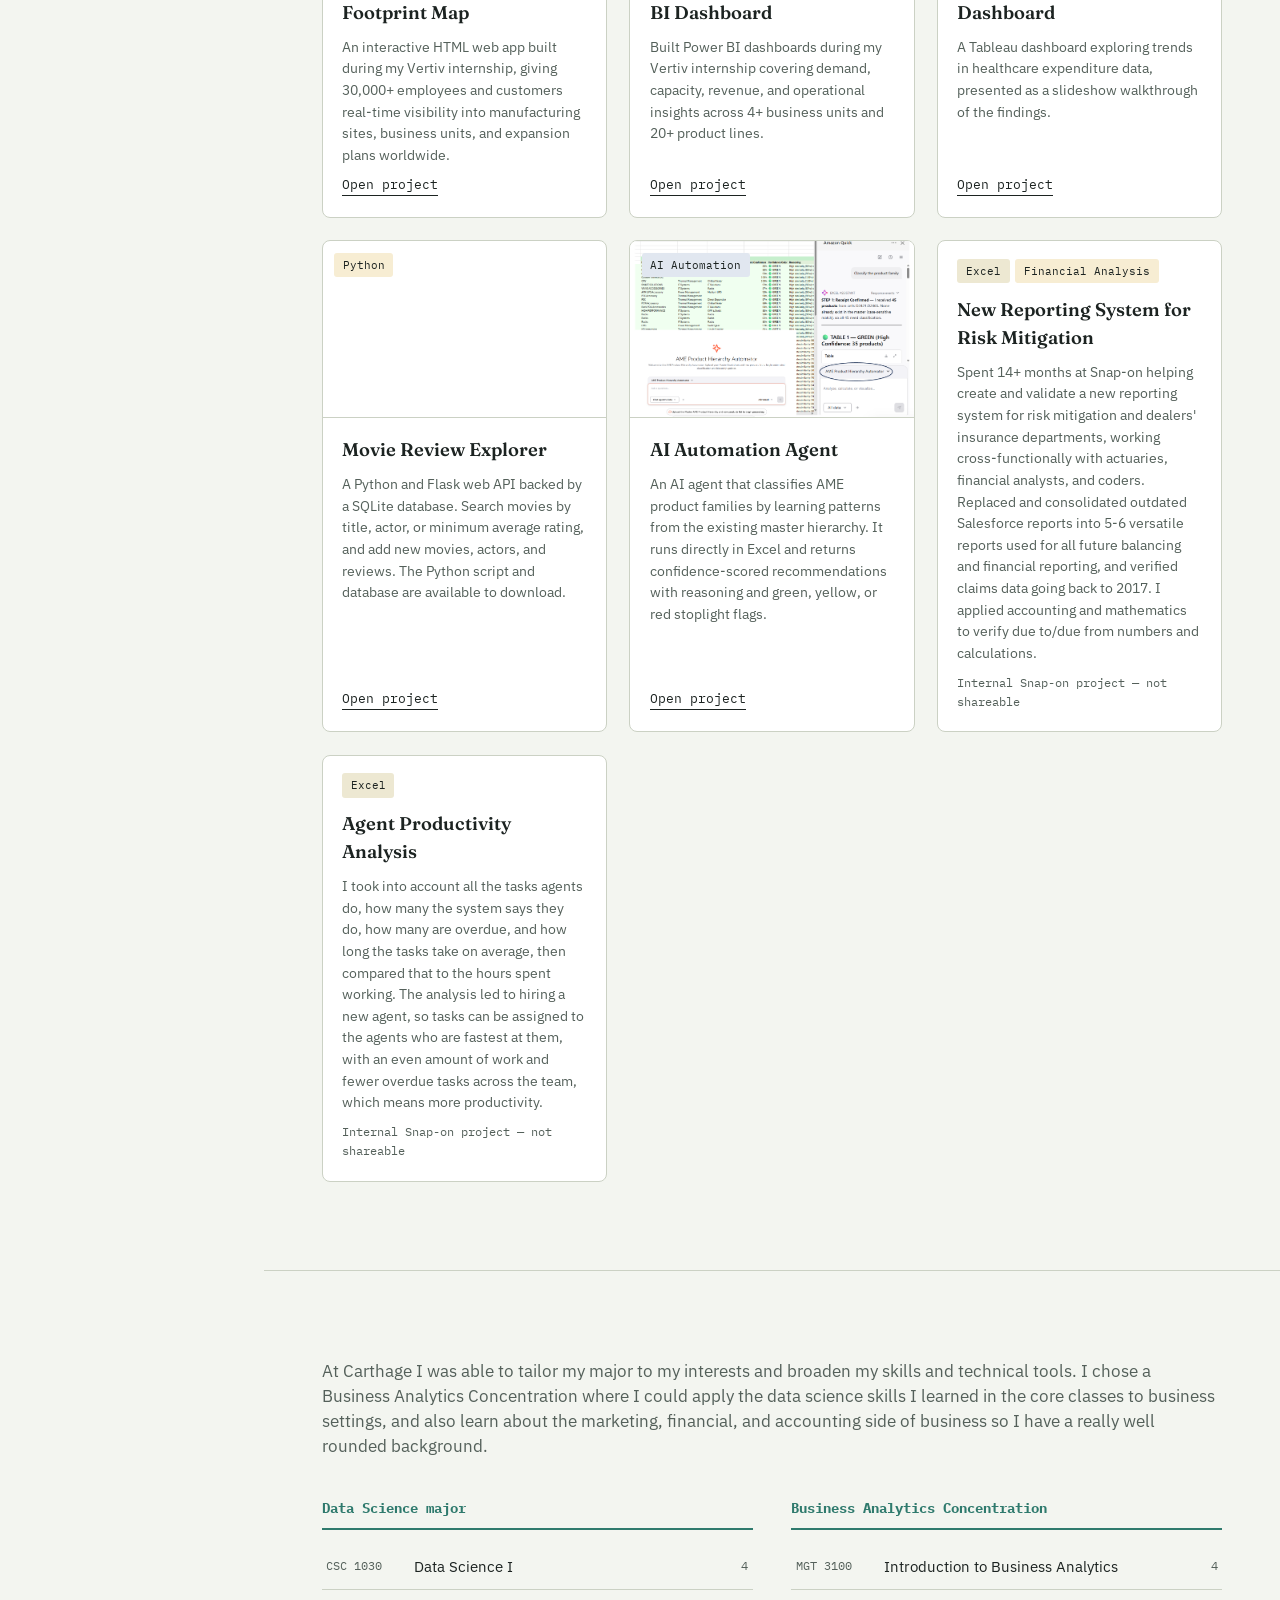
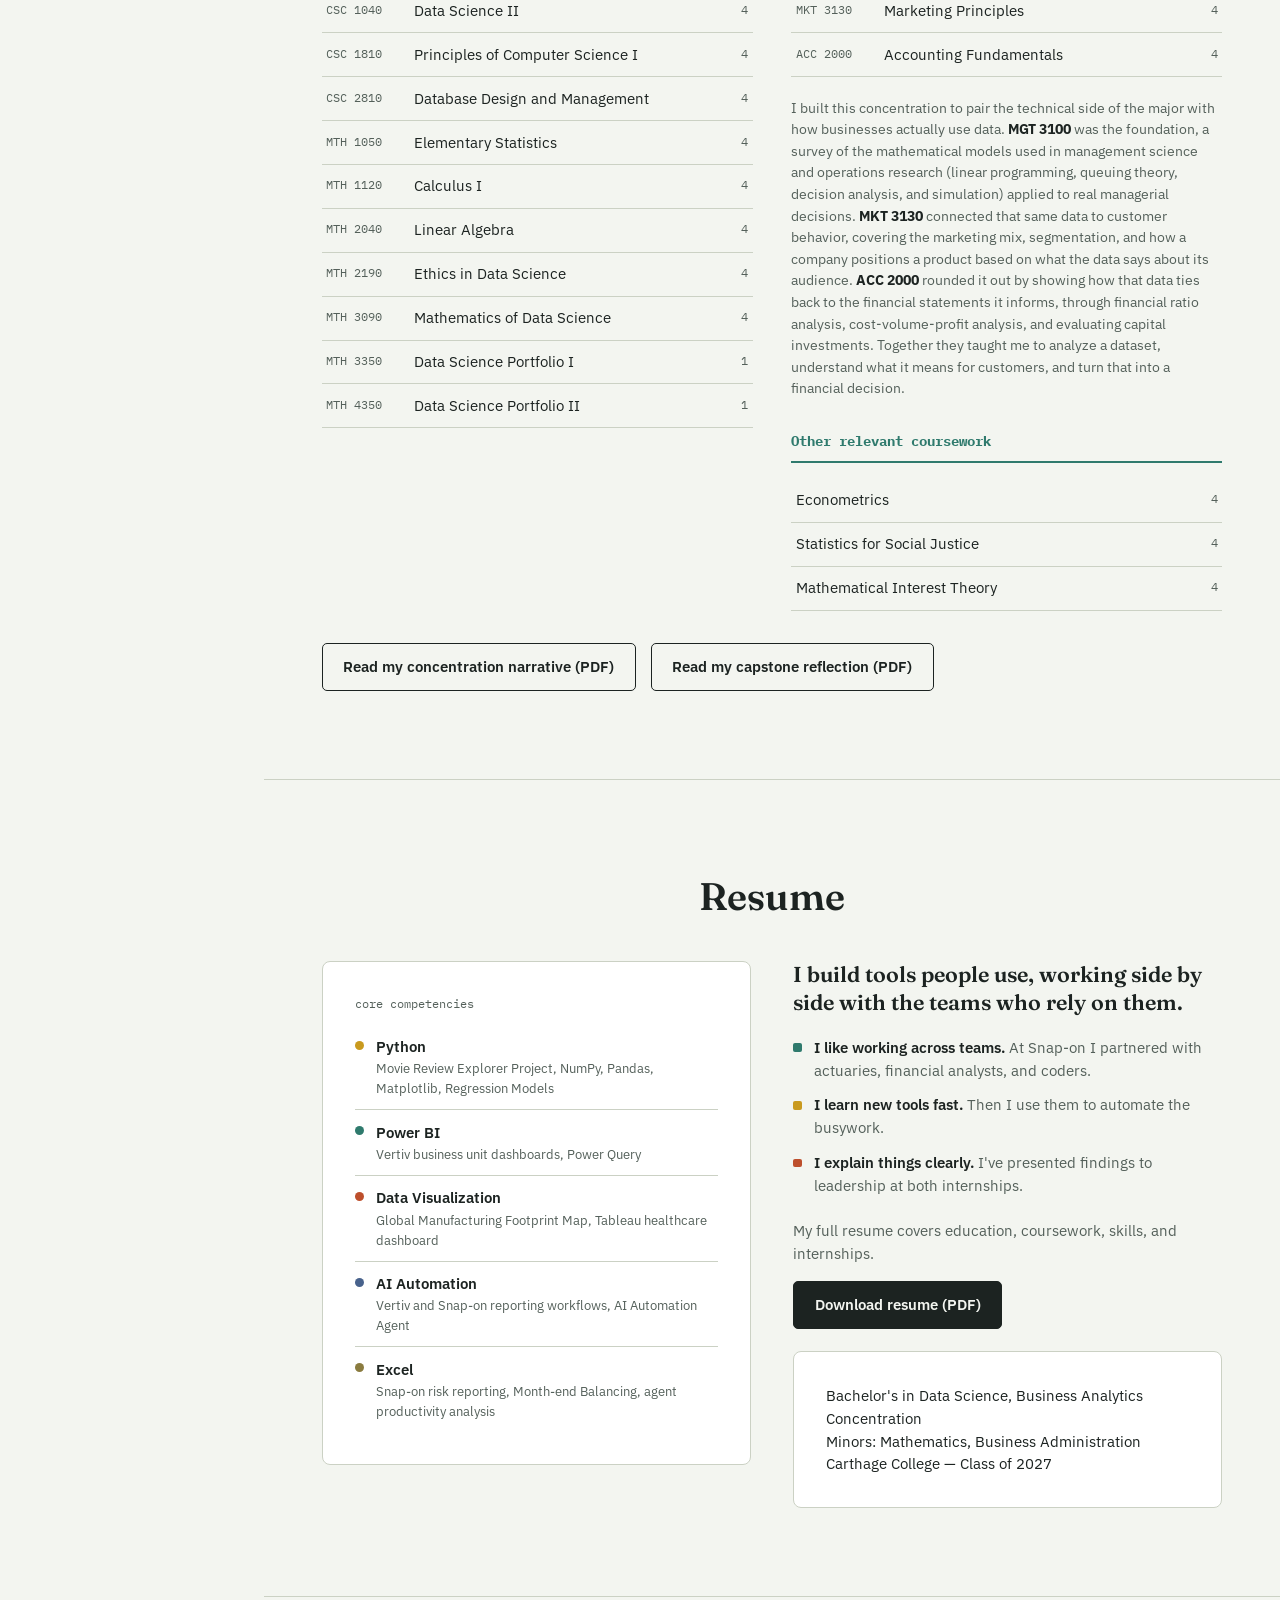
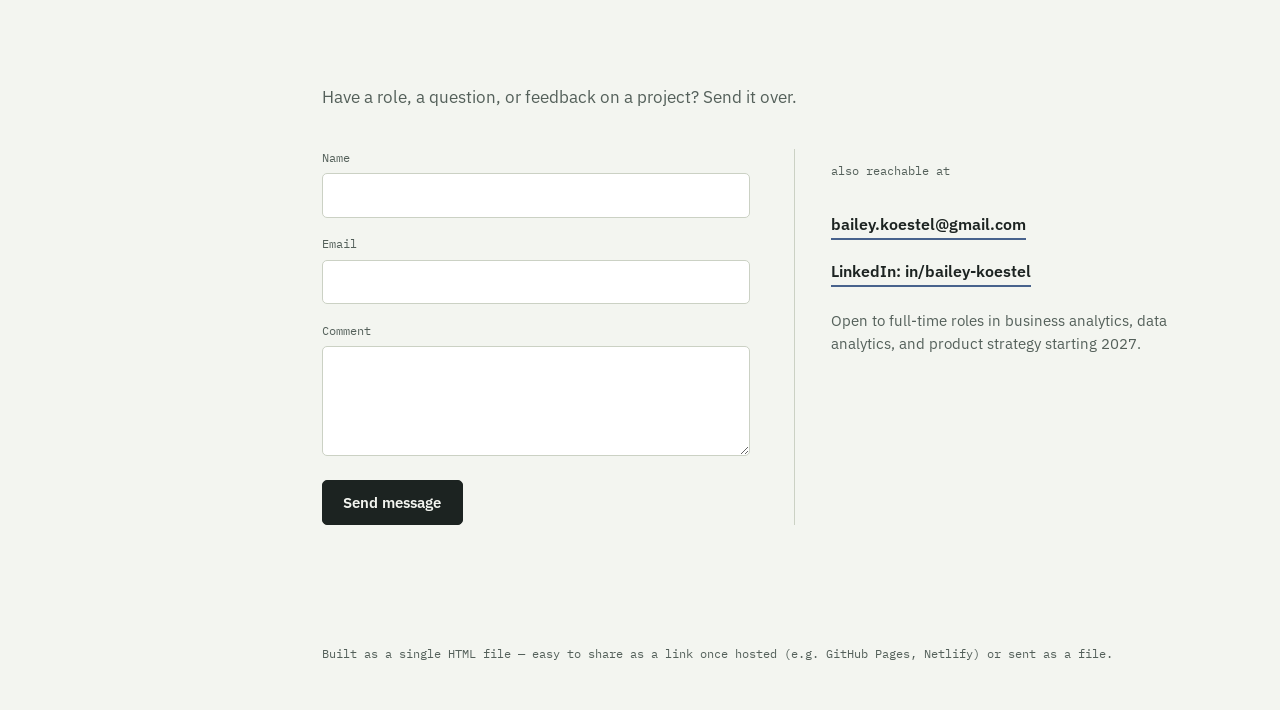
==== commit 0dfb9178: "Update index.html" ====
--- a/index.html
+++ b/index.html
@@ -1023,8 +1023,8 @@
     title: "Global Manufacturing Footprint Map",
     skills: ["Data Visualization"],
     desc: "An interactive HTML web app built during my Vertiv internship, giving 30,000+ employees and customers real-time visibility into manufacturing sites, business units, and expansion plans worldwide.",
-    img: "https://images.unsplash.com/photo-1581091870622-1e6c7c8c8f7c?q=80&w=800&auto=format&fit=crop",
-    link: "#"
+    img: "footprint.png",
+    link: "projects/manufacturing-map/index.html"
   },
   {
     title: "Demand vs Capacity Power BI Dashboard",
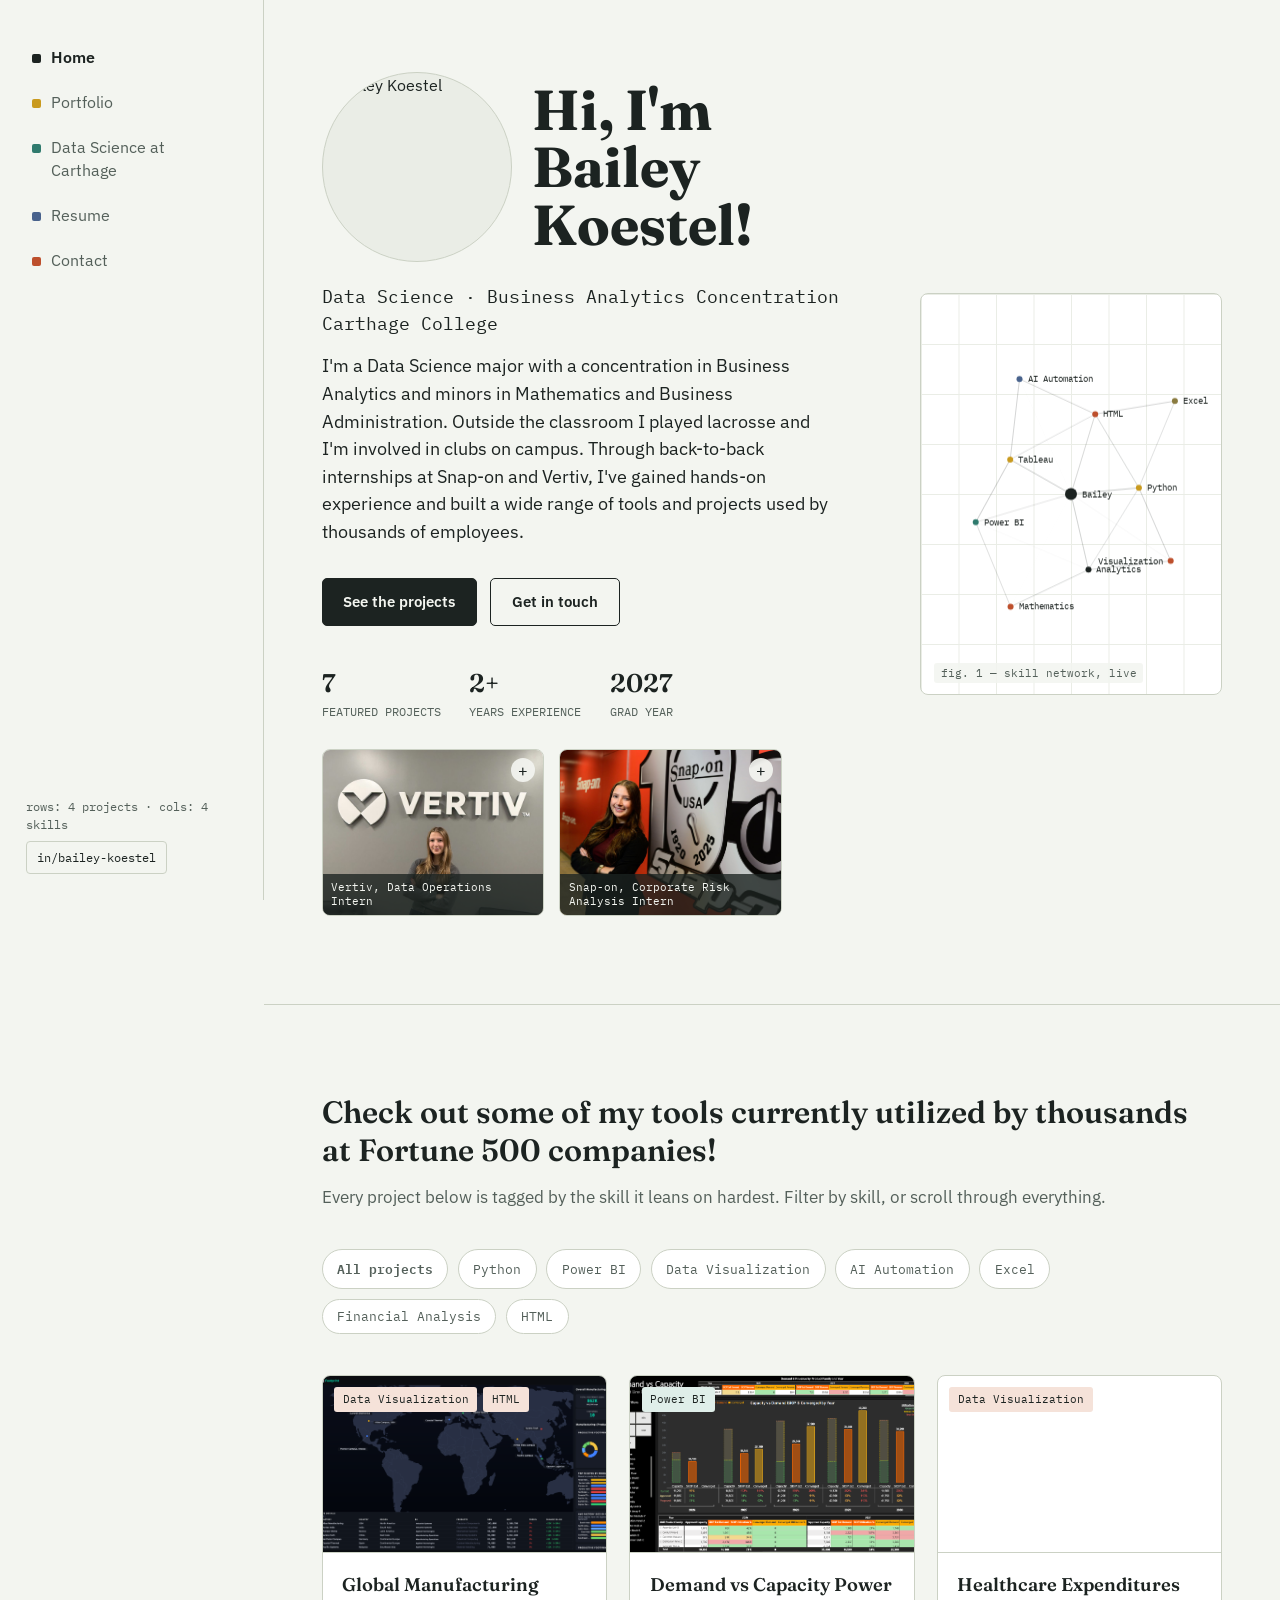
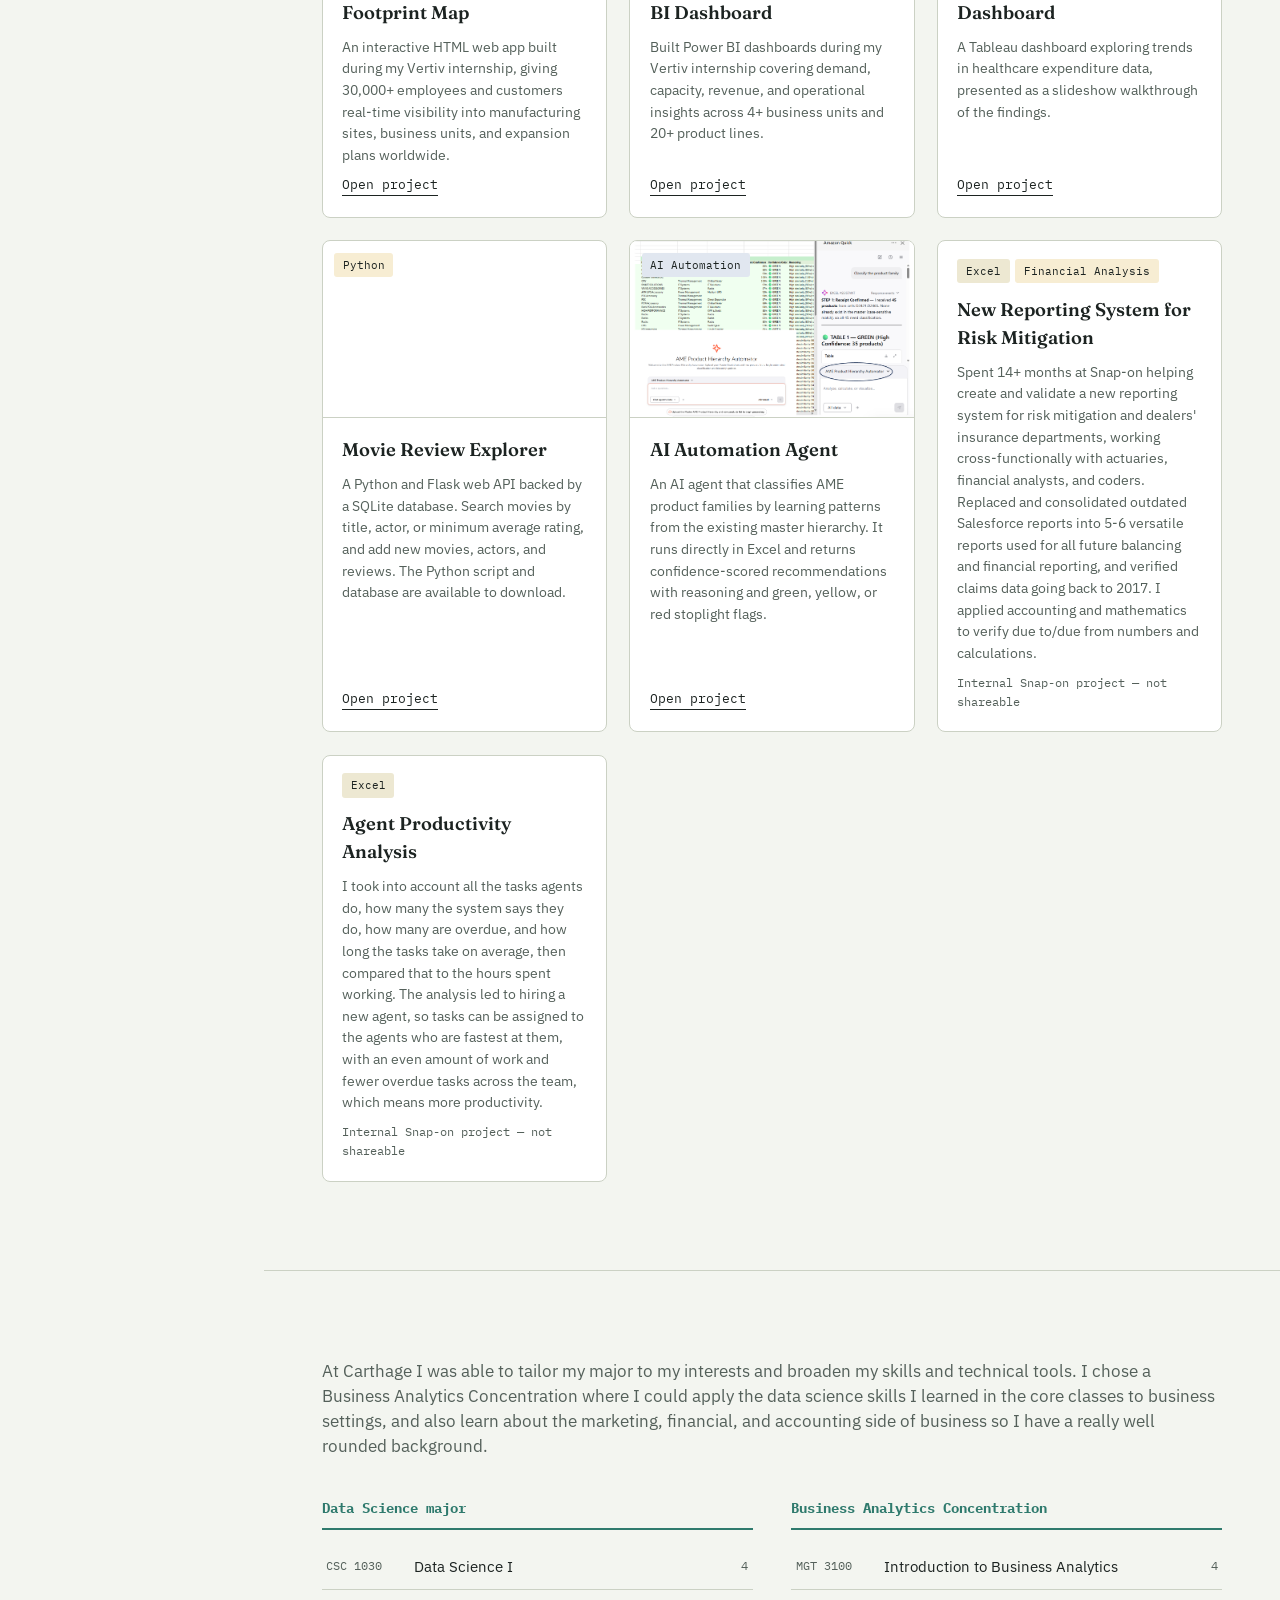
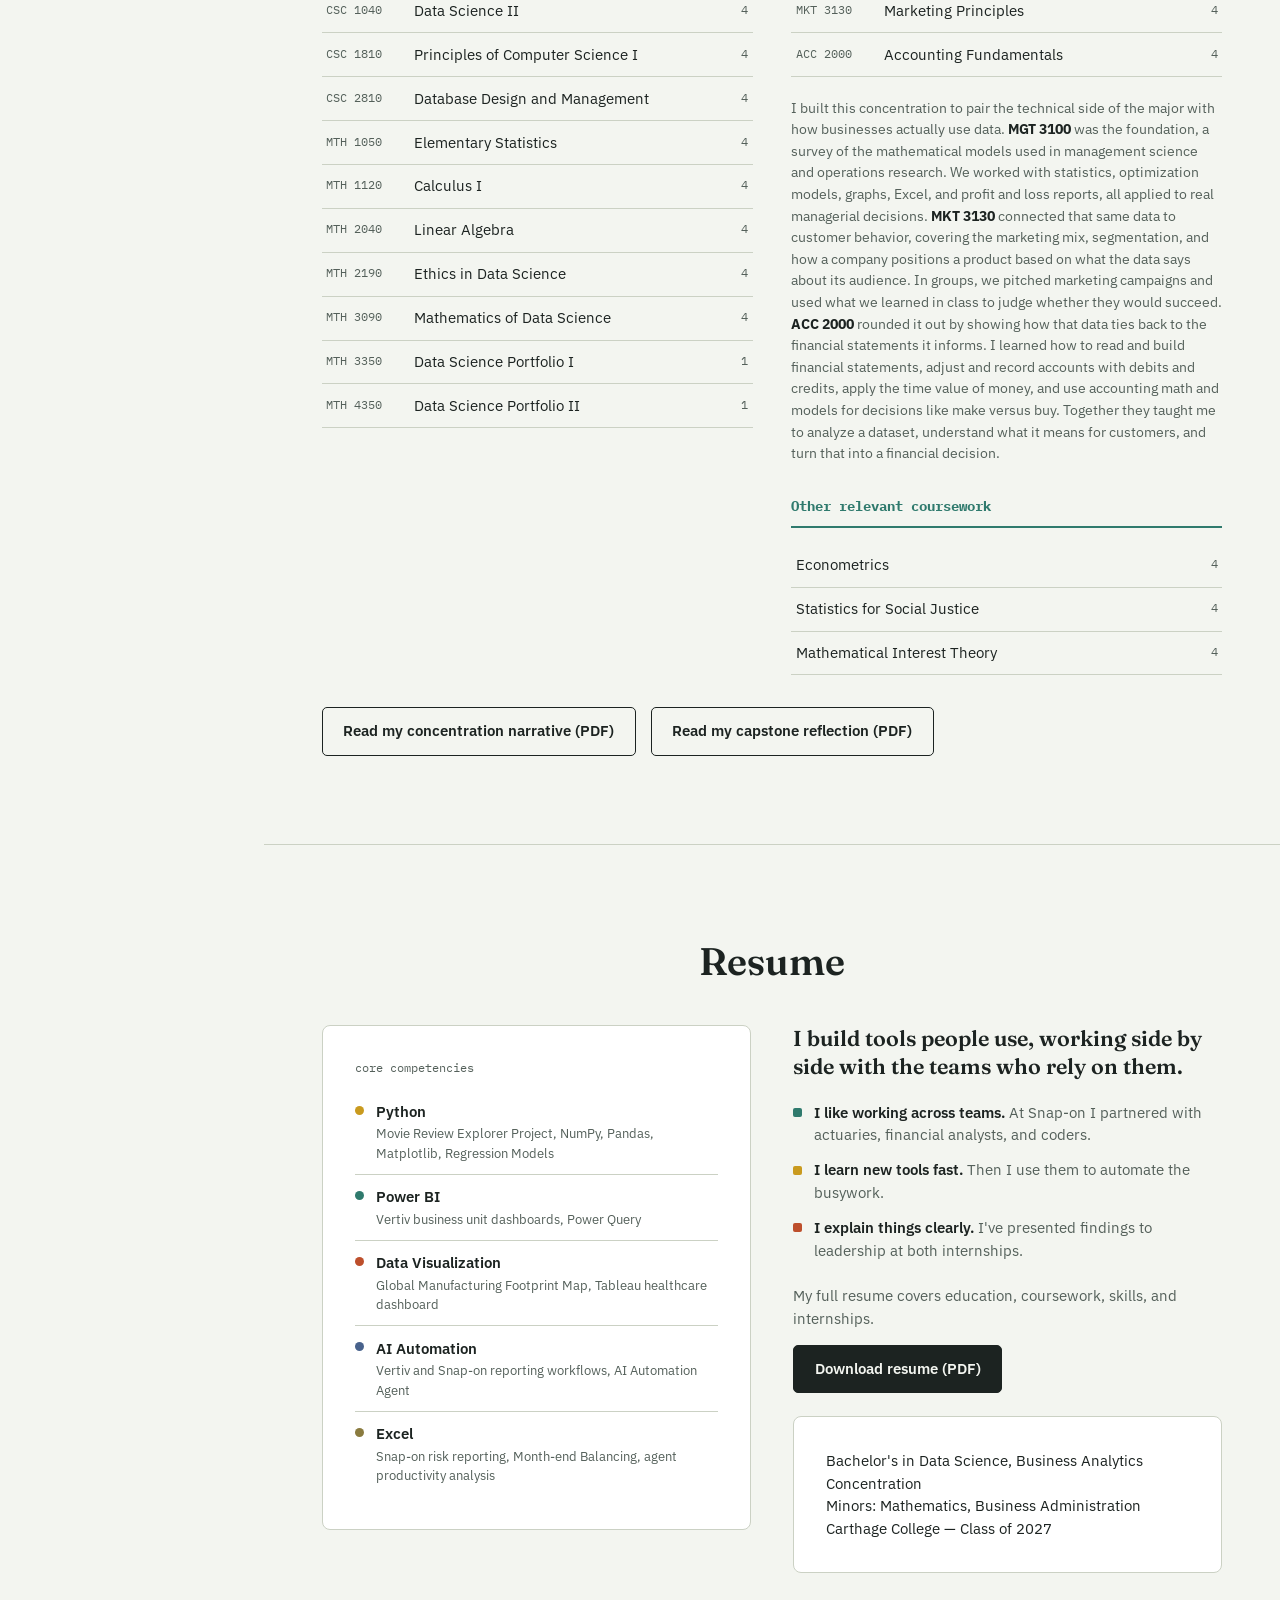
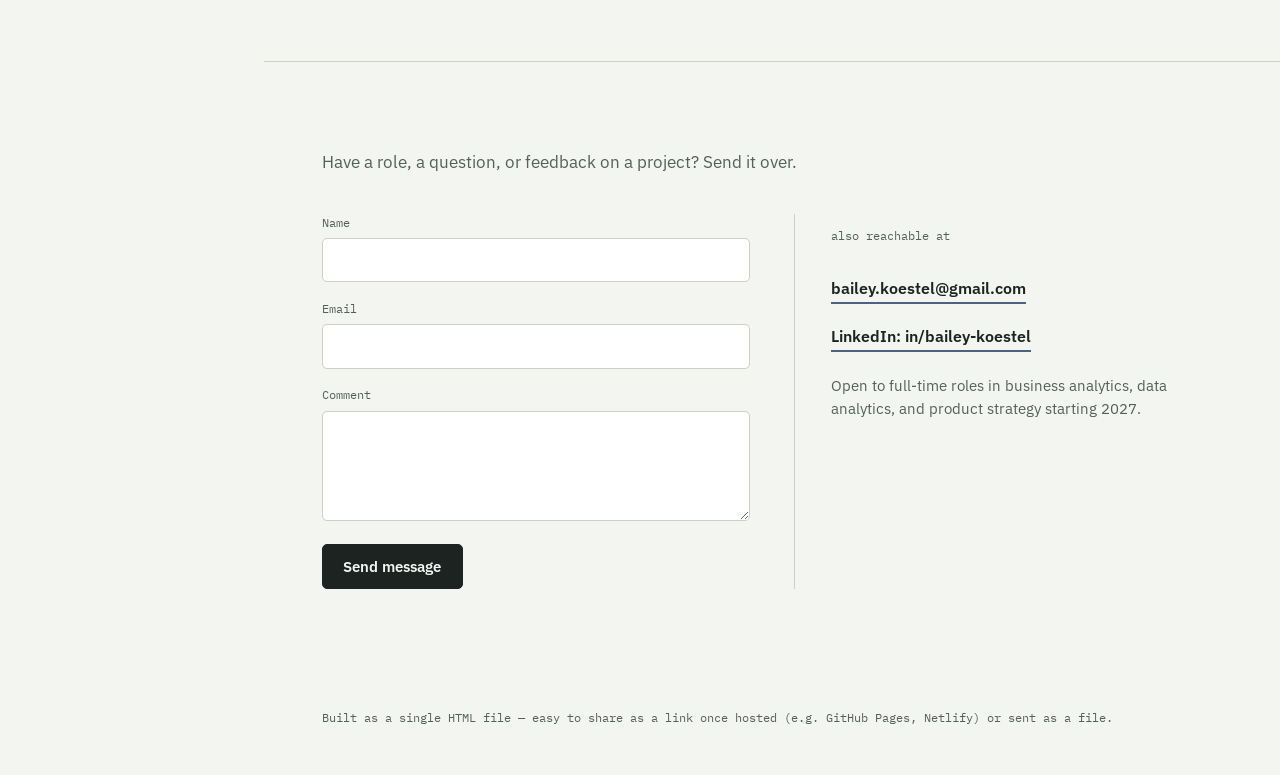
==== commit 94d24aae: "Add files via upload" ====
--- a/index.html
+++ b/index.html
@@ -508,6 +508,7 @@
   .project-tag.AI-Automation{background:var(--slate-bg);}
   .project-tag.Excel{background:var(--olive-bg);}
   .project-tag.Financial-Analysis{background:var(--gold-bg);}
+  .project-tag.HTML{background:var(--rust-bg);}
   .project-tags{position:absolute; top:0.7rem; left:0.7rem; right:0.7rem; display:flex; flex-wrap:wrap; gap:0.35rem;}
   .project-tags .project-tag{position:static;}
   .project-tags.inline{position:static; margin-bottom:0.2rem;}
@@ -873,6 +874,7 @@
         <button class="chip" data-skill="AI Automation">AI Automation</button>
         <button class="chip" data-skill="Excel">Excel</button>
         <button class="chip" data-skill="Financial Analysis">Financial Analysis</button>
+        <button class="chip" data-skill="HTML">HTML</button>
       </div>
 
       <div class="project-grid" id="projectGrid">
@@ -907,7 +909,7 @@
             <tr><td class="code">MKT 3130</td><td>Marketing Principles</td><td class="credits">4</td></tr>
             <tr><td class="code">ACC 2000</td><td>Accounting Fundamentals</td><td class="credits">4</td></tr>
           </table>
-          <p style="font-size:0.9rem; color:var(--ink-soft); margin-top:1.2rem;">I built this concentration to pair the technical side of the major with how businesses actually use data. <strong style="color:var(--ink);">MGT 3100</strong> was the foundation, a survey of the mathematical models used in management science and operations research (linear programming, queuing theory, decision analysis, and simulation) applied to real managerial decisions. <strong style="color:var(--ink);">MKT 3130</strong> connected that same data to customer behavior, covering the marketing mix, segmentation, and how a company positions a product based on what the data says about its audience. <strong style="color:var(--ink);">ACC 2000</strong> rounded it out by showing how that data ties back to the financial statements it informs, through financial ratio analysis, cost-volume-profit analysis, and evaluating capital investments. Together they taught me to analyze a dataset, understand what it means for customers, and turn that into a financial decision.</p>
+          <p style="font-size:0.9rem; color:var(--ink-soft); margin-top:1.2rem;">I built this concentration to pair the technical side of the major with how businesses actually use data. <strong style="color:var(--ink);">MGT 3100</strong> was the foundation, a survey of the mathematical models used in management science and operations research. We worked with statistics, optimization models, graphs, Excel, and profit and loss reports, all applied to real managerial decisions. <strong style="color:var(--ink);">MKT 3130</strong> connected that same data to customer behavior, covering the marketing mix, segmentation, and how a company positions a product based on what the data says about its audience. In groups, we pitched marketing campaigns and used what we learned in class to judge whether they would succeed. <strong style="color:var(--ink);">ACC 2000</strong> rounded it out by showing how that data ties back to the financial statements it informs. I learned how to read and build financial statements, adjust and record accounts with debits and credits, apply the time value of money, and use accounting math and models for decisions like make versus buy. Together they taught me to analyze a dataset, understand what it means for customers, and turn that into a financial decision.</p>
           <h3 style="margin-top:2rem;">Other relevant coursework</h3>
           <table class="course-table">
             <tr><td>Econometrics</td><td class="credits">4</td></tr>
@@ -1021,7 +1023,7 @@
 const PROJECTS = [
   {
     title: "Global Manufacturing Footprint Map",
-    skills: ["Data Visualization"],
+    skills: ["Data Visualization", "HTML"],
     desc: "An interactive HTML web app built during my Vertiv internship, giving 30,000+ employees and customers real-time visibility into manufacturing sites, business units, and expansion plans worldwide.",
     img: "footprint.png",
     link: "projects/manufacturing-map/index.html"
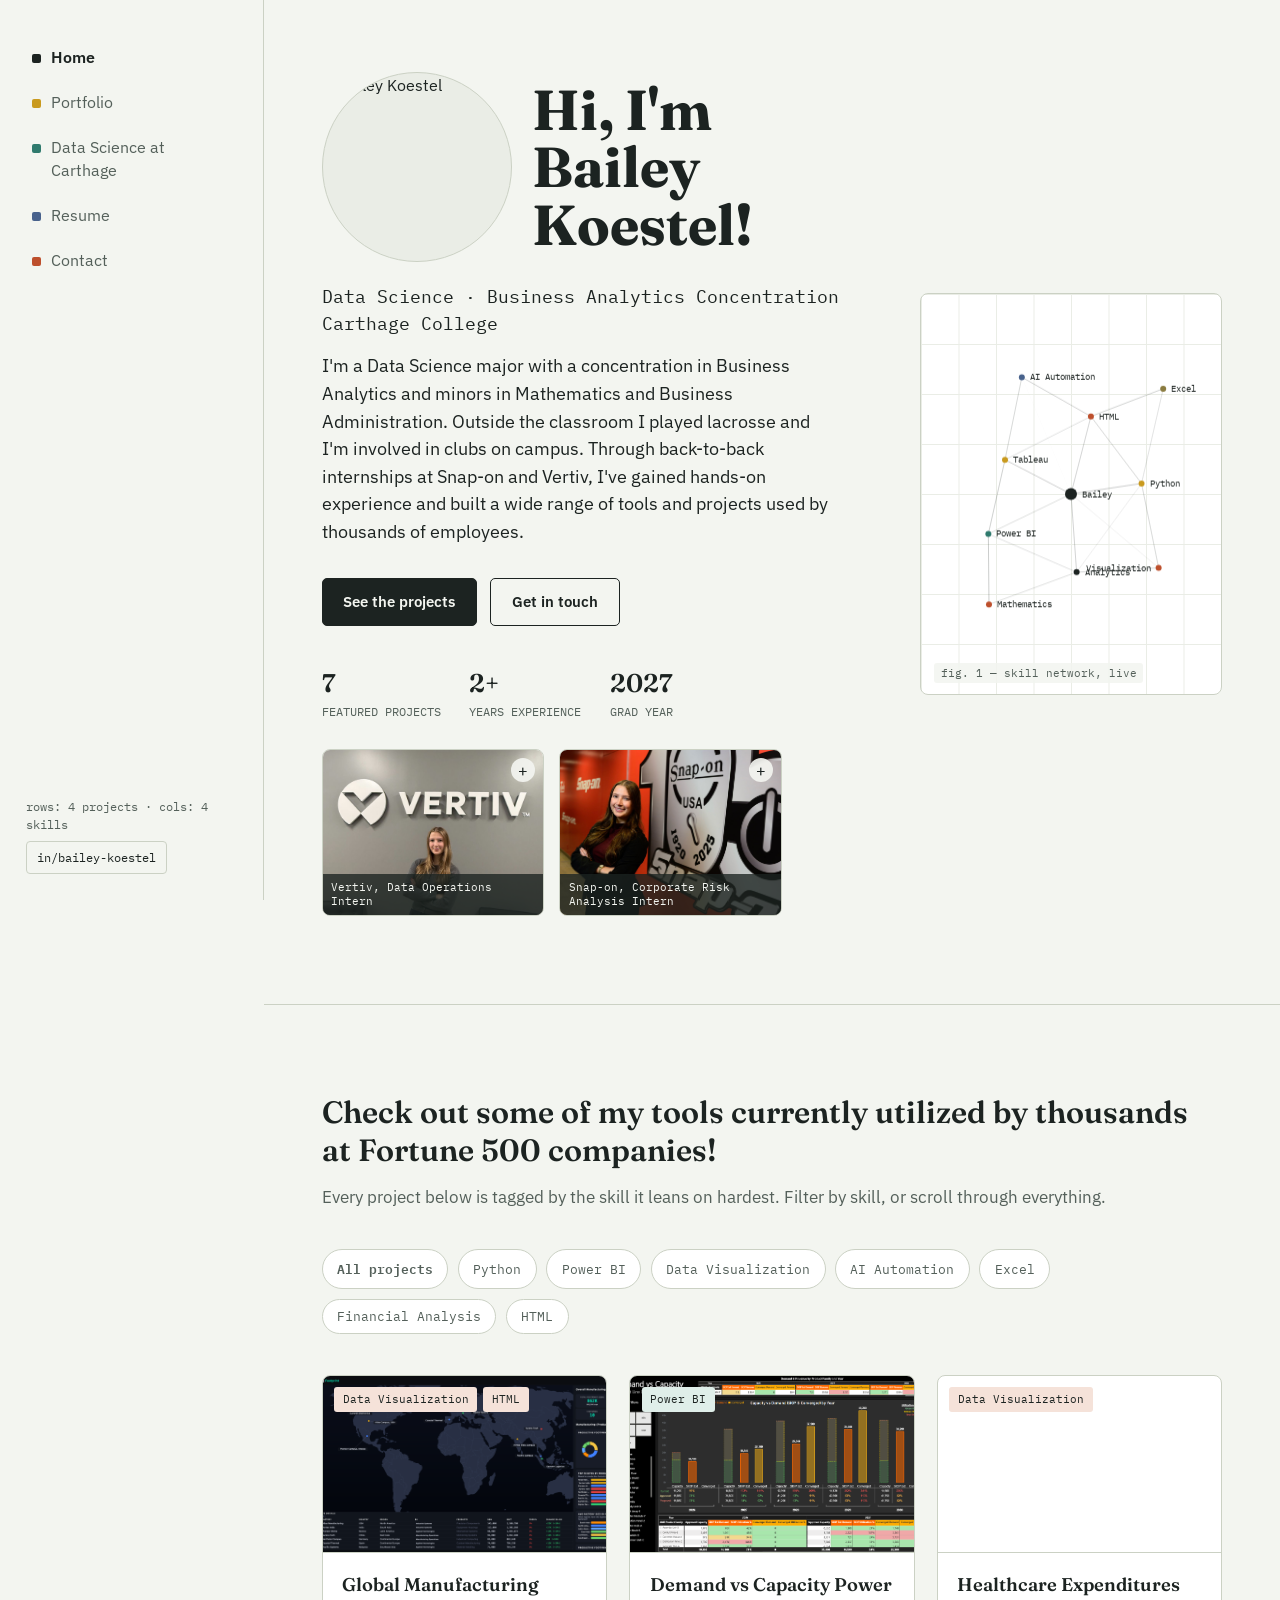
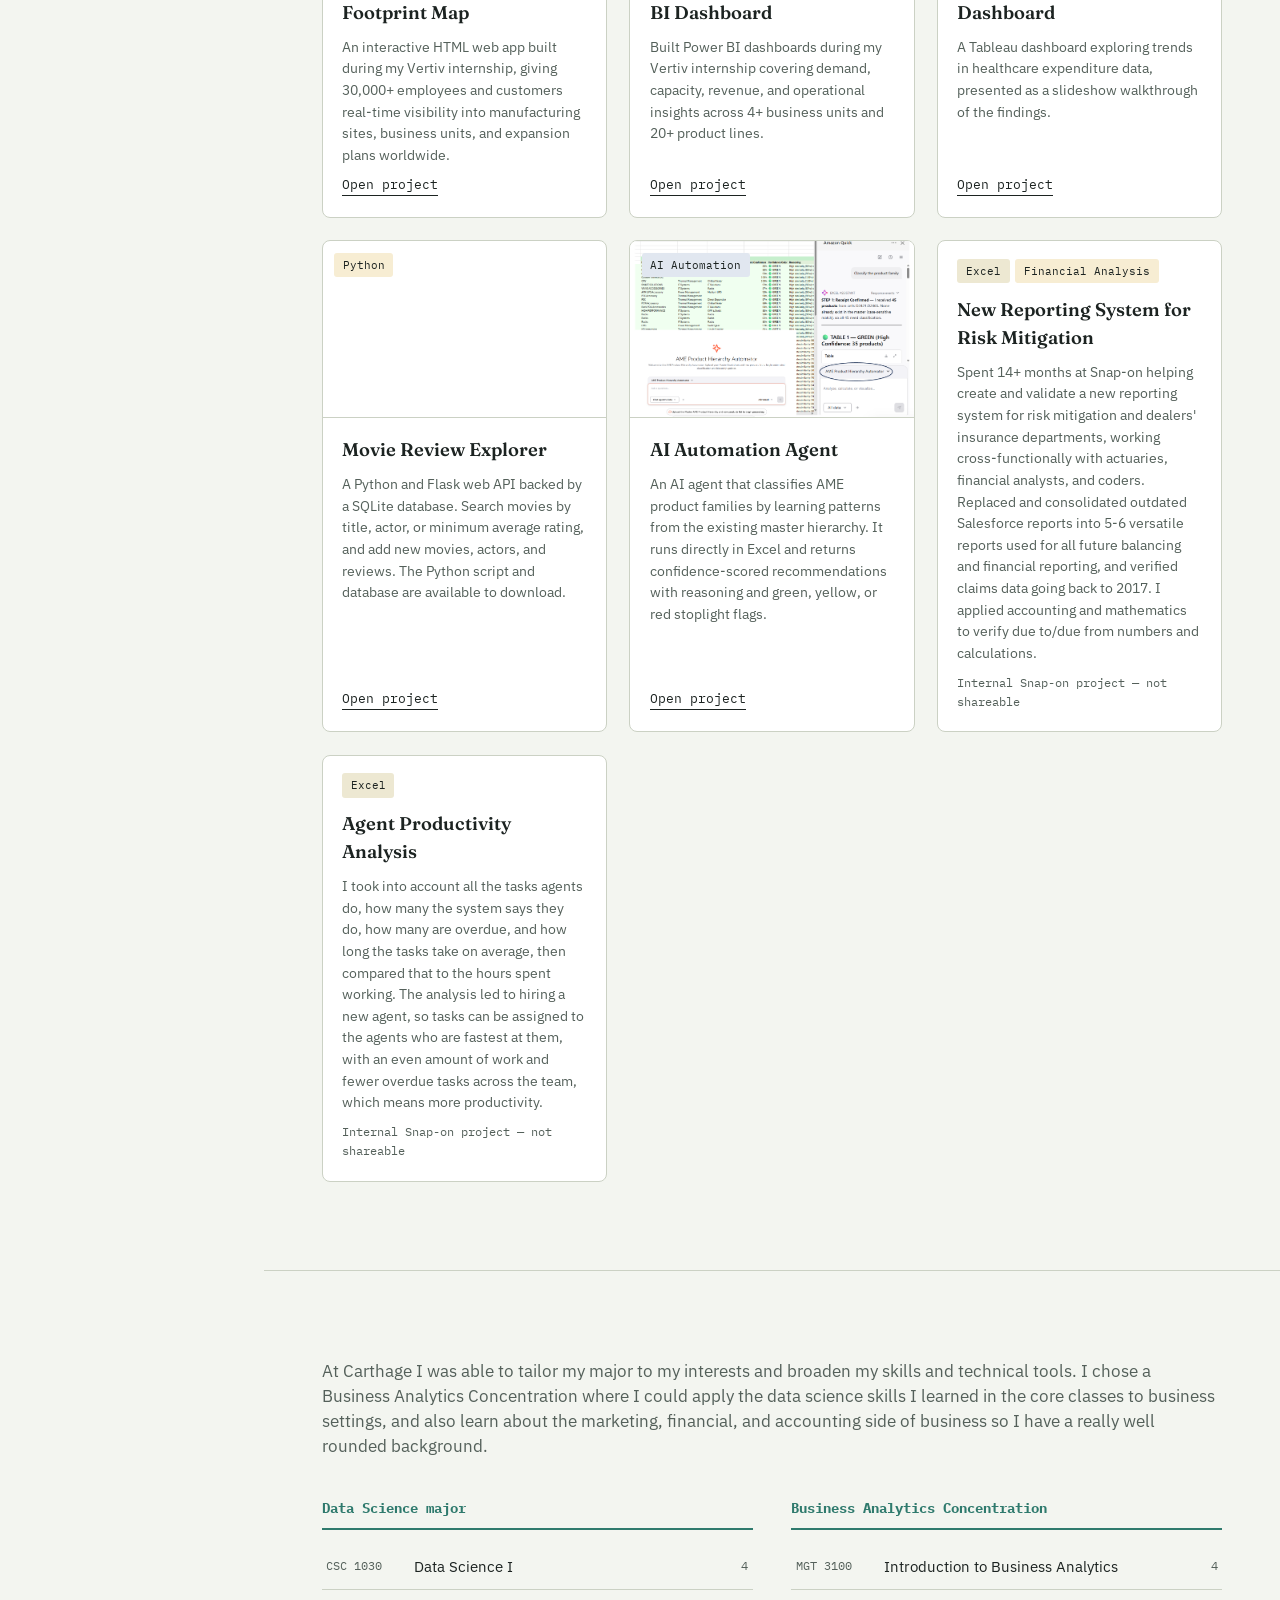
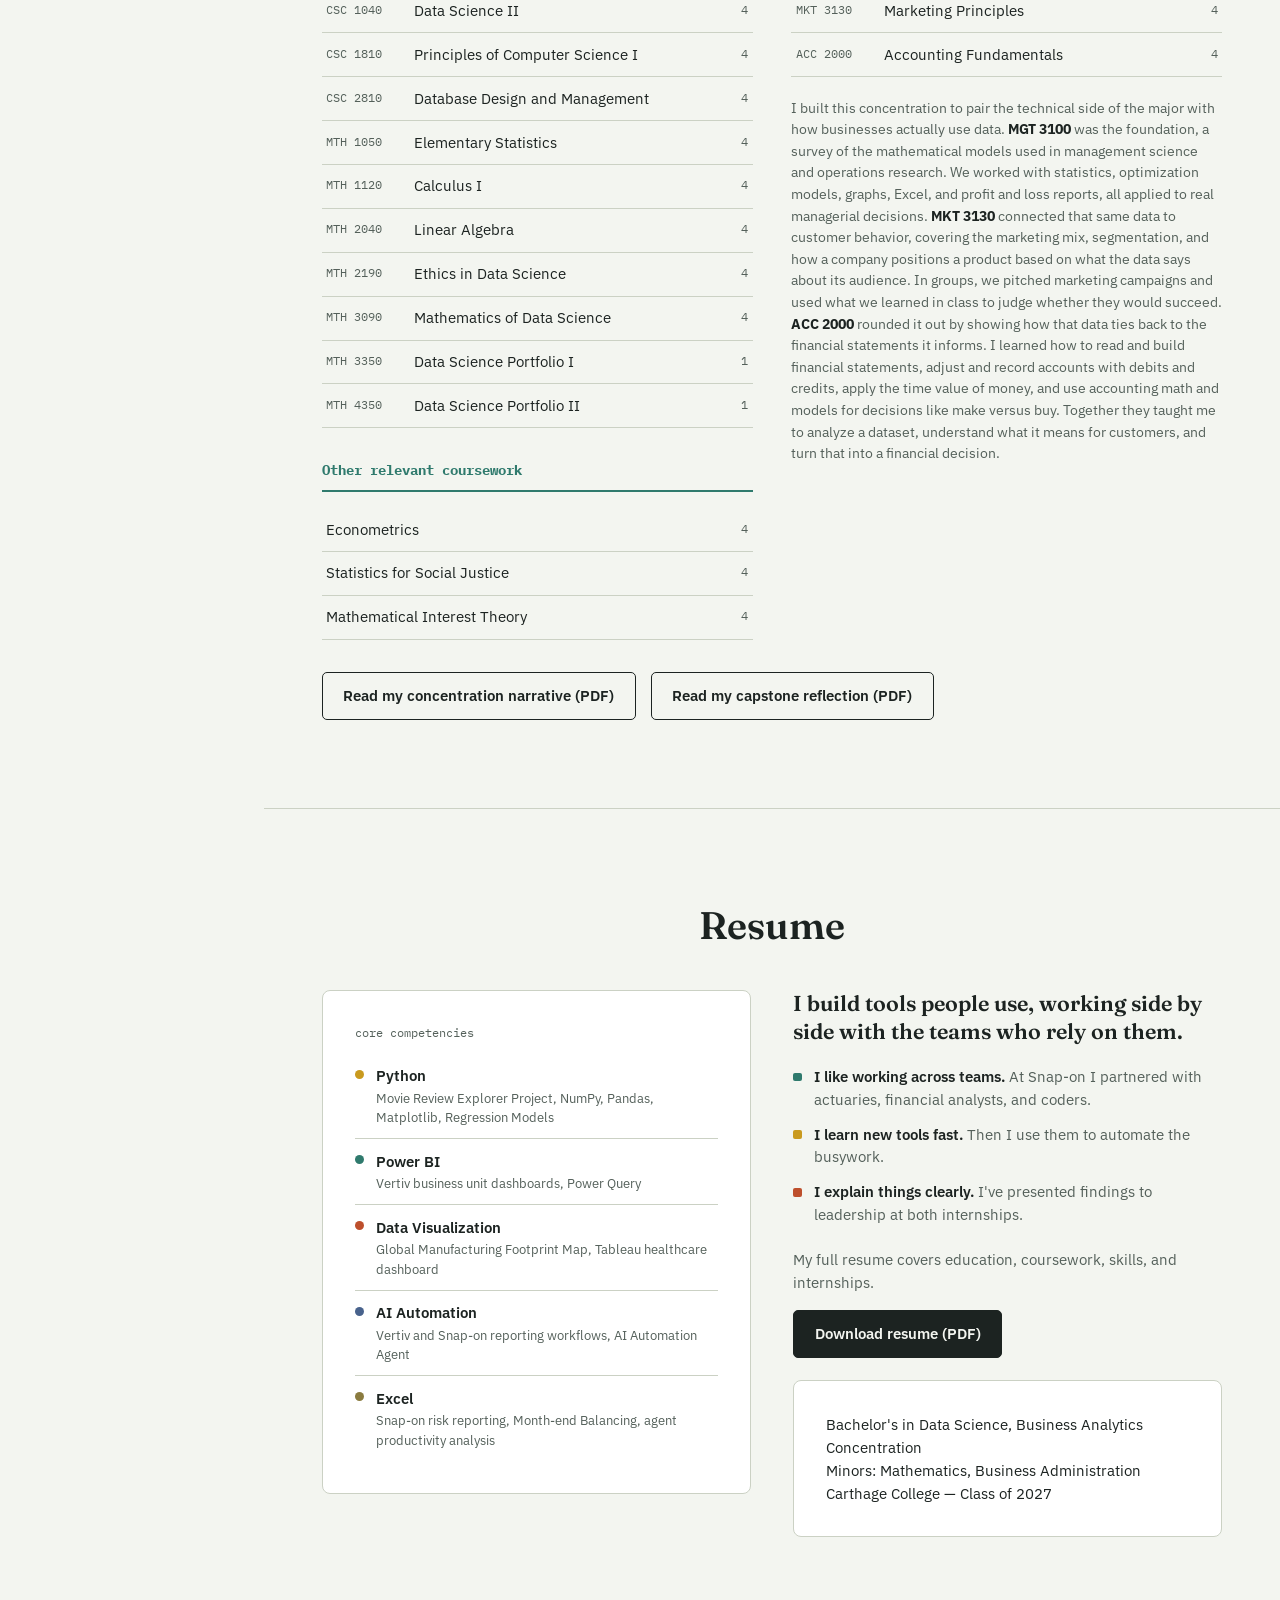
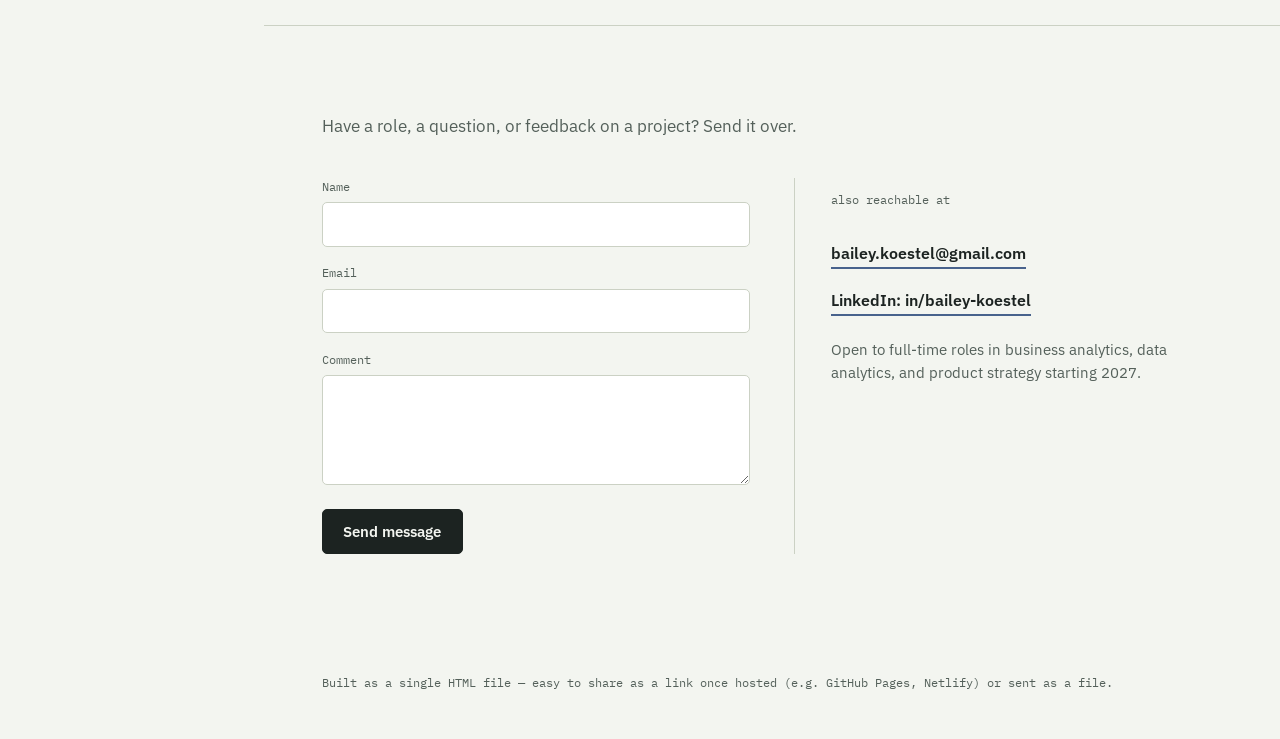
==== commit 19f3c395: "Add files via upload" ====
--- a/index.html
+++ b/index.html
@@ -901,6 +901,12 @@
             <tr><td class="code">MTH 3350</td><td>Data Science Portfolio I</td><td class="credits">1</td></tr>
             <tr><td class="code">MTH 4350</td><td>Data Science Portfolio II</td><td class="credits">1</td></tr>
           </table>
+          <h3 style="margin-top:2rem;">Other relevant coursework</h3>
+          <table class="course-table">
+            <tr><td>Econometrics</td><td class="credits">4</td></tr>
+            <tr><td>Statistics for Social Justice</td><td class="credits">4</td></tr>
+            <tr><td>Mathematical Interest Theory</td><td class="credits">4</td></tr>
+          </table>
         </div>
         <div>
           <h3>Business Analytics Concentration</h3>
@@ -910,12 +916,6 @@
             <tr><td class="code">ACC 2000</td><td>Accounting Fundamentals</td><td class="credits">4</td></tr>
           </table>
           <p style="font-size:0.9rem; color:var(--ink-soft); margin-top:1.2rem;">I built this concentration to pair the technical side of the major with how businesses actually use data. <strong style="color:var(--ink);">MGT 3100</strong> was the foundation, a survey of the mathematical models used in management science and operations research. We worked with statistics, optimization models, graphs, Excel, and profit and loss reports, all applied to real managerial decisions. <strong style="color:var(--ink);">MKT 3130</strong> connected that same data to customer behavior, covering the marketing mix, segmentation, and how a company positions a product based on what the data says about its audience. In groups, we pitched marketing campaigns and used what we learned in class to judge whether they would succeed. <strong style="color:var(--ink);">ACC 2000</strong> rounded it out by showing how that data ties back to the financial statements it informs. I learned how to read and build financial statements, adjust and record accounts with debits and credits, apply the time value of money, and use accounting math and models for decisions like make versus buy. Together they taught me to analyze a dataset, understand what it means for customers, and turn that into a financial decision.</p>
-          <h3 style="margin-top:2rem;">Other relevant coursework</h3>
-          <table class="course-table">
-            <tr><td>Econometrics</td><td class="credits">4</td></tr>
-            <tr><td>Statistics for Social Justice</td><td class="credits">4</td></tr>
-            <tr><td>Mathematical Interest Theory</td><td class="credits">4</td></tr>
-          </table>
         </div>
       </div>
       <div style="display:flex; gap:0.9rem; flex-wrap:wrap; margin-top:2rem;">
